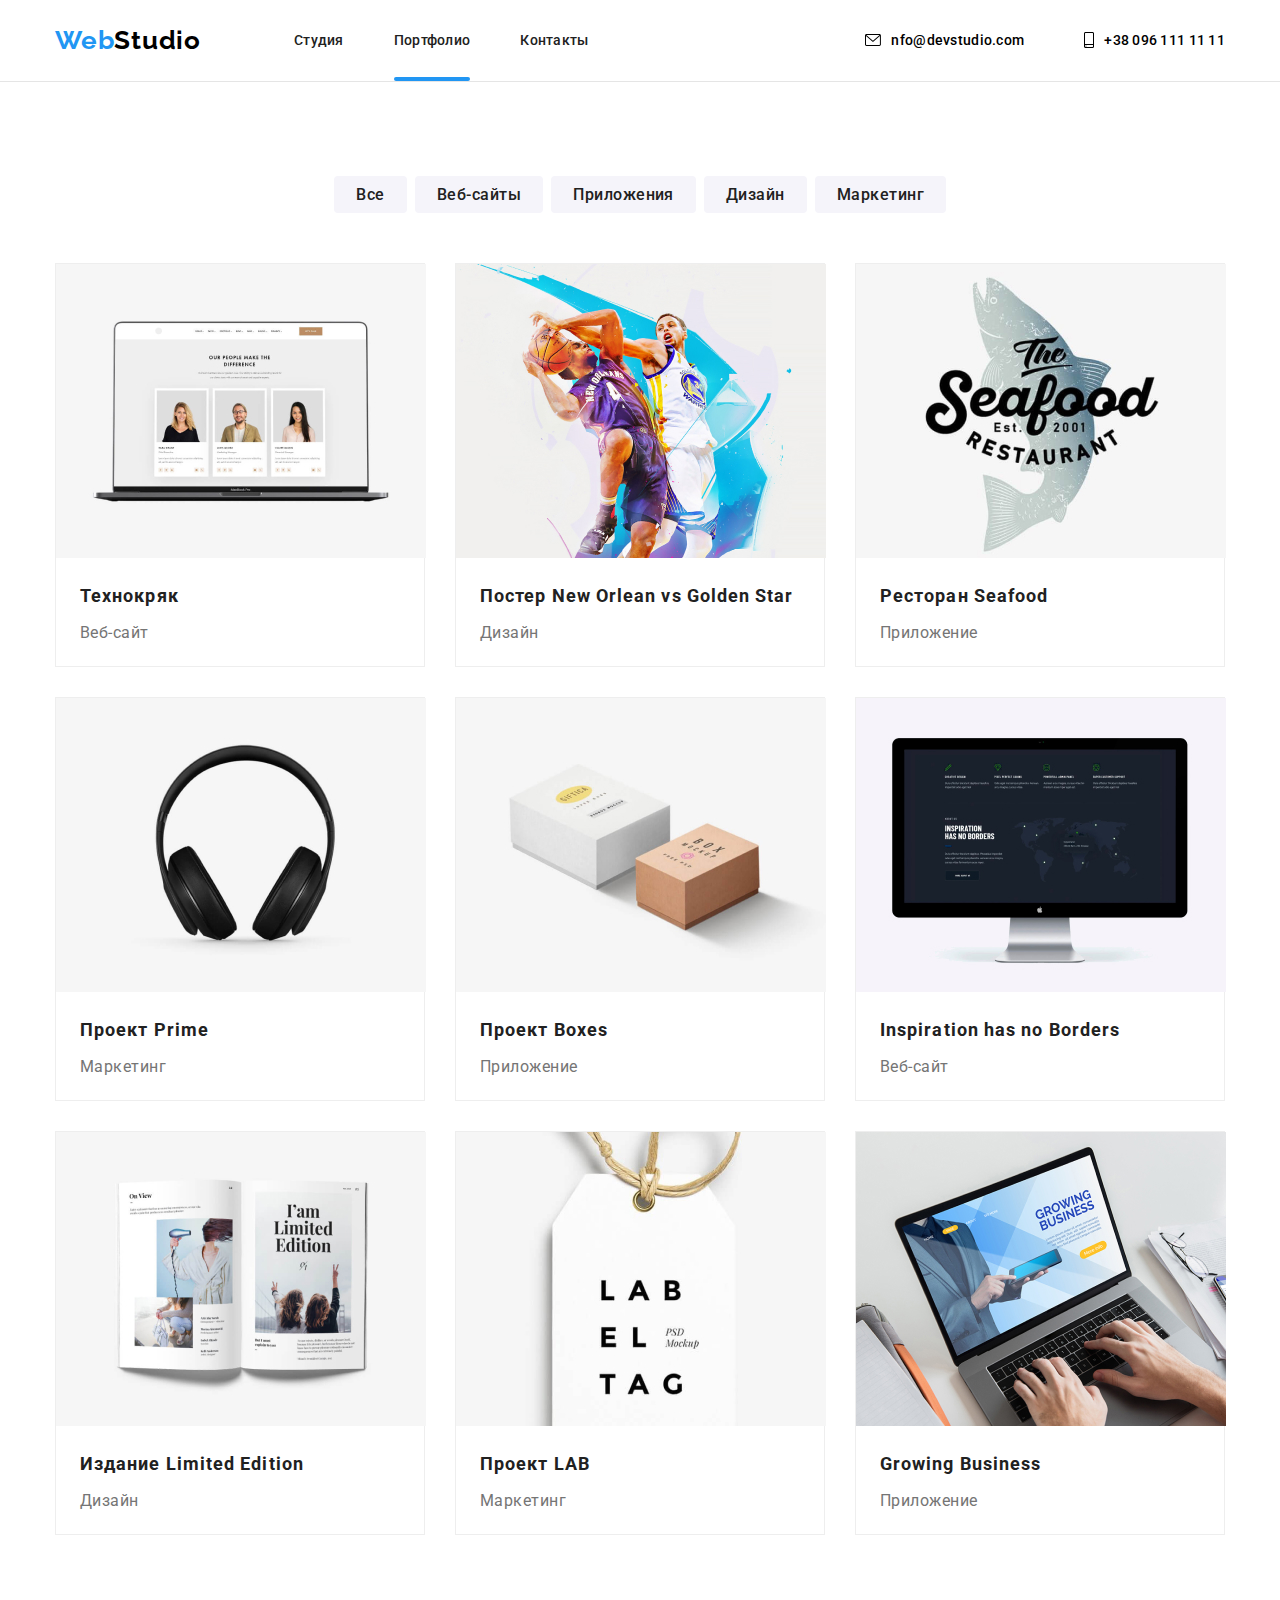
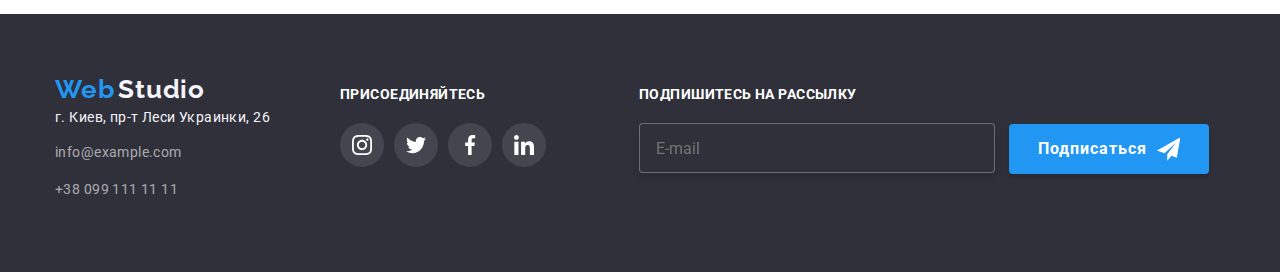
==== portfolio.html @ 9713496c "fixed" ====
<!DOCTYPE html>
<html lang="ru">
<head>
    <meta charset="UTF-8">
    <meta http-equiv="X-UA-Compatible" content="IE=edge">
    <meta name="viewport" content="width=device-width, initial-scale=1.0">
    <title>WebStudio</title>
    <link rel="stylesheet" href="https://cdnjs.cloudflare.com/ajax/libs/modern-normalize/1.1.0/modern-normalize.min.css">
    <link rel="stylesheet" href="./css/main.min.css">
    
    <link rel="preconnect" href="https://fonts.googleapis.com">
    <link rel="preconnect" href="https://fonts.gstatic.com" crossorigin>
    <link href="https://fonts.googleapis.com/css2?family=Raleway:wght@700&family=Roboto:wght@400;500;700;900&display=swap" rel="stylesheet">  
</head>
<body>
    <header class="page-header">
        <div class="conteiner page-header_conteiner">
    
               <a href="index.html" class="logo logo--accent"><span class="web web--accent">Web</span>Studio</a>
    
             <nav class="conteiner-nav"> 
                        <ul class="site-nav list">
                             <li class="site-nav_item">
                                 <a class="site-nav_link "  href="index.html">Студия</a>
                             </li>
                             <li class="site-nav_item">
                                 <a class="site-nav_link current" href="portfolio.html">Портфолио</a>
                             </li>
                             <li class="site-nav_item">
                                 <a class="site-nav_link" href="#">Контакты</a>
                             </li>
                        </ul>
             </nav>
    
            <ul class="list-contacts list">
                <li class="list-contacts__item">
                    <a class="list-contacts__register" href="mailto:nfo@devstudio.com">
                        <svg class="list-contacts__mail">
                            <use href="./img/SVG/icons.svg#envelope"></use>
                        </svg> 
                        nfo@devstudio.com
                    </a>
                </li>
                <li class="list-contacts__item">
                   <a class="list-contacts__register" href="tel:+380961111111">
                        <svg class="list-contacts__tell">
                            <use href="./img/SVG/icons.svg#smartphone"></use>
                        </svg> 
                        +38 096 111 11 11
                    </a>
                </li>
            </ul>
        </div>
    </header>

<main>
    <section class="section-examples">
        <div class="conteiner">
            <ul class="button-conteiner">
                <li class="button-conteiner__item"><button class="button-conteiner__bar" type="button">Все</button></li>
                <li class="button-conteiner__item"><button class="button-conteiner__bar" type="button">Веб-сайты</button></li>
                <li class="button-conteiner__item"><button class="button-conteiner__bar" type="button">Приложения</button></li>
                <li class="button-conteiner__item"><button class="button-conteiner__bar" type="button">Дизайн</button></li>
                <li class="button-conteiner__item"><button class="button-conteiner__bar" type="button">Маркетинг</button></li>
            </ul>
     
            <ul class="examples-conteiner">
                <li class="examples-conteiner__border">
                    <div class="examples-conteiner__img">
                        <img src="./img/Технокряк.jpg" class="examples-conteiner__picture" alt="Веб-сайт">
                            <div class="examples-conteiner__overlay">
                                <div class="examples-conteiner__item">
                                    <p class="examples-conteiner__paragraph"> Ресурс предлагает комплексные предложения с разным уровнем функционала и сервисов. Все это позволит посетителю получить исчерпывающие сведения о компании или частном лице</p>
                                </div>
                            </div>
                    </div>  

                    <div class="examples-table">   
                        <h3 class="examples-table__title">Технокряк</h3>
                        <p class="examples-table__text">Веб-сайт</p>
                    </div>
                </li>
           
                <li class="examples-conteiner__border">
                    <div class="examples-conteiner__img">
                        <img src="./img/Постер.jpg" class="examples-conteiner__picture" alt="Дизайн">
                            <div class="examples-conteiner__overlay">
                                <div class="examples-conteiner__item">
                                    <p class="examples-conteiner__paragraph"> Ресурс предлагает комплексные предложения с разным уровнем функционала и сервисов. Все это позволит посетителю получить исчерпывающие сведения о компании или частном лице</p>   
                                </div>
                            </div>
                    </div>  

                    <div class="examples-table">
                        <h3 class="examples-table__title">Постер New Orlean vs Golden Star</h3>
                        <p class="examples-table__text">Дизайн</p>
                    </div>
                </li>

                <li class="examples-conteiner__border">
                    <div class="examples-conteiner__img">
                        <img src="./img/Ресторан.jpg" class="examples-conteiner__picture" alt="Приложение" >
                            <div class="examples-conteiner__overlay">
                                <div class="examples-conteiner__item">
                                    <p class="examples-conteiner__paragraph"> Ресурс предлагает комплексные предложения с разным уровнем функционала и сервисов. Все это позволит посетителю получить исчерпывающие сведения о компании или частном лице</p>
                                </div>
                            </div>
                    </div>
                    <div class="examples-table">
                        <h3 class="examples-table__title">Ресторан Seafood</h3>
                        <p class="examples-table__text">Приложение</p>
                    </div>
                </li>

                <li class="examples-conteiner__border">
                    <div class="examples-conteiner__img">
                        <img src="./img/prime.jpg" class="examples-conteiner__picture" alt="Маркетинг" >
                            <div class="examples-conteiner__overlay">
                                <div class="examples-conteiner__item">
                                    <p class="examples-conteiner__paragraph"> Ресурс предлагает комплексные предложения с разным уровнем функционала и сервисов. Все это позволит посетителю получить исчерпывающие сведения о компании или частном лице</p>
                                </div>
                            </div>
                    </div>
                    <div class="examples-table">
                        <h3 class="examples-table__title">Проект Prime</h3>
                        <p class="examples-table__text">Маркетинг</p>
                    </div>
                </li>

                <li class="examples-conteiner__border">
                    <div class="examples-conteiner__img">
                        <img src="./img/boxes.jpg" class="examples-conteiner__picture" alt="Приложение" >
                            <div class="examples-conteiner__overlay">
                                <div class="examples-conteiner__item">
                                    <p class="examples-conteiner__paragraph"> Ресурс предлагает комплексные предложения с разным уровнем функционала и сервисов. Все это позволит посетителю получить исчерпывающие сведения о компании или частном лице</p>
                                </div>
                            </div>
                    </div>
                    <div class="examples-table">
                        <h3 class="examples-table__title">Проект Boxes</h3>
                        <p class="examples-table__text">Приложение</p>
                    </div>
                </li>

                <li class="examples-conteiner__border">
                    <div class="examples-conteiner__img">
                        <img src="./img/Borders.jpg" class="examples-conteiner__picture" alt="Веб-сайт">
                            <div class="examples-conteiner__overlay">
                                <div class="examples-conteiner__item">
                                <p class="examples-conteiner__paragraph"> Ресурс предлагает комплексные предложения с разным уровнем функционала и сервисов. Все это позволит посетителю получить исчерпывающие сведения о компании или частном лице</p>
                                </div>
                            </div>
                    </div>
                    <div class="examples-table">
                        <h3 class="examples-table__title">Inspiration has no Borders</h3>
                        <p class="examples-table__text">Веб-сайт</p>
                    </div>
                </li>

                <li class="examples-conteiner__border">
                    <div class="examples-conteiner__img">
                        <img src="./img/Издание.jpg" class="examples-conteiner__picture" alt="Дизайн">
                            <div class="examples-conteiner__overlay">
                                <div class="examples-conteiner__item">
                                    <p class="examples-conteiner__paragraph"> Ресурс предлагает комплексные предложения с разным уровнем функционала и сервисов. Все это позволит посетителю получить исчерпывающие сведения о компании или частном лице</p>
                                </div>
                            </div>
                    </div>
                    <div class="examples-table">
                        <h3 class="examples-table__title">Издание Limited Edition</h3>
                        <p class="examples-table__text">Дизайн</p>
                    </div>
                </li>

                <li class="examples-conteiner__border">
                    <div class="examples-conteiner__img">
                        <img src="./img/Проект.jpg" class="examples-conteiner__picture" alt="Маркетинг">
                            <div class="examples-conteiner__overlay">
                                <div class="examples-conteiner__item">
                                    <p class="examples-conteiner__paragraph"> Ресурс предлагает комплексные предложения с разным уровнем функционала и сервисов. Все это позволит посетителю получить исчерпывающие сведения о компании или частном лице</p>
                                </div>
                            </div>
                    </div>
                    <div class="examples-table">
                        <h3 class="examples-table__title">Проект LAB</h3>
                        <p class="examples-table__text">Маркетинг</p>
                    </div>
                </li>

                <li class="examples-conteiner__border">
                    <div class="examples-conteiner__img">
                        <img src="./img/Business.jpg" class="examples-conteiner__picture" alt="Приложение">
                            <div class="examples-conteiner__overlay">
                                <div class="examples-conteiner__item">
                                    <p class="examples-conteiner__paragraph"> Ресурс предлагает комплексные предложения с разным уровнем функционала и сервисов. Все это позволит посетителю получить исчерпывающие сведения о компании или частном лице</p>
                                </div>
                            </div>
                    </div>
                    <div class="examples-table">
                        <h3 class="examples-table__title">Growing Business</h3>
                        <p class="examples-table__text">Приложение</p>
                   </div>
                </li>
            </ul>
        </div>
    </section>
</main>

<footer class="section-footer">
    <div class="section-footer__box conteiner">
        <div class="section-footer__conteiner">

             <div class="footer-aside">

                 <div class="box-logo footer_logo">
                     <span class="web web--color">Web</span> <span class="logo logo--color">Studio</span>
                 </div>
                 <address class="footer-address"> 
                     <p class="address">г. Киев, пр-т Леси Украинки, 26</p>
                         <ul class="footer-items">
                             <li class="footer-items__item">
                                <a class="footer-items__contact" href="mailto:info@example.com">info@example.com</a>
                             </li>
                             <li class="footer-items__item">
                                 <a class="footer-items__contact" href="tel:+380991111111">+38 099 111 11 11</a>
                             </li>
                         </ul>
                 </address>
             </div>
     
             <div class="footer-networks">
    
            <div class="footer-networks__holder">
                <h3 class="footer-networks__title">присоединяйтесь</h3>
                    <ul class="box">
                        <li>
                            <a href="#"  class="box__button box__button--color">
                                <svg class="box__icon box__icon--color">
                                    <use href="./img/SVG/icons.svg#instagram"></use>
                                </svg>  
                            </a>
                        </li>
                        <li>
                            <a href="#"  class="box__button box__button--color">
                                <svg class="box__icon box__icon--color">
                                    <use href="./img/SVG/icons.svg#twitter"></use>
                                </svg>  
                            </a>
                        </li>
                        <li>
                            <a href="#"  class="box__button box__button--color">
                                <svg class="box__icon box__icon--color">
                                    <use href="./img/SVG/icons.svg#facebook"></use>
                                </svg>  
                            </a>
                        </li>
                        <li>
                            <a href="#"  class="box__button box__button--color">
                                <svg class="box__icon box__icon--color">
                                    <use href="./img/SVG/icons.svg#linkedin"></use>
                                </svg>  
                            </a>
                        </li>
                    </ul>
            </div>
             </div>

       </div>

        <div class="footer-subscribe">
            <h3 class="footer-subscribe__title">Подпишитесь на рассылку</h3>
                <form>
                    <input type="email" name="email" id="email" placeholder="E-mail" class="footer-subscribe__email">
                    <button type="submit" class="footer-subscribe__button">
                        <span class="footer-subscribe__text">Подписаться</span>
                            <svg class="footer-subscribe__icon">
                                <use href="./img/SVG/icons.svg#iconsend"></use>
                          </svg>
                    </button>
                </form>
        </div>

    </div>
</footer>
    
    

</body>
</html>
---- css/main.min.css ----
html{box-sizing:border-box}*,*::before,*::after{box-sizing:inherit}ol,ul,li{margin:0;padding:0}h1,h2,h3,h4,h5,h6{margin:0;padding:0}p{margin:0;padding:0}a{display:inline-block}body{font-family:"Roboto",sans-serif;background-color:#fff}.conteiner{padding-left:15px;padding-right:15px;margin-left:auto;margin-right:auto}@media screen and (min-width: 480px){.conteiner{width:480px}}@media screen and (min-width: 768px){.conteiner{width:768px}}@media screen and (min-width: 1200px){.conteiner{width:1200px}}.web{font-family:"Raleway";font-style:normal;font-weight:700;font-size:26px;line-height:1.2;letter-spacing:.03em;color:#2196f3;text-decoration:none}.logo{font-family:"Raleway";font-style:normal;font-weight:700;font-size:26px;line-height:1.2;letter-spacing:.03em;color:#000;text-decoration:none;transition:color 250ms cubic-bezier(0.4, 0, 0.2, 1)}.examples-conteiner,.button-conteiner,.section-clients__list,.section-team__list,.section-post__item,.footer-items,.list-contacts,.site-nav{list-style:none}.page-header{border-bottom:1px solid #e5e5e5}@media screen and (min-width: 768px){.page-header_conteiner{display:flex;align-items:center}}@media screen and (min-width: 1200px){.page-header_conteiner{display:flex;align-items:center}}.logo--accent:hover,.logo--accent:focus{color:#2196f3}.site-nav{margin-left:93px;display:none}@media screen and (min-width: 768px){.site-nav{display:block;display:flex;align-items:center}}@media screen and (min-width: 1200px){.site-nav{display:block;display:flex;align-items:center}}.site-nav_link{display:block;padding-top:32px;padding-bottom:32px;font-style:normal;font-weight:500;font-size:14px;line-height:1.2;letter-spacing:.02em;color:#212121;text-decoration:none;transition:color 250ms cubic-bezier(0.4, 0, 0.2, 1)}.site-nav_link:hover,.site-nav_link:focus{color:#2196f3}.site-nav_item{position:relative}.site-nav_item+.site-nav_item{margin-left:50px}.current:after{position:absolute;display:block;content:" ";width:100%;height:4px;border-radius:2px;background-color:#2196f3;bottom:0;left:0}.list-contacts{margin-left:auto;display:none}@media screen and (min-width: 768px){.list-contacts{display:flex;flex-flow:column;gap:10px}}@media screen and (min-width: 1200px){.list-contacts{display:flex;flex-direction:revert;align-items:center;margin-left:auto}}@media screen and (min-width: 1200px){.list-contacts__item+.list-contacts__item{margin-left:50px}}.list-contacts__register{display:flex;font-style:normal;font-weight:500;font-size:14px;line-height:1.2;letter-spacing:.02em;color:var(--secondary-text-color);text-decoration:none;align-items:center;transition:color 250ms cubic-bezier(0.4, 0, 0.2, 1)}@media screen and (min-width: 1200px){.list-contacts__register{justify-content:center}}.list-contacts__register:hover,.list-contacts__register:focus{color:#2196f3}.list-contacts__mail{width:16px;height:12px;margin-right:10px;cursor:pointer;transition:fill 250ms cubic-bezier(0.4, 0, 0.2, 1)}.list-contacts__mail:hover,.list-contacts__mail:focus{fill:#2196f3}.list-contacts__item:hover .list-contacts__mail,.list-contacts__item:focus .list-contacts__mail{fill:#2196f3}.list-contacts__tell{width:10px;height:16px;margin-right:10px;cursor:pointer;transition:fill 250ms cubic-bezier(0.4, 0, 0.2, 1)}.list-contacts__tell:hover,.list-contacts__tell:focus{fill:#2196f3}.list-contacts__item:hover .list-contacts__tell,.list-contacts__item:focus .list-contacts__tell{fill:#2196f3}.section-footer{padding-top:60px;padding-bottom:60px;background-color:#2f303a}@media screen and (min-width: 1200px){.section-footer__box{display:flex}}@media screen and (min-width: 480px){.section-footer__conteiner{display:block}}@media screen and (min-width: 768px){.section-footer__conteiner{display:flex;justify-content:space-around}}.footer-aside{display:block}.box{margin-bottom:20px}.web--color{color:#2196f3}.logo--color{color:#f5f4fa}.footer_logo{margin-left:auto;margin-right:auto}@media screen and (max-width: 767px){.footer_logo{text-align:center}}@media screen and (max-width: 767px){.footer-items__item{margin-left:auto;margin-right:auto}}@media screen and (min-width: 1200px){.footer-items__item{text-align:left}}.footer-networks{display:flex;margin-top:12px;justify-content:center}@media screen and (min-width: 1200px){.footer-networks{display:flex;margin-left:70px}}.footer-networks__holder{display:block}.footer-networks__title{font-style:normal;font-weight:700;font-size:14px;line-height:1.2;letter-spacing:.03em;text-transform:uppercase;color:#fff;margin-bottom:20px}@media screen and (max-width: 767px){.footer-networks__title{text-align:center}}@media screen and (min-width: 768px){.footer-networks__title{text-align:center}}@media screen and (min-width: 1200px){.footer-networks__title{text-align:left}}.box{display:flex;width:206px;height:44px;list-style:none;margin-left:auto;margin-right:auto;margin-bottom:30px;justify-content:space-between}.box__button{border:none;width:44px;height:44px;padding:12px;background-color:#fff;border-radius:120px;cursor:pointer;transition:background-color 250ms cubic-bezier(0.4, 0, 0.2, 1)}.box__button:hover,.box__button:focus{background-color:#2196f3}.box__button--color{background-color:rgba(255,255,255,.1)}.box__icon{width:20px;height:20px;cursor:pointer;fill:#afb1b8;transition:fill 250ms cubic-bezier(0.4, 0, 0.2, 1)}.box__icon:hover,.box__icon:focus{fill:#fff}.box__button:hover .box__icon,.box__button:focus .box__icon{fill:#fff}.box__icon--color{fill:#fff}.footer-subscribe{display:block;margin-top:12px;margin-bottom:20px;padding:0;height:150px}@media screen and (min-width: 1200px){.footer-subscribe{display:block;width:570px;height:86px;margin-left:93px}}.footer-subscribe__title{font-style:normal;font-weight:700;font-size:14px;line-height:1.2;letter-spacing:.03em;text-transform:uppercase;margin-bottom:20px;color:#fff}@media screen and (max-width: 767px){.footer-subscribe__title{text-align:center}}@media screen and (min-width: 768px){.footer-subscribe__title{text-align:center}}@media screen and (min-width: 1200px){.footer-subscribe__title{text-align:left}}.footer-subscribe__email{display:block;height:50px;border:1px solid rgba(255,255,255,.3);filter:drop-shadow(0px 4px 4px rgba(0, 0, 0, 0.15));border-radius:4px;background:#2f303a;padding-top:15px;padding-bottom:15px;padding-left:16px;color:rgba(255,255,255,.6)}@media screen and (max-width: 479px){.footer-subscribe__email{margin-left:auto;margin-right:auto;margin-bottom:20px}}@media screen and (min-width: 480px){.footer-subscribe__email{width:450px;margin-bottom:20px}}@media screen and (min-width: 767px){.footer-subscribe__email{margin-left:auto;margin-right:auto;margin-bottom:20px}}@media screen and (min-width: 1200px){.footer-subscribe__email{display:inline-block;width:356px;margin-right:10px}}.footer-subscribe__button{align-items:center;justify-content:center;width:200px;height:50px;padding:10px 29px;background:#2196f3;box-shadow:0px 4px 4px rgba(0,0,0,.15);border-radius:4px;border:none;cursor:pointer;margin:0}@media screen and (max-width: 479px){.footer-subscribe__button{display:flex;margin-left:auto;margin-right:auto}}@media screen and (min-width: 480px){.footer-subscribe__button{display:flex;margin-left:auto;margin-right:auto}}@media screen and (min-width: 768px){.footer-subscribe__button{display:flex;margin-left:auto;margin-right:auto}}@media screen and (min-width: 1200px){.footer-subscribe__button{display:inline-flex}}.footer-subscribe__text{display:block;font-style:normal;font-weight:700;font-size:16px;line-height:1.9;letter-spacing:.06em;color:#fff;margin-right:10px}.footer-subscribe__icon{display:block;width:24px;height:24px;-o-object-fit:cover;object-fit:cover;background-size:cover;margin:0;bottom:0}.address{font-style:normal;font-weight:400;font-size:14px;line-height:1.7;letter-spacing:.03em;color:#f5f4fa;margin-bottom:9px}@media screen and (max-width: 767px){.address{text-align:center}}@media screen and (max-width: 767px){.footer-items{flex-direction:column;display:flex}}.footer-items__contact{font-style:normal;font-weight:400;font-size:14px;line-height:2;letter-spacing:.03em;color:rgba(255,255,255,.6);text-decoration:none;margin-bottom:9px;transition:color 250ms cubic-bezier(0.4, 0, 0.2, 1)}.footer-items__contact:hover,.footer-items__contact:focus{color:#2196f3}.conteiner-fon{margin-left:auto;margin-right:auto;background-image:linear-gradient(to right, rgba(85, 62, 62, 0.5), rgba(49, 40, 49, 0.5), rgba(55, 61, 55, 0.5)),url(../img/Fon.jpg);background-position:center;background-size:cover;background-repeat:no-repeat}.section-hero{text-align:center;padding-top:200px;padding-bottom:200px}.section-hero__caption{margin-left:auto;margin-right:auto;margin-bottom:30px;font-style:normal;font-weight:900;font-size:44px;line-height:1.4;text-align:center;letter-spacing:.06em;text-transform:uppercase;color:#fff}@media screen and (min-width: 480px){.section-hero__caption{width:360px}}@media screen and (min-width: 768px){.section-hero__caption{width:360px}}@media screen and (min-width: 1200px){.section-hero__caption{width:696px}}.section-hero__button{padding:10px 32px;font-style:normal;font-weight:700;font-size:16px;line-height:1.9;align-items:center;text-align:center;letter-spacing:.06em;color:#f5f4fa;background-color:#2196f3;min-width:200px;height:50px;border-radius:4px;cursor:pointer;border:rgba(0,0,0,0)}.section-hero__button:hover,.section-hero__button:focus{color:#000;box-shadow:0px 4px 4px rgba(0,0,0,.15)}.section-post{text-align:center;padding-bottom:94px;padding-top:94px}@media screen and (min-width: 768px){.section-post__list{display:flex;flex-wrap:wrap;margin:-15px}}@media screen and (min-width: 1200px){.section-post__list{display:flex;margin:-15px}}.section-post__item{text-align:left}@media screen and (min-width: 768px){.section-post__item{flex-basis:calc((100% - 60px)/2);margin:15px}}@media screen and (min-width: 1200px){.section-post__item{flex-basis:calc((100% - 120px)/4);margin:15px}}.section-post__conteiner{background-repeat:no-repeat;background-position:center;background-color:#f5f4fa;border-radius:4px;margin-bottom:30px;display:flex;justify-content:center;align-items:center}.section-post__icon{width:70px;height:70px}.section-post__title{margin-bottom:10px;font-style:normal;font-weight:700;font-size:14px;line-height:1.2;letter-spacing:.03em;text-transform:uppercase;color:#212121}.section-post__text{font-style:normal;font-weight:400;font-size:14px;line-height:1.7;letter-spacing:.03em;color:#757575}.section-work{display:none}@media screen and (min-width: 1200px){.section-work{display:flex;padding-bottom:94px}}.section-work__caption{margin-bottom:50px;font-style:normal;font-weight:700;font-size:36px;line-height:1.2;text-align:center;letter-spacing:.03em;color:#212121}.section-work__conteiner{display:flex;gap:30px}.section-work__overlay{position:relative}.section-work__img{display:flex}.section-work__icon{width:100%}.section-work__tip{display:flex;width:100%;height:70px;background:rgba(47,48,58,.8);justify-content:center;align-items:center;position:absolute;bottom:0;left:0}.section-work__text{display:block;font-style:normal;font-weight:700;font-size:14px;line-height:1.2;text-align:center;letter-spacing:.03em;text-transform:uppercase;color:#fff}.section-team{padding-bottom:94px;padding-top:94px;margin-left:auto;margin-right:auto;background-color:#f5f4fa}.section-team__caption{margin-bottom:50px;font-style:normal;font-weight:700;font-size:36px;line-height:1.2;text-align:center;letter-spacing:.03em;color:#212121}@media screen and (min-width: 768px){.section-team__list{display:flex;flex-wrap:wrap;margin:-15px}}@media screen and (min-width: 1200px){.section-team__list{display:flex;flex-wrap:nowrap}}.section-team__subtitle{border:#fff;box-shadow:0px 1px 3px rgba(0,0,0,.12),0px 1px 1px rgba(0,0,0,.14),0px 2px 1px rgba(0,0,0,.2);border-radius:0px 0px 4px 4px;background:#fff}@media screen and (min-width: 768px){.section-team__subtitle{flex-basis:calc((100% - 60px)/2);margin:15px}}@media screen and (min-width: 1200px){.section-team__subtitle{justify-content:space-between}}.section-team__picture{margin-bottom:30px;width:100%}.section-team__name{margin-bottom:10px;font-style:normal;font-weight:500;font-size:16px;line-height:1.2;text-align:center;letter-spacing:.03em;color:#212121}.section-team__job{margin-bottom:30px;font-family:"Roboto";font-style:normal;font-weight:400;font-size:16px;line-height:1.2;text-align:center;letter-spacing:.03em;color:#757575}.section-clients{padding-top:94px;padding-bottom:113px}.section-clients__caption{font-style:normal;font-weight:700;font-size:36px;line-height:1.2;text-align:center;letter-spacing:.03em;color:var(--primary-text-color);margin-bottom:50px}.section-clients__subtitle{display:flex;list-style:none;border:1px solid #afb1b8;border-radius:4px;align-items:center;cursor:pointer;justify-content:center;transition:border-color 250ms cubic-bezier(0.4, 0, 0.2, 1)}.section-clients__subtitle:hover,.section-clients__subtitle:focus{border-color:#2196f3}.section-clients__list{display:flex;flex-wrap:wrap;margin:-15px}@media screen and (min-width: 768px){.section-clients__list{display:flex;flex-wrap:wrap;margin:-15px}}@media screen and (min-width: 1200px){.section-clients__list{display:flex;flex-wrap:wrap;margin:-15px}}.section-clients__item{flex-basis:calc((100% - 60px)/2);margin:15px}@media screen and (min-width: 768px){.section-clients__item{flex-basis:calc((100% - 90px)/3);margin:15px}}@media screen and (min-width: 1200px){.section-clients__item{flex-basis:calc((100% - 180px)/6);margin:15px}}.section-clients__logo{display:block;width:106px;height:60px;fill:#afb1b8;cursor:pointer;transition:fill 250ms cubic-bezier(0.4, 0, 0.2, 1)}.section-clients__subtitle:hover .section-clients__logo,.section-clients__subtitle:focus .section-clients__logo{fill:#2196f3}@media screen and (min-width: 480px){.section-examples{padding-top:40px;padding-bottom:60px}}@media screen and (min-width: 768px){.section-examples{padding-top:60px;padding-bottom:60px}}@media screen and (min-width: 1200px){.section-examples{padding-top:94px;padding-bottom:94px}}@media screen and (min-width: 480px){.button-conteiner{display:flex;margin-bottom:50px;flex-wrap:wrap}}@media screen and (min-width: 768px){.button-conteiner{display:flex;justify-content:center;margin-bottom:50px;flex-wrap:wrap}}@media screen and (min-width: 1200px){.button-conteiner{display:flex;justify-content:center;margin-bottom:50px;flex-wrap:wrap}}@media screen and (min-width: 768px){.button-conteiner__item+.button-conteiner__item{margin-left:8px}}@media screen and (min-width: 1200px){.button-conteiner__item+.button-conteiner__item{margin-left:8px}}.button-conteiner__bar{padding:6px 22px;min-width:73px;font-family:"Roboto";font-style:normal;font-weight:500;font-size:16px;line-height:1.6;text-align:center;letter-spacing:.03em;cursor:pointer;background-color:#f5f4fa;color:#212121;border:rgba(0,0,0,0);border-radius:4px;transition:background-color 250ms cubic-bezier(0.4, 0, 0.2, 1),color 250ms cubic-bezier(0.4, 0, 0.2, 1),box-shadow 250ms cubic-bezier(0.4, 0, 0.2, 1)}.button-conteiner__bar:focus,.button-conteiner__bar:hover{background-color:#2196f3;color:#f5f4fa;box-shadow:0 10px 10px -5px rgba(0,0,0,.3)}@media screen and (max-width: 767px){.button-conteiner__bar{flex-basis:calc((100% - 48px)/3);margin:8px}}@media screen and (min-width: 460px){.examples-conteiner{display:flex;flex-wrap:wrap;margin:-15px}}@media screen and (min-width: 768px){.examples-conteiner{display:flex;flex-wrap:wrap;margin:-15px}}@media screen and (min-width: 1200px){.examples-conteiner{display:flex;flex-wrap:wrap;margin:-15px}}.examples-conteiner__border{height:404px;width:450px;border:1px solid #eee;cursor:pointer;transition:box-shadow 250ms cubic-bezier(0.4, 0, 0.2, 1)}.examples-conteiner__border:nth-child(n+7){margin-bottom:0px}.examples-conteiner__border:hover{box-shadow:0px 1px 1px rgba(0,0,0,.12),0px 4px 4px rgba(0,0,0,.06),1px 4px 6px rgba(0,0,0,.16)}@media screen and (min-width: 460px){.examples-conteiner__border{flex-basis:calc((100% - 30px)/1);margin:15px;height:404px;width:450px}}@media screen and (min-width: 768px){.examples-conteiner__border{flex-basis:calc((100% - 60px)/2);margin:15px;height:440px;width:354px}}@media screen and (min-width: 1200px){.examples-conteiner__border{flex-basis:calc((100% - 90px)/3);margin:15px;width:370px;height:404px}}.examples-conteiner__img{position:relative;overflow:hidden}@media screen and (max-width: 767px){.examples-conteiner__img{height:294px;width:450px}}@media screen and (min-width: 768px){.examples-conteiner__img{height:294px;width:354px}}@media screen and (min-width: 1200px){.examples-conteiner__img{height:294px;width:370px}}.examples-conteiner__picture{display:block;width:100%}.examples-conteiner__overlay{width:100%;height:100%;background-color:rgba(33,150,243,.9);position:absolute;transition:transform 250ms cubic-bezier(0.4, 0, 0.2, 1);transform:translateY(100%)}.examples-conteiner__border:hover .examples-conteiner__overlay{transform:translateY(-100%)}.examples-conteiner__item{display:inline-flex;position:absolute;top:50%;left:50%;transform:translate(-50%, -50%)}.examples-conteiner__paragraph{display:block;font-family:"Roboto";font-style:normal;font-weight:400;font-size:18px;line-height:28px;letter-spacing:.03em;color:#fff;width:322px;height:168px}.examples-table{padding:20px 24px}.examples-table__title{margin-bottom:4px;font-style:normal;font-weight:700;font-size:18px;line-height:2;letter-spacing:.06em;color:#212121}.examples-table__text{font-style:normal;font-weight:400;font-size:16px;line-height:1.9;letter-spacing:.03em;color:#757575}.backdrop{position:fixed;top:0;left:0;width:100%;height:100%;background-color:rgba(0,0,0,.2);opacity:1;transition:opacity 250ms cubic-bezier(0.4, 0, 0.2, 1);overflow-y:scroll}@media screen and (max-width: 767px){.backdrop{padding:30px 30px}}.backdrop.is-hidden{opacity:0;transition:opacity 250ms cubic-bezier(0.4, 0, 0.2, 1);pointer-events:none}@media screen and (max-width: 479px){.modal{display:block;height:609px;background-color:#fff;margin:0;padding:0}}@media screen and (min-width: 480px){.modal{position:absolute;display:block;width:450px;height:609px;background-color:#fff;top:50%;left:50%;transform:translate(-50%, -50%);margin:0;padding:0}}@media screen and (min-width: 768px){.modal{position:absolute;display:block;width:450px;height:609px;background-color:#fff;top:50%;left:50%;transform:translate(-50%, -50%);margin:0;padding:0}}@media screen and (min-width: 1200px){.modal{position:absolute;display:block;width:528px;height:581px;background-color:#fff;top:50%;left:50%;transform:translate(-50%, -50%);margin:0;padding:0}}.modal-box{display:block;margin:0;margin-left:40px;margin-right:40px;margin-bottom:20px}@media screen and (min-width: 768px){.modal-box{width:370px}}@media screen and (min-width: 1200px){.modal-box{width:448px}}.modal-box-list{list-style-type:none;margin-bottom:20px}.modal-box-item{margin-bottom:10px;display:flex;flex-direction:column}.modal-box-item:last-child{margin-bottom:0}.modal-box-united{position:relative}.modal-box-text{font-style:normal;font-weight:400;font-size:12px;line-height:1.2;letter-spacing:.01em;margin-bottom:4px;color:#757575}.comment-box{resize:none;height:120px;cursor:pointer;padding:12px 16px;border:1px solid rgba(33,33,33,.2);border-radius:4px}.comment-box:hover{border-color:#2196f3}.modal-box-button{display:block;width:200px;height:50px;background:#2196f3;box-shadow:0px 4px 4px rgba(0,0,0,.15);border-radius:4px;border:none;margin-left:auto;margin-right:auto;margin-top:30px;cursor:pointer;font-style:normal;font-weight:700;font-size:16px;line-height:1.9;align-items:center;text-align:center;letter-spacing:.06em;color:#fff}.modal-box-border{border:1px solid rgba(33,33,33,.2);border-radius:4px;width:100%;height:40px;cursor:pointer;padding-top:12px;padding-bottom:12px;transition:border 250ms cubic-bezier(0.4, 0, 0.2, 1),border-radius 250ms cubic-bezier(0.4, 0, 0.2, 1)}.modal-box-border:hover{border:1px solid #2196f3;border-radius:4px}.checkbox-markup{position:relative}.checkbox-input{position:absolute;width:1px;height:1px;margin:-1px;border:0;padding:0;white-space:nowrap;-webkit-clip-path:inset(100%);clip-path:inset(100%);clip:rect(0 0 0 0);overflow:hidden}.checkbox-icon{display:inline-block;position:absolute;width:16px;height:15px;border:2px solid #000;border-radius:2px;background-color:#fff;fill:#fff;background-size:contain;padding:0;transform:translateY(30%);transition:background-color 250ms cubic-bezier(0.4, 0, 0.2, 1),fill 250ms cubic-bezier(0.4, 0, 0.2, 1),border 250ms cubic-bezier(0.4, 0, 0.2, 1),background-origin 250ms cubic-bezier(0.4, 0, 0.2, 1)}@media screen and (max-width: 767px){.checkbox-icon{top:-2px}}@media screen and (min-width: 768px){.checkbox-icon{top:-2px}}@media screen and (min-width: 1200px){.checkbox-icon{left:13px;top:0}}.checkbox-input:checked+.checkbox-icon{background-color:#2196f3;fill:#fff;background-origin:border-box;border:#2196f3}.modal-text{font-style:normal;font-weight:700;font-size:20px;line-height:1.2;text-align:center;letter-spacing:.03em;color:#212121;margin-bottom:12px}.checkbox-text{font-style:normal;font-weight:400;line-height:1.7;letter-spacing:.03em;color:#757575;cursor:pointer}@media screen and (max-width: 767px){.checkbox-text{margin-left:24px;font-size:12px}}@media screen and (min-width: 768px){.checkbox-text{margin-left:24px;font-size:12px}}@media screen and (min-width: 1200px){.checkbox-text{margin-left:36px;font-size:14px}}.checkbox-input-text{font-style:normal;font-weight:400;line-height:1.7;letter-spacing:.03em;-webkit-text-decoration-line:underline;text-decoration-line:underline;color:#2196f3}@media screen and (max-width: 767px){.checkbox-input-text{font-size:12px}}@media screen and (min-width: 768px){.checkbox-input-text{font-size:12px}}@media screen and (min-width: 1200px){.checkbox-input-text{font-size:14px}}.modal-box-icons{position:absolute;top:50%;left:12px;transform:translateY(-50%);width:18px;height:18px;background-size:cover;cursor:pointer;fill:#000;transition:fill 250ms cubic-bezier(0.4, 0, 0.2, 1)}.modal-box-border:hover+.modal-box-icons,.modal-box-border:focus+.modal-box-icons{fill:#2196f3}.close{display:flex;padding:0;width:30px;height:30px;justify-content:center;align-items:center;border-radius:45px;background-color:#fff;margin-top:8px;border:1px solid rgba(0,0,0,.1)}@media screen and (max-width: 479px){.close{margin-left:auto}}@media screen and (min-width: 480px){.close{margin-left:412px}}@media screen and (min-width: 768px){.close{margin-left:412px}}@media screen and (min-width: 1200px){.close{margin-left:490px}}.close-img{display:block;background-size:cover;-o-object-fit:cover;object-fit:cover;fill:#000;cursor:pointer;width:30px;height:30px}.close-img:hover{fill:#2196f3}.box{display:flex;width:206px;height:44px;list-style:none;margin-left:auto;margin-right:auto;margin-bottom:30px;justify-content:space-between}.box_button{border:none;width:44px;height:44px;padding:12px;background-color:#fff;border-radius:120px;cursor:pointer;transition:background-color 250ms cubic-bezier(0.4, 0, 0.2, 1)}.box_button:hover,.box_button:focus{background-color:#2196f3}.box_icon{width:20px;height:20px;cursor:pointer;fill:#afb1b8;transition:fill 250ms cubic-bezier(0.4, 0, 0.2, 1)}.box_icon:hover,.box_icon:focus{fill:#fff}.box_button:hover .box_icon,.box_button:focus .box_icon{fill:#fff}/*# sourceMappingURL=main.min.css.map */
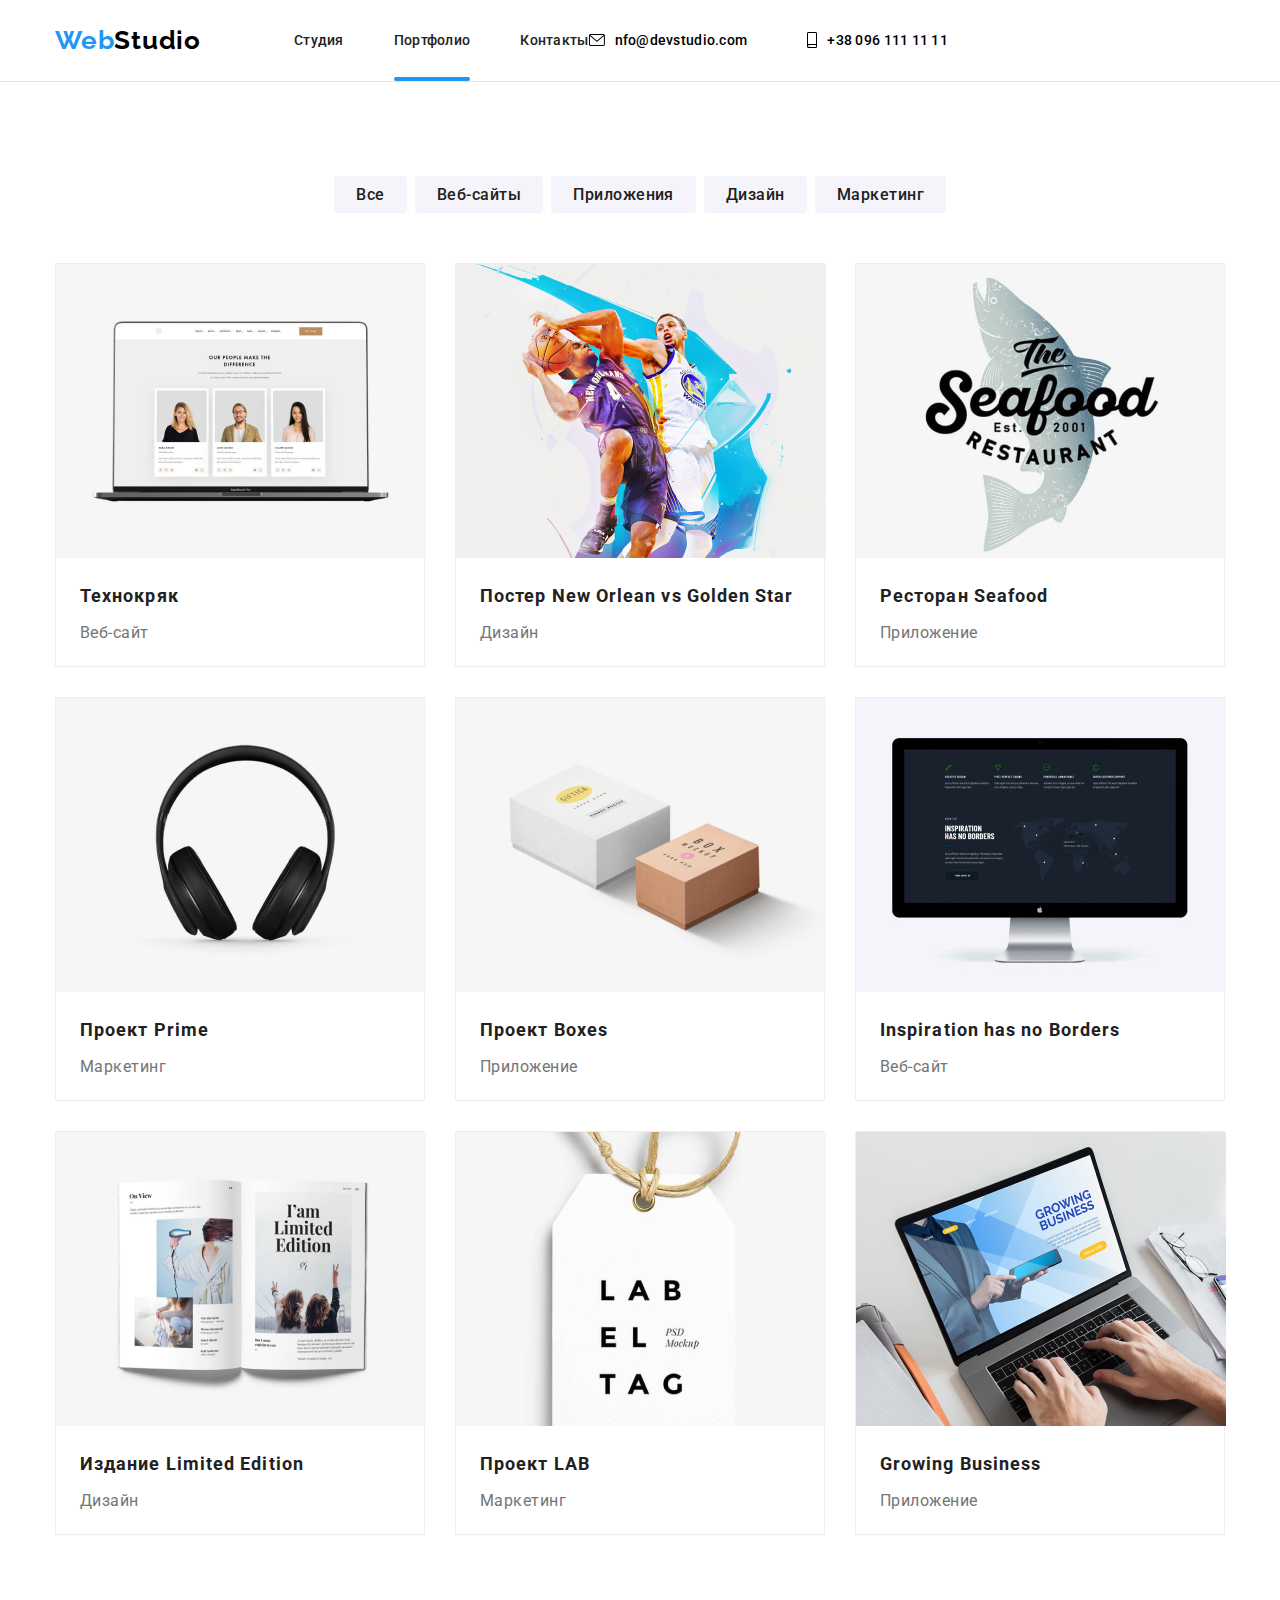
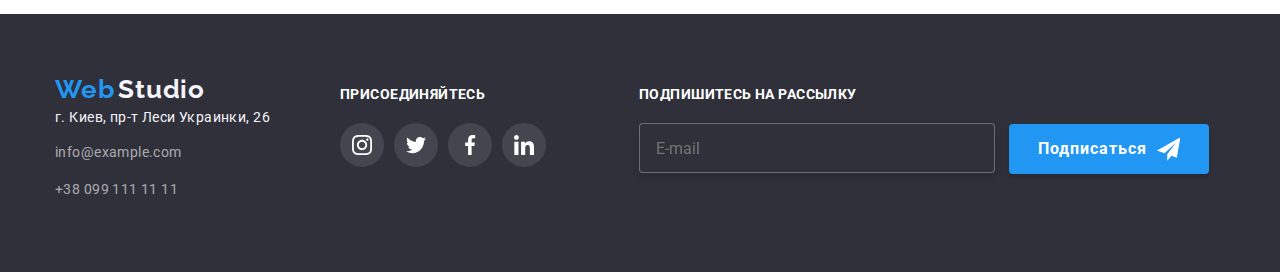
==== commit 43cb6a92: "fixed" ====
--- a/portfolio.html
+++ b/portfolio.html
@@ -16,9 +16,28 @@
     <header class="page-header">
         <div class="conteiner page-header_conteiner">
     
-               <a href="index.html" class="logo logo--accent"><span class="web web--accent">Web</span>Studio</a>
-    
-             <nav class="conteiner-nav"> 
+            <a href="index.html" class="logo logo--accent"><span class="web web--accent">Web</span>Studio</a>
+    
+            <div class="menu-conteiner">     
+    
+               <button type="button"
+                class="menu-button is-open"
+                aria-expanded="false"
+                    data-menu-button>
+                    <svg 
+                         width="40px" 
+                         height="40px"
+                         aria-label="переключатель мобильного меню"
+                    >
+                              <use class="icon-close" href="./img/SVG/icons.svg#close-menu"></use>
+                              <use class="icon-menu" href="./img/SVG/icons.svg#menu"></use>
+                    </svg>
+                </button>
+            </div>
+    
+                <div class="mobile-menu is-open" data-menu>
+    
+                    <nav class="conteiner-nav"> 
                         <ul class="site-nav list">
                              <li class="site-nav_item">
                                  <a class="site-nav_link "  href="index.html">Студия</a>
@@ -30,9 +49,9 @@
                                  <a class="site-nav_link" href="#">Контакты</a>
                              </li>
                         </ul>
-             </nav>
-    
-            <ul class="list-contacts list">
+                    </nav>
+    
+                    <ul class="list-contacts list">
                 <li class="list-contacts__item">
                     <a class="list-contacts__register" href="mailto:nfo@devstudio.com">
                         <svg class="list-contacts__mail">
@@ -42,16 +61,27 @@
                     </a>
                 </li>
                 <li class="list-contacts__item">
-                   <a class="list-contacts__register" href="tel:+380961111111">
+                   <a class="list-contacts__phone" href="tel:+380961111111">
                         <svg class="list-contacts__tell">
                             <use href="./img/SVG/icons.svg#smartphone"></use>
                         </svg> 
                         +38 096 111 11 11
                     </a>
                 </li>
-            </ul>
-        </div>
+                    </ul>
+    
+                </div>
+           
+    
+                
+    
+                       
+                
+    
+    </div>
     </header>
+    
+    
 
 <main>
     <section class="section-examples">
@@ -282,8 +312,7 @@
 
     </div>
 </footer>
-    
-    
-
+
+<script src="./js/menu.js"></script> 
 </body>
 </html>--- a/css/main.min.css
+++ b/css/main.min.css
@@ -1 +1 @@
-html{box-sizing:border-box}*,*::before,*::after{box-sizing:inherit}ol,ul,li{margin:0;padding:0}h1,h2,h3,h4,h5,h6{margin:0;padding:0}p{margin:0;padding:0}a{display:inline-block}body{font-family:"Roboto",sans-serif;background-color:#fff}.conteiner{padding-left:15px;padding-right:15px;margin-left:auto;margin-right:auto}@media screen and (min-width: 480px){.conteiner{width:480px}}@media screen and (min-width: 768px){.conteiner{width:768px}}@media screen and (min-width: 1200px){.conteiner{width:1200px}}.web{font-family:"Raleway";font-style:normal;font-weight:700;font-size:26px;line-height:1.2;letter-spacing:.03em;color:#2196f3;text-decoration:none}.logo{font-family:"Raleway";font-style:normal;font-weight:700;font-size:26px;line-height:1.2;letter-spacing:.03em;color:#000;text-decoration:none;transition:color 250ms cubic-bezier(0.4, 0, 0.2, 1)}.examples-conteiner,.button-conteiner,.section-clients__list,.section-team__list,.section-post__item,.footer-items,.list-contacts,.site-nav{list-style:none}.page-header{border-bottom:1px solid #e5e5e5}@media screen and (min-width: 768px){.page-header_conteiner{display:flex;align-items:center}}@media screen and (min-width: 1200px){.page-header_conteiner{display:flex;align-items:center}}.logo--accent:hover,.logo--accent:focus{color:#2196f3}.site-nav{margin-left:93px;display:none}@media screen and (min-width: 768px){.site-nav{display:block;display:flex;align-items:center}}@media screen and (min-width: 1200px){.site-nav{display:block;display:flex;align-items:center}}.site-nav_link{display:block;padding-top:32px;padding-bottom:32px;font-style:normal;font-weight:500;font-size:14px;line-height:1.2;letter-spacing:.02em;color:#212121;text-decoration:none;transition:color 250ms cubic-bezier(0.4, 0, 0.2, 1)}.site-nav_link:hover,.site-nav_link:focus{color:#2196f3}.site-nav_item{position:relative}.site-nav_item+.site-nav_item{margin-left:50px}.current:after{position:absolute;display:block;content:" ";width:100%;height:4px;border-radius:2px;background-color:#2196f3;bottom:0;left:0}.list-contacts{margin-left:auto;display:none}@media screen and (min-width: 768px){.list-contacts{display:flex;flex-flow:column;gap:10px}}@media screen and (min-width: 1200px){.list-contacts{display:flex;flex-direction:revert;align-items:center;margin-left:auto}}@media screen and (min-width: 1200px){.list-contacts__item+.list-contacts__item{margin-left:50px}}.list-contacts__register{display:flex;font-style:normal;font-weight:500;font-size:14px;line-height:1.2;letter-spacing:.02em;color:var(--secondary-text-color);text-decoration:none;align-items:center;transition:color 250ms cubic-bezier(0.4, 0, 0.2, 1)}@media screen and (min-width: 1200px){.list-contacts__register{justify-content:center}}.list-contacts__register:hover,.list-contacts__register:focus{color:#2196f3}.list-contacts__mail{width:16px;height:12px;margin-right:10px;cursor:pointer;transition:fill 250ms cubic-bezier(0.4, 0, 0.2, 1)}.list-contacts__mail:hover,.list-contacts__mail:focus{fill:#2196f3}.list-contacts__item:hover .list-contacts__mail,.list-contacts__item:focus .list-contacts__mail{fill:#2196f3}.list-contacts__tell{width:10px;height:16px;margin-right:10px;cursor:pointer;transition:fill 250ms cubic-bezier(0.4, 0, 0.2, 1)}.list-contacts__tell:hover,.list-contacts__tell:focus{fill:#2196f3}.list-contacts__item:hover .list-contacts__tell,.list-contacts__item:focus .list-contacts__tell{fill:#2196f3}.section-footer{padding-top:60px;padding-bottom:60px;background-color:#2f303a}@media screen and (min-width: 1200px){.section-footer__box{display:flex}}@media screen and (min-width: 480px){.section-footer__conteiner{display:block}}@media screen and (min-width: 768px){.section-footer__conteiner{display:flex;justify-content:space-around}}.footer-aside{display:block}.box{margin-bottom:20px}.web--color{color:#2196f3}.logo--color{color:#f5f4fa}.footer_logo{margin-left:auto;margin-right:auto}@media screen and (max-width: 767px){.footer_logo{text-align:center}}@media screen and (max-width: 767px){.footer-items__item{margin-left:auto;margin-right:auto}}@media screen and (min-width: 1200px){.footer-items__item{text-align:left}}.footer-networks{display:flex;margin-top:12px;justify-content:center}@media screen and (min-width: 1200px){.footer-networks{display:flex;margin-left:70px}}.footer-networks__holder{display:block}.footer-networks__title{font-style:normal;font-weight:700;font-size:14px;line-height:1.2;letter-spacing:.03em;text-transform:uppercase;color:#fff;margin-bottom:20px}@media screen and (max-width: 767px){.footer-networks__title{text-align:center}}@media screen and (min-width: 768px){.footer-networks__title{text-align:center}}@media screen and (min-width: 1200px){.footer-networks__title{text-align:left}}.box{display:flex;width:206px;height:44px;list-style:none;margin-left:auto;margin-right:auto;margin-bottom:30px;justify-content:space-between}.box__button{border:none;width:44px;height:44px;padding:12px;background-color:#fff;border-radius:120px;cursor:pointer;transition:background-color 250ms cubic-bezier(0.4, 0, 0.2, 1)}.box__button:hover,.box__button:focus{background-color:#2196f3}.box__button--color{background-color:rgba(255,255,255,.1)}.box__icon{width:20px;height:20px;cursor:pointer;fill:#afb1b8;transition:fill 250ms cubic-bezier(0.4, 0, 0.2, 1)}.box__icon:hover,.box__icon:focus{fill:#fff}.box__button:hover .box__icon,.box__button:focus .box__icon{fill:#fff}.box__icon--color{fill:#fff}.footer-subscribe{display:block;margin-top:12px;margin-bottom:20px;padding:0;height:150px}@media screen and (min-width: 1200px){.footer-subscribe{display:block;width:570px;height:86px;margin-left:93px}}.footer-subscribe__title{font-style:normal;font-weight:700;font-size:14px;line-height:1.2;letter-spacing:.03em;text-transform:uppercase;margin-bottom:20px;color:#fff}@media screen and (max-width: 767px){.footer-subscribe__title{text-align:center}}@media screen and (min-width: 768px){.footer-subscribe__title{text-align:center}}@media screen and (min-width: 1200px){.footer-subscribe__title{text-align:left}}.footer-subscribe__email{display:block;height:50px;border:1px solid rgba(255,255,255,.3);filter:drop-shadow(0px 4px 4px rgba(0, 0, 0, 0.15));border-radius:4px;background:#2f303a;padding-top:15px;padding-bottom:15px;padding-left:16px;color:rgba(255,255,255,.6)}@media screen and (max-width: 479px){.footer-subscribe__email{margin-left:auto;margin-right:auto;margin-bottom:20px}}@media screen and (min-width: 480px){.footer-subscribe__email{width:450px;margin-bottom:20px}}@media screen and (min-width: 767px){.footer-subscribe__email{margin-left:auto;margin-right:auto;margin-bottom:20px}}@media screen and (min-width: 1200px){.footer-subscribe__email{display:inline-block;width:356px;margin-right:10px}}.footer-subscribe__button{align-items:center;justify-content:center;width:200px;height:50px;padding:10px 29px;background:#2196f3;box-shadow:0px 4px 4px rgba(0,0,0,.15);border-radius:4px;border:none;cursor:pointer;margin:0}@media screen and (max-width: 479px){.footer-subscribe__button{display:flex;margin-left:auto;margin-right:auto}}@media screen and (min-width: 480px){.footer-subscribe__button{display:flex;margin-left:auto;margin-right:auto}}@media screen and (min-width: 768px){.footer-subscribe__button{display:flex;margin-left:auto;margin-right:auto}}@media screen and (min-width: 1200px){.footer-subscribe__button{display:inline-flex}}.footer-subscribe__text{display:block;font-style:normal;font-weight:700;font-size:16px;line-height:1.9;letter-spacing:.06em;color:#fff;margin-right:10px}.footer-subscribe__icon{display:block;width:24px;height:24px;-o-object-fit:cover;object-fit:cover;background-size:cover;margin:0;bottom:0}.address{font-style:normal;font-weight:400;font-size:14px;line-height:1.7;letter-spacing:.03em;color:#f5f4fa;margin-bottom:9px}@media screen and (max-width: 767px){.address{text-align:center}}@media screen and (max-width: 767px){.footer-items{flex-direction:column;display:flex}}.footer-items__contact{font-style:normal;font-weight:400;font-size:14px;line-height:2;letter-spacing:.03em;color:rgba(255,255,255,.6);text-decoration:none;margin-bottom:9px;transition:color 250ms cubic-bezier(0.4, 0, 0.2, 1)}.footer-items__contact:hover,.footer-items__contact:focus{color:#2196f3}.conteiner-fon{margin-left:auto;margin-right:auto;background-image:linear-gradient(to right, rgba(85, 62, 62, 0.5), rgba(49, 40, 49, 0.5), rgba(55, 61, 55, 0.5)),url(../img/Fon.jpg);background-position:center;background-size:cover;background-repeat:no-repeat}.section-hero{text-align:center;padding-top:200px;padding-bottom:200px}.section-hero__caption{margin-left:auto;margin-right:auto;margin-bottom:30px;font-style:normal;font-weight:900;font-size:44px;line-height:1.4;text-align:center;letter-spacing:.06em;text-transform:uppercase;color:#fff}@media screen and (min-width: 480px){.section-hero__caption{width:360px}}@media screen and (min-width: 768px){.section-hero__caption{width:360px}}@media screen and (min-width: 1200px){.section-hero__caption{width:696px}}.section-hero__button{padding:10px 32px;font-style:normal;font-weight:700;font-size:16px;line-height:1.9;align-items:center;text-align:center;letter-spacing:.06em;color:#f5f4fa;background-color:#2196f3;min-width:200px;height:50px;border-radius:4px;cursor:pointer;border:rgba(0,0,0,0)}.section-hero__button:hover,.section-hero__button:focus{color:#000;box-shadow:0px 4px 4px rgba(0,0,0,.15)}.section-post{text-align:center;padding-bottom:94px;padding-top:94px}@media screen and (min-width: 768px){.section-post__list{display:flex;flex-wrap:wrap;margin:-15px}}@media screen and (min-width: 1200px){.section-post__list{display:flex;margin:-15px}}.section-post__item{text-align:left}@media screen and (min-width: 768px){.section-post__item{flex-basis:calc((100% - 60px)/2);margin:15px}}@media screen and (min-width: 1200px){.section-post__item{flex-basis:calc((100% - 120px)/4);margin:15px}}.section-post__conteiner{background-repeat:no-repeat;background-position:center;background-color:#f5f4fa;border-radius:4px;margin-bottom:30px;display:flex;justify-content:center;align-items:center}.section-post__icon{width:70px;height:70px}.section-post__title{margin-bottom:10px;font-style:normal;font-weight:700;font-size:14px;line-height:1.2;letter-spacing:.03em;text-transform:uppercase;color:#212121}.section-post__text{font-style:normal;font-weight:400;font-size:14px;line-height:1.7;letter-spacing:.03em;color:#757575}.section-work{display:none}@media screen and (min-width: 1200px){.section-work{display:flex;padding-bottom:94px}}.section-work__caption{margin-bottom:50px;font-style:normal;font-weight:700;font-size:36px;line-height:1.2;text-align:center;letter-spacing:.03em;color:#212121}.section-work__conteiner{display:flex;gap:30px}.section-work__overlay{position:relative}.section-work__img{display:flex}.section-work__icon{width:100%}.section-work__tip{display:flex;width:100%;height:70px;background:rgba(47,48,58,.8);justify-content:center;align-items:center;position:absolute;bottom:0;left:0}.section-work__text{display:block;font-style:normal;font-weight:700;font-size:14px;line-height:1.2;text-align:center;letter-spacing:.03em;text-transform:uppercase;color:#fff}.section-team{padding-bottom:94px;padding-top:94px;margin-left:auto;margin-right:auto;background-color:#f5f4fa}.section-team__caption{margin-bottom:50px;font-style:normal;font-weight:700;font-size:36px;line-height:1.2;text-align:center;letter-spacing:.03em;color:#212121}@media screen and (min-width: 768px){.section-team__list{display:flex;flex-wrap:wrap;margin:-15px}}@media screen and (min-width: 1200px){.section-team__list{display:flex;flex-wrap:nowrap}}.section-team__subtitle{border:#fff;box-shadow:0px 1px 3px rgba(0,0,0,.12),0px 1px 1px rgba(0,0,0,.14),0px 2px 1px rgba(0,0,0,.2);border-radius:0px 0px 4px 4px;background:#fff}@media screen and (min-width: 768px){.section-team__subtitle{flex-basis:calc((100% - 60px)/2);margin:15px}}@media screen and (min-width: 1200px){.section-team__subtitle{justify-content:space-between}}.section-team__picture{margin-bottom:30px;width:100%}.section-team__name{margin-bottom:10px;font-style:normal;font-weight:500;font-size:16px;line-height:1.2;text-align:center;letter-spacing:.03em;color:#212121}.section-team__job{margin-bottom:30px;font-family:"Roboto";font-style:normal;font-weight:400;font-size:16px;line-height:1.2;text-align:center;letter-spacing:.03em;color:#757575}.section-clients{padding-top:94px;padding-bottom:113px}.section-clients__caption{font-style:normal;font-weight:700;font-size:36px;line-height:1.2;text-align:center;letter-spacing:.03em;color:var(--primary-text-color);margin-bottom:50px}.section-clients__subtitle{display:flex;list-style:none;border:1px solid #afb1b8;border-radius:4px;align-items:center;cursor:pointer;justify-content:center;transition:border-color 250ms cubic-bezier(0.4, 0, 0.2, 1)}.section-clients__subtitle:hover,.section-clients__subtitle:focus{border-color:#2196f3}.section-clients__list{display:flex;flex-wrap:wrap;margin:-15px}@media screen and (min-width: 768px){.section-clients__list{display:flex;flex-wrap:wrap;margin:-15px}}@media screen and (min-width: 1200px){.section-clients__list{display:flex;flex-wrap:wrap;margin:-15px}}.section-clients__item{flex-basis:calc((100% - 60px)/2);margin:15px}@media screen and (min-width: 768px){.section-clients__item{flex-basis:calc((100% - 90px)/3);margin:15px}}@media screen and (min-width: 1200px){.section-clients__item{flex-basis:calc((100% - 180px)/6);margin:15px}}.section-clients__logo{display:block;width:106px;height:60px;fill:#afb1b8;cursor:pointer;transition:fill 250ms cubic-bezier(0.4, 0, 0.2, 1)}.section-clients__subtitle:hover .section-clients__logo,.section-clients__subtitle:focus .section-clients__logo{fill:#2196f3}@media screen and (min-width: 480px){.section-examples{padding-top:40px;padding-bottom:60px}}@media screen and (min-width: 768px){.section-examples{padding-top:60px;padding-bottom:60px}}@media screen and (min-width: 1200px){.section-examples{padding-top:94px;padding-bottom:94px}}@media screen and (min-width: 480px){.button-conteiner{display:flex;margin-bottom:50px;flex-wrap:wrap}}@media screen and (min-width: 768px){.button-conteiner{display:flex;justify-content:center;margin-bottom:50px;flex-wrap:wrap}}@media screen and (min-width: 1200px){.button-conteiner{display:flex;justify-content:center;margin-bottom:50px;flex-wrap:wrap}}@media screen and (min-width: 768px){.button-conteiner__item+.button-conteiner__item{margin-left:8px}}@media screen and (min-width: 1200px){.button-conteiner__item+.button-conteiner__item{margin-left:8px}}.button-conteiner__bar{padding:6px 22px;min-width:73px;font-family:"Roboto";font-style:normal;font-weight:500;font-size:16px;line-height:1.6;text-align:center;letter-spacing:.03em;cursor:pointer;background-color:#f5f4fa;color:#212121;border:rgba(0,0,0,0);border-radius:4px;transition:background-color 250ms cubic-bezier(0.4, 0, 0.2, 1),color 250ms cubic-bezier(0.4, 0, 0.2, 1),box-shadow 250ms cubic-bezier(0.4, 0, 0.2, 1)}.button-conteiner__bar:focus,.button-conteiner__bar:hover{background-color:#2196f3;color:#f5f4fa;box-shadow:0 10px 10px -5px rgba(0,0,0,.3)}@media screen and (max-width: 767px){.button-conteiner__bar{flex-basis:calc((100% - 48px)/3);margin:8px}}@media screen and (min-width: 460px){.examples-conteiner{display:flex;flex-wrap:wrap;margin:-15px}}@media screen and (min-width: 768px){.examples-conteiner{display:flex;flex-wrap:wrap;margin:-15px}}@media screen and (min-width: 1200px){.examples-conteiner{display:flex;flex-wrap:wrap;margin:-15px}}.examples-conteiner__border{height:404px;width:450px;border:1px solid #eee;cursor:pointer;transition:box-shadow 250ms cubic-bezier(0.4, 0, 0.2, 1)}.examples-conteiner__border:nth-child(n+7){margin-bottom:0px}.examples-conteiner__border:hover{box-shadow:0px 1px 1px rgba(0,0,0,.12),0px 4px 4px rgba(0,0,0,.06),1px 4px 6px rgba(0,0,0,.16)}@media screen and (min-width: 460px){.examples-conteiner__border{flex-basis:calc((100% - 30px)/1);margin:15px;height:404px;width:450px}}@media screen and (min-width: 768px){.examples-conteiner__border{flex-basis:calc((100% - 60px)/2);margin:15px;height:440px;width:354px}}@media screen and (min-width: 1200px){.examples-conteiner__border{flex-basis:calc((100% - 90px)/3);margin:15px;width:370px;height:404px}}.examples-conteiner__img{position:relative;overflow:hidden}@media screen and (max-width: 767px){.examples-conteiner__img{height:294px;width:450px}}@media screen and (min-width: 768px){.examples-conteiner__img{height:294px;width:354px}}@media screen and (min-width: 1200px){.examples-conteiner__img{height:294px;width:370px}}.examples-conteiner__picture{display:block;width:100%}.examples-conteiner__overlay{width:100%;height:100%;background-color:rgba(33,150,243,.9);position:absolute;transition:transform 250ms cubic-bezier(0.4, 0, 0.2, 1);transform:translateY(100%)}.examples-conteiner__border:hover .examples-conteiner__overlay{transform:translateY(-100%)}.examples-conteiner__item{display:inline-flex;position:absolute;top:50%;left:50%;transform:translate(-50%, -50%)}.examples-conteiner__paragraph{display:block;font-family:"Roboto";font-style:normal;font-weight:400;font-size:18px;line-height:28px;letter-spacing:.03em;color:#fff;width:322px;height:168px}.examples-table{padding:20px 24px}.examples-table__title{margin-bottom:4px;font-style:normal;font-weight:700;font-size:18px;line-height:2;letter-spacing:.06em;color:#212121}.examples-table__text{font-style:normal;font-weight:400;font-size:16px;line-height:1.9;letter-spacing:.03em;color:#757575}.backdrop{position:fixed;top:0;left:0;width:100%;height:100%;background-color:rgba(0,0,0,.2);opacity:1;transition:opacity 250ms cubic-bezier(0.4, 0, 0.2, 1);overflow-y:scroll}@media screen and (max-width: 767px){.backdrop{padding:30px 30px}}.backdrop.is-hidden{opacity:0;transition:opacity 250ms cubic-bezier(0.4, 0, 0.2, 1);pointer-events:none}@media screen and (max-width: 479px){.modal{display:block;height:609px;background-color:#fff;margin:0;padding:0}}@media screen and (min-width: 480px){.modal{position:absolute;display:block;width:450px;height:609px;background-color:#fff;top:50%;left:50%;transform:translate(-50%, -50%);margin:0;padding:0}}@media screen and (min-width: 768px){.modal{position:absolute;display:block;width:450px;height:609px;background-color:#fff;top:50%;left:50%;transform:translate(-50%, -50%);margin:0;padding:0}}@media screen and (min-width: 1200px){.modal{position:absolute;display:block;width:528px;height:581px;background-color:#fff;top:50%;left:50%;transform:translate(-50%, -50%);margin:0;padding:0}}.modal-box{display:block;margin:0;margin-left:40px;margin-right:40px;margin-bottom:20px}@media screen and (min-width: 768px){.modal-box{width:370px}}@media screen and (min-width: 1200px){.modal-box{width:448px}}.modal-box-list{list-style-type:none;margin-bottom:20px}.modal-box-item{margin-bottom:10px;display:flex;flex-direction:column}.modal-box-item:last-child{margin-bottom:0}.modal-box-united{position:relative}.modal-box-text{font-style:normal;font-weight:400;font-size:12px;line-height:1.2;letter-spacing:.01em;margin-bottom:4px;color:#757575}.comment-box{resize:none;height:120px;cursor:pointer;padding:12px 16px;border:1px solid rgba(33,33,33,.2);border-radius:4px}.comment-box:hover{border-color:#2196f3}.modal-box-button{display:block;width:200px;height:50px;background:#2196f3;box-shadow:0px 4px 4px rgba(0,0,0,.15);border-radius:4px;border:none;margin-left:auto;margin-right:auto;margin-top:30px;cursor:pointer;font-style:normal;font-weight:700;font-size:16px;line-height:1.9;align-items:center;text-align:center;letter-spacing:.06em;color:#fff}.modal-box-border{border:1px solid rgba(33,33,33,.2);border-radius:4px;width:100%;height:40px;cursor:pointer;padding-top:12px;padding-bottom:12px;transition:border 250ms cubic-bezier(0.4, 0, 0.2, 1),border-radius 250ms cubic-bezier(0.4, 0, 0.2, 1)}.modal-box-border:hover{border:1px solid #2196f3;border-radius:4px}.checkbox-markup{position:relative}.checkbox-input{position:absolute;width:1px;height:1px;margin:-1px;border:0;padding:0;white-space:nowrap;-webkit-clip-path:inset(100%);clip-path:inset(100%);clip:rect(0 0 0 0);overflow:hidden}.checkbox-icon{display:inline-block;position:absolute;width:16px;height:15px;border:2px solid #000;border-radius:2px;background-color:#fff;fill:#fff;background-size:contain;padding:0;transform:translateY(30%);transition:background-color 250ms cubic-bezier(0.4, 0, 0.2, 1),fill 250ms cubic-bezier(0.4, 0, 0.2, 1),border 250ms cubic-bezier(0.4, 0, 0.2, 1),background-origin 250ms cubic-bezier(0.4, 0, 0.2, 1)}@media screen and (max-width: 767px){.checkbox-icon{top:-2px}}@media screen and (min-width: 768px){.checkbox-icon{top:-2px}}@media screen and (min-width: 1200px){.checkbox-icon{left:13px;top:0}}.checkbox-input:checked+.checkbox-icon{background-color:#2196f3;fill:#fff;background-origin:border-box;border:#2196f3}.modal-text{font-style:normal;font-weight:700;font-size:20px;line-height:1.2;text-align:center;letter-spacing:.03em;color:#212121;margin-bottom:12px}.checkbox-text{font-style:normal;font-weight:400;line-height:1.7;letter-spacing:.03em;color:#757575;cursor:pointer}@media screen and (max-width: 767px){.checkbox-text{margin-left:24px;font-size:12px}}@media screen and (min-width: 768px){.checkbox-text{margin-left:24px;font-size:12px}}@media screen and (min-width: 1200px){.checkbox-text{margin-left:36px;font-size:14px}}.checkbox-input-text{font-style:normal;font-weight:400;line-height:1.7;letter-spacing:.03em;-webkit-text-decoration-line:underline;text-decoration-line:underline;color:#2196f3}@media screen and (max-width: 767px){.checkbox-input-text{font-size:12px}}@media screen and (min-width: 768px){.checkbox-input-text{font-size:12px}}@media screen and (min-width: 1200px){.checkbox-input-text{font-size:14px}}.modal-box-icons{position:absolute;top:50%;left:12px;transform:translateY(-50%);width:18px;height:18px;background-size:cover;cursor:pointer;fill:#000;transition:fill 250ms cubic-bezier(0.4, 0, 0.2, 1)}.modal-box-border:hover+.modal-box-icons,.modal-box-border:focus+.modal-box-icons{fill:#2196f3}.close{display:flex;padding:0;width:30px;height:30px;justify-content:center;align-items:center;border-radius:45px;background-color:#fff;margin-top:8px;border:1px solid rgba(0,0,0,.1)}@media screen and (max-width: 479px){.close{margin-left:auto}}@media screen and (min-width: 480px){.close{margin-left:412px}}@media screen and (min-width: 768px){.close{margin-left:412px}}@media screen and (min-width: 1200px){.close{margin-left:490px}}.close-img{display:block;background-size:cover;-o-object-fit:cover;object-fit:cover;fill:#000;cursor:pointer;width:30px;height:30px}.close-img:hover{fill:#2196f3}.box{display:flex;width:206px;height:44px;list-style:none;margin-left:auto;margin-right:auto;margin-bottom:30px;justify-content:space-between}.box_button{border:none;width:44px;height:44px;padding:12px;background-color:#fff;border-radius:120px;cursor:pointer;transition:background-color 250ms cubic-bezier(0.4, 0, 0.2, 1)}.box_button:hover,.box_button:focus{background-color:#2196f3}.box_icon{width:20px;height:20px;cursor:pointer;fill:#afb1b8;transition:fill 250ms cubic-bezier(0.4, 0, 0.2, 1)}.box_icon:hover,.box_icon:focus{fill:#fff}.box_button:hover .box_icon,.box_button:focus .box_icon{fill:#fff}/*# sourceMappingURL=main.min.css.map */+html{box-sizing:border-box}*,*::before,*::after{box-sizing:inherit}ol,ul,li{margin:0;padding:0}h1,h2,h3,h4,h5,h6{margin:0;padding:0}p{margin:0;padding:0}a{display:inline-block}body{font-family:"Roboto",sans-serif;background-color:#fff}.conteiner{padding-left:15px;padding-right:15px;margin-left:auto;margin-right:auto}@media screen and (min-width: 480px){.conteiner{width:480px}}@media screen and (min-width: 768px){.conteiner{width:768px}}@media screen and (min-width: 1200px){.conteiner{width:1200px}}.web{font-family:"Raleway";font-style:normal;font-weight:700;font-size:26px;line-height:1.2;letter-spacing:.03em;color:#2196f3;text-decoration:none}.logo{font-family:"Raleway";font-style:normal;font-weight:700;font-size:26px;line-height:1.2;letter-spacing:.03em;color:#000;text-decoration:none;transition:color 250ms cubic-bezier(0.4, 0, 0.2, 1)}.examples-conteiner,.button-conteiner,.section-clients__list,.section-team__list,.section-post__item,.footer-items,.list-contacts,.site-nav{list-style:none}.page-header{border-bottom:1px solid #e5e5e5;position:relative}@media screen and (max-width: 767px){.page-header_conteiner{display:flex;align-items:center;justify-content:space-between}}@media screen and (min-width: 768px){.page-header_conteiner{display:flex;align-items:center}}@media screen and (min-width: 1200px){.page-header_conteiner{display:flex;align-items:center}}.logo--accent:hover,.logo--accent:focus{color:#2196f3}@media screen and (max-width: 767px){.site-nav{display:block;align-items:center;margin-bottom:302px}}@media screen and (min-width: 768px){.site-nav{display:block;display:flex;align-items:center;margin-left:93px}}@media screen and (min-width: 1200px){.site-nav{display:block;display:flex;align-items:center;margin-left:93px}}.site-nav_link{display:block;padding-top:32px;padding-bottom:32px;font-style:normal;font-weight:500;font-size:14px;line-height:1.2;letter-spacing:.02em;color:#212121;text-decoration:none;transition:color 250ms cubic-bezier(0.4, 0, 0.2, 1)}.site-nav_link:hover,.site-nav_link:focus{color:#2196f3}@media screen and (max-width: 767px){.site-nav_link{font-size:40px;padding-top:0px}}.site-nav_item{position:relative}@media screen and (min-width: 768px){.site-nav_item+.site-nav_item{margin-left:50px}}.current:after{position:absolute;display:block;content:" ";width:100%;height:4px;border-radius:2px;background-color:#2196f3;bottom:0;left:0}@media screen and (max-width: 767px){.current:after{display:none}}@media screen and (max-width: 767px){.list-contacts{display:flex;flex-direction:column-reverse;margin-left:auto}}@media screen and (min-width: 768px){.list-contacts{display:flex;flex-flow:column;gap:10px;margin-left:auto}}@media screen and (min-width: 1200px){.list-contacts{display:flex;flex-direction:revert;align-items:center;margin-left:auto}}@media screen and (min-width: 1200px){.list-contacts__item+.list-contacts__item{margin-left:50px}}.list-contacts__register{display:flex;font-style:normal;font-weight:500;font-size:14px;line-height:1.2;letter-spacing:.02em;color:var(--secondary-text-color);text-decoration:none;align-items:center;transition:color 250ms cubic-bezier(0.4, 0, 0.2, 1)}@media screen and (min-width: 1200px){.list-contacts__register{justify-content:center}}.list-contacts__register:hover,.list-contacts__register:focus{color:#2196f3}@media screen and (max-width: 767px){.list-contacts__register{font-size:24px}}.list-contacts__phone{display:flex;font-style:normal;font-weight:500;font-size:14px;line-height:1.2;letter-spacing:.02em;color:var(--secondary-text-color);text-decoration:none;align-items:center;transition:color 250ms cubic-bezier(0.4, 0, 0.2, 1)}@media screen and (min-width: 1200px){.list-contacts__phone{justify-content:center}}.list-contacts__phone:hover,.list-contacts__phone:focus{color:#2196f3}@media screen and (max-width: 767px){.list-contacts__phone{font-size:34px;margin-bottom:32px}}.list-contacts__mail{width:16px;height:12px;margin-right:10px;cursor:pointer;transition:fill 250ms cubic-bezier(0.4, 0, 0.2, 1)}.list-contacts__mail:hover,.list-contacts__mail:focus{fill:#2196f3}.list-contacts__item:hover .list-contacts__mail,.list-contacts__item:focus .list-contacts__mail{fill:#2196f3}@media screen and (max-width: 767px){.list-contacts__mail{display:none}}.list-contacts__tell{width:10px;height:16px;margin-right:10px;cursor:pointer;transition:fill 250ms cubic-bezier(0.4, 0, 0.2, 1)}.list-contacts__tell:hover,.list-contacts__tell:focus{fill:#2196f3}.list-contacts__item:hover .list-contacts__tell,.list-contacts__item:focus .list-contacts__tell{fill:#2196f3}@media screen and (max-width: 767px){.list-contacts__tell{display:none}}.section-footer{padding-top:60px;padding-bottom:60px;background-color:#2f303a}@media screen and (min-width: 1200px){.section-footer__box{display:flex}}@media screen and (min-width: 480px){.section-footer__conteiner{display:block}}@media screen and (min-width: 768px){.section-footer__conteiner{display:flex;justify-content:space-around}}.footer-aside{display:block}.box{margin-bottom:20px}.web--color{color:#2196f3}.logo--color{color:#f5f4fa}.footer_logo{margin-left:auto;margin-right:auto}@media screen and (max-width: 767px){.footer_logo{text-align:center}}@media screen and (max-width: 767px){.footer-items__item{margin-left:auto;margin-right:auto}}@media screen and (min-width: 1200px){.footer-items__item{text-align:left}}.footer-networks{display:flex;margin-top:12px;justify-content:center}@media screen and (min-width: 1200px){.footer-networks{display:flex;margin-left:70px}}.footer-networks__holder{display:block}.footer-networks__title{font-style:normal;font-weight:700;font-size:14px;line-height:1.2;letter-spacing:.03em;text-transform:uppercase;color:#fff;margin-bottom:20px}@media screen and (max-width: 767px){.footer-networks__title{text-align:center}}@media screen and (min-width: 768px){.footer-networks__title{text-align:center}}@media screen and (min-width: 1200px){.footer-networks__title{text-align:left}}.box{display:flex;width:206px;height:44px;list-style:none;margin-left:auto;margin-right:auto;margin-bottom:30px;justify-content:space-between}.box__button{border:none;width:44px;height:44px;padding:12px;background-color:#fff;border-radius:120px;cursor:pointer;transition:background-color 250ms cubic-bezier(0.4, 0, 0.2, 1)}.box__button:hover,.box__button:focus{background-color:#2196f3}.box__button--color{background-color:rgba(255,255,255,.1)}.box__icon{width:20px;height:20px;cursor:pointer;fill:#afb1b8;transition:fill 250ms cubic-bezier(0.4, 0, 0.2, 1)}.box__icon:hover,.box__icon:focus{fill:#fff}.box__button:hover .box__icon,.box__button:focus .box__icon{fill:#fff}.box__icon--color{fill:#fff}.footer-subscribe{display:block;margin-top:12px;margin-bottom:20px;padding:0;height:150px}@media screen and (min-width: 1200px){.footer-subscribe{display:block;width:570px;height:86px;margin-left:93px}}.footer-subscribe__title{font-style:normal;font-weight:700;font-size:14px;line-height:1.2;letter-spacing:.03em;text-transform:uppercase;margin-bottom:20px;color:#fff}@media screen and (max-width: 767px){.footer-subscribe__title{text-align:center}}@media screen and (min-width: 768px){.footer-subscribe__title{text-align:center}}@media screen and (min-width: 1200px){.footer-subscribe__title{text-align:left}}.footer-subscribe__email{display:block;height:50px;border:1px solid rgba(255,255,255,.3);filter:drop-shadow(0px 4px 4px rgba(0, 0, 0, 0.15));border-radius:4px;background:#2f303a;padding-top:15px;padding-bottom:15px;padding-left:16px;color:rgba(255,255,255,.6)}@media screen and (max-width: 479px){.footer-subscribe__email{margin-left:auto;margin-right:auto;margin-bottom:20px;width:100%}}@media screen and (min-width: 480px){.footer-subscribe__email{width:450px;margin-bottom:20px}}@media screen and (min-width: 767px){.footer-subscribe__email{margin-left:auto;margin-right:auto;margin-bottom:20px}}@media screen and (min-width: 1200px){.footer-subscribe__email{display:inline-block;width:356px;margin-right:10px}}.footer-subscribe__button{align-items:center;justify-content:center;width:200px;height:50px;padding:10px 29px;background:#2196f3;box-shadow:0px 4px 4px rgba(0,0,0,.15);border-radius:4px;border:none;cursor:pointer;margin:0}@media screen and (max-width: 479px){.footer-subscribe__button{display:flex;margin-left:auto;margin-right:auto}}@media screen and (min-width: 480px){.footer-subscribe__button{display:flex;margin-left:auto;margin-right:auto}}@media screen and (min-width: 768px){.footer-subscribe__button{display:flex;margin-left:auto;margin-right:auto}}@media screen and (min-width: 1200px){.footer-subscribe__button{display:inline-flex}}.footer-subscribe__text{display:block;font-style:normal;font-weight:700;font-size:16px;line-height:1.9;letter-spacing:.06em;color:#fff;margin-right:10px}.footer-subscribe__icon{display:block;width:24px;height:24px;-o-object-fit:cover;object-fit:cover;background-size:cover;margin:0;bottom:0}.address{font-style:normal;font-weight:400;font-size:14px;line-height:1.7;letter-spacing:.03em;color:#f5f4fa;margin-bottom:9px}@media screen and (max-width: 767px){.address{text-align:center}}@media screen and (max-width: 767px){.footer-items{flex-direction:column;display:flex}}.footer-items__contact{font-style:normal;font-weight:400;font-size:14px;line-height:2;letter-spacing:.03em;color:rgba(255,255,255,.6);text-decoration:none;margin-bottom:9px;transition:color 250ms cubic-bezier(0.4, 0, 0.2, 1)}.footer-items__contact:hover,.footer-items__contact:focus{color:#2196f3}.conteiner-fon{max-width:1600px;margin-left:auto;margin-right:auto;background-image:linear-gradient(to right, rgba(85, 62, 62, 0.5), rgba(49, 40, 49, 0.5), rgba(55, 61, 55, 0.5)),url(../img/Fon.jpg);background-position:center;background-size:cover;background-repeat:no-repeat}@media screen and (max-width: 767px){.conteiner-fon{background-size:480px 400px}}@media screen and (min-width: 768px){.conteiner-fon{background-size:768px 400px}}@media screen and (min-width: 1200px){.conteiner-fon{background-size:1600px 600px}}.section-hero{text-align:center}@media screen and (max-width: 387px){.section-hero{padding-top:112px;padding-bottom:112px}}@media screen and (min-width: 388px){.section-hero{padding-top:118px;padding-bottom:118px}}@media screen and (min-width: 1200px){.section-hero{padding-top:200px;padding-bottom:200px}}.section-hero__caption{margin-left:auto;margin-right:auto;margin-bottom:30px;font-style:normal;font-weight:900;font-size:44px;line-height:1.4;text-align:center;letter-spacing:.06em;text-transform:uppercase;color:#fff}@media screen and (max-width: 767px){.section-hero__caption{width:auto;font-size:26px}}@media screen and (min-width: 768px){.section-hero__caption{width:360px;font-size:26px}}@media screen and (min-width: 1200px){.section-hero__caption{width:696px;font-size:44px}}.section-hero__button{padding:10px 32px;font-style:normal;font-weight:700;font-size:16px;line-height:1.9;align-items:center;text-align:center;letter-spacing:.06em;color:#f5f4fa;background-color:#2196f3;min-width:200px;height:50px;border-radius:4px;cursor:pointer;border:rgba(0,0,0,0)}.section-hero__button:hover,.section-hero__button:focus{color:#000;box-shadow:0px 4px 4px rgba(0,0,0,.15)}.section-post{text-align:center;padding-bottom:94px;padding-top:94px}@media screen and (min-width: 768px){.section-post__list{display:flex;flex-wrap:wrap;margin:-15px}}@media screen and (min-width: 1200px){.section-post__list{display:flex;margin:-15px}}.section-post__item{text-align:left}@media screen and (min-width: 768px){.section-post__item{flex-basis:calc((100% - 60px)/2);margin:15px}}@media screen and (min-width: 1200px){.section-post__item{flex-basis:calc((100% - 120px)/4);margin:15px}}.section-post__conteiner{background-repeat:no-repeat;background-position:center;background-color:#f5f4fa;border-radius:4px;margin-bottom:30px;display:flex;justify-content:center;align-items:center}.section-post__icon{width:70px;height:70px}.section-post__title{margin-bottom:10px;font-style:normal;font-weight:700;font-size:14px;line-height:1.2;letter-spacing:.03em;text-transform:uppercase;color:#212121}@media screen and (max-width: 479px){.section-post__title{text-align:center}}.section-post__text{font-style:normal;font-weight:400;font-size:14px;line-height:1.7;letter-spacing:.03em;color:#757575}.section-work{display:none}@media screen and (min-width: 1200px){.section-work{display:flex;padding-bottom:94px}}.section-work__caption{margin-bottom:50px;font-style:normal;font-weight:700;font-size:36px;line-height:1.2;text-align:center;letter-spacing:.03em;color:#212121}.section-work__conteiner{display:flex;gap:30px}.section-work__overlay{position:relative}.section-work__img{display:flex}.section-work__icon{width:100%}.section-work__tip{display:flex;width:100%;height:70px;background:rgba(47,48,58,.8);justify-content:center;align-items:center;position:absolute;bottom:0;left:0}.section-work__text{display:block;font-style:normal;font-weight:700;font-size:14px;line-height:1.2;text-align:center;letter-spacing:.03em;text-transform:uppercase;color:#fff}.section-team{padding-bottom:94px;padding-top:94px;margin-left:auto;margin-right:auto;background-color:#f5f4fa}.section-team__caption{margin-bottom:50px;font-style:normal;font-weight:700;font-size:36px;line-height:1.2;text-align:center;letter-spacing:.03em;color:#212121}@media screen and (min-width: 768px){.section-team__list{display:flex;flex-wrap:wrap;margin:-15px}}@media screen and (min-width: 1200px){.section-team__list{display:flex;flex-wrap:nowrap}}.section-team__subtitle{border:#fff;box-shadow:0px 1px 3px rgba(0,0,0,.12),0px 1px 1px rgba(0,0,0,.14),0px 2px 1px rgba(0,0,0,.2);border-radius:0px 0px 4px 4px;background:#fff}@media screen and (min-width: 768px){.section-team__subtitle{flex-basis:calc((100% - 60px)/2);margin:15px}}@media screen and (min-width: 1200px){.section-team__subtitle{justify-content:space-between}}.section-team__picture{margin-bottom:30px;width:100%}.section-team__name{margin-bottom:10px;font-style:normal;font-weight:500;font-size:16px;line-height:1.2;text-align:center;letter-spacing:.03em;color:#212121}.section-team__job{margin-bottom:30px;font-family:"Roboto";font-style:normal;font-weight:400;font-size:16px;line-height:1.2;text-align:center;letter-spacing:.03em;color:#757575}.section-clients{padding-top:94px;padding-bottom:113px}.section-clients__caption{font-style:normal;font-weight:700;font-size:36px;line-height:1.2;text-align:center;letter-spacing:.03em;color:var(--primary-text-color);margin-bottom:50px}.section-clients__subtitle{display:flex;list-style:none;border:1px solid #afb1b8;border-radius:4px;align-items:center;cursor:pointer;justify-content:center;transition:border-color 250ms cubic-bezier(0.4, 0, 0.2, 1)}.section-clients__subtitle:hover,.section-clients__subtitle:focus{border-color:#2196f3}.section-clients__list{display:flex;flex-wrap:wrap;margin:-15px}@media screen and (min-width: 768px){.section-clients__list{display:flex;flex-wrap:wrap;margin:-15px}}@media screen and (min-width: 1200px){.section-clients__list{display:flex;flex-wrap:wrap;margin:-15px}}.section-clients__item{flex-basis:calc((100% - 60px)/2);margin:15px}@media screen and (min-width: 768px){.section-clients__item{flex-basis:calc((100% - 90px)/3);margin:15px}}@media screen and (min-width: 1200px){.section-clients__item{flex-basis:calc((100% - 180px)/6);margin:15px}}.section-clients__logo{display:block;width:106px;height:60px;fill:#afb1b8;cursor:pointer;transition:fill 250ms cubic-bezier(0.4, 0, 0.2, 1)}.section-clients__subtitle:hover .section-clients__logo,.section-clients__subtitle:focus .section-clients__logo{fill:#2196f3}@media screen and (min-width: 480px){.section-examples{padding-top:40px;padding-bottom:60px}}@media screen and (min-width: 768px){.section-examples{padding-top:60px;padding-bottom:60px}}@media screen and (min-width: 1200px){.section-examples{padding-top:94px;padding-bottom:94px}}@media screen and (min-width: 480px){.button-conteiner{display:flex;margin-bottom:50px;flex-wrap:wrap}}@media screen and (min-width: 768px){.button-conteiner{display:flex;justify-content:center;margin-bottom:50px;flex-wrap:wrap}}@media screen and (min-width: 1200px){.button-conteiner{display:flex;justify-content:center;margin-bottom:50px;flex-wrap:wrap}}@media screen and (min-width: 768px){.button-conteiner__item+.button-conteiner__item{margin-left:8px}}@media screen and (min-width: 1200px){.button-conteiner__item+.button-conteiner__item{margin-left:8px}}.button-conteiner__bar{padding:6px 22px;min-width:73px;font-family:"Roboto";font-style:normal;font-weight:500;font-size:16px;line-height:1.6;text-align:center;letter-spacing:.03em;cursor:pointer;background-color:#f5f4fa;color:#212121;border:rgba(0,0,0,0);border-radius:4px;transition:background-color 250ms cubic-bezier(0.4, 0, 0.2, 1),color 250ms cubic-bezier(0.4, 0, 0.2, 1),box-shadow 250ms cubic-bezier(0.4, 0, 0.2, 1)}.button-conteiner__bar:focus,.button-conteiner__bar:hover{background-color:#2196f3;color:#f5f4fa;box-shadow:0 10px 10px -5px rgba(0,0,0,.3)}@media screen and (max-width: 767px){.button-conteiner__bar{flex-basis:calc((100% - 48px)/3);margin:8px}}@media screen and (min-width: 460px){.examples-conteiner{display:flex;flex-wrap:wrap;margin:-15px}}@media screen and (min-width: 768px){.examples-conteiner{display:flex;flex-wrap:wrap;margin:-15px}}@media screen and (min-width: 1200px){.examples-conteiner{display:flex;flex-wrap:wrap;margin:-15px}}.examples-conteiner__border{height:404px;width:450px;border:1px solid #eee;cursor:pointer;transition:box-shadow 250ms cubic-bezier(0.4, 0, 0.2, 1)}.examples-conteiner__border:nth-child(n+7){margin-bottom:0px}.examples-conteiner__border:hover{box-shadow:0px 1px 1px rgba(0,0,0,.12),0px 4px 4px rgba(0,0,0,.06),1px 4px 6px rgba(0,0,0,.16)}@media screen and (min-width: 460px){.examples-conteiner__border{flex-basis:calc((100% - 30px)/1);margin:15px;height:404px;width:450px}}@media screen and (min-width: 768px){.examples-conteiner__border{flex-basis:calc((100% - 60px)/2);margin:15px;height:440px;width:354px}}@media screen and (min-width: 1200px){.examples-conteiner__border{flex-basis:calc((100% - 90px)/3);margin:15px;width:370px;height:404px}}.examples-conteiner__img{position:relative;overflow:hidden}@media screen and (max-width: 767px){.examples-conteiner__img{height:294px;width:450px}}@media screen and (min-width: 768px){.examples-conteiner__img{height:294px;width:354px}}@media screen and (min-width: 1200px){.examples-conteiner__img{height:294px;width:370px}}.examples-conteiner__picture{display:block;width:100%}.examples-conteiner__overlay{width:100%;height:100%;background-color:rgba(33,150,243,.9);position:absolute;transition:transform 250ms cubic-bezier(0.4, 0, 0.2, 1);transform:translateY(100%)}.examples-conteiner__border:hover .examples-conteiner__overlay{transform:translateY(-100%)}.examples-conteiner__item{display:inline-flex;position:absolute;top:50%;left:50%;transform:translate(-50%, -50%)}.examples-conteiner__paragraph{display:block;font-family:"Roboto";font-style:normal;font-weight:400;font-size:18px;line-height:28px;letter-spacing:.03em;color:#fff;width:322px;height:168px}.examples-table{padding:20px 24px}.examples-table__title{margin-bottom:4px;font-style:normal;font-weight:700;font-size:18px;line-height:2;letter-spacing:.06em;color:#212121}.examples-table__text{font-style:normal;font-weight:400;font-size:16px;line-height:1.9;letter-spacing:.03em;color:#757575}.backdrop{position:fixed;top:0;left:0;width:100%;height:100%;background-color:rgba(0,0,0,.2);opacity:1;transition:opacity 250ms cubic-bezier(0.4, 0, 0.2, 1);overflow-y:scroll}@media screen and (max-width: 767px){.backdrop{padding:93px 15px}}.backdrop.is-hidden{opacity:0;transition:opacity 250ms cubic-bezier(0.4, 0, 0.2, 1);pointer-events:none}@media screen and (max-width: 479px){.modal{display:block;height:609px;background-color:#fff;margin:0;padding:0;padding-top:1px}}@media screen and (min-width: 480px){.modal{position:absolute;display:block;width:450px;height:609px;background-color:#fff;top:50%;left:50%;transform:translate(-50%, -50%);margin:0;padding:0}}@media screen and (min-width: 768px){.modal{position:absolute;display:block;width:450px;height:609px;background-color:#fff;top:50%;left:50%;transform:translate(-50%, -50%);margin:0;padding:0}}@media screen and (min-width: 1200px){.modal{position:absolute;display:block;width:528px;height:581px;background-color:#fff;top:50%;left:50%;transform:translate(-50%, -50%);margin:0;padding:0}}.modal-box{display:block;margin:0;margin-left:40px;margin-right:40px;margin-bottom:20px}@media screen and (min-width: 768px){.modal-box{width:370px}}@media screen and (min-width: 1200px){.modal-box{width:448px}}.modal-box-list{list-style-type:none;margin-bottom:20px}.modal-box-item{margin-bottom:10px;display:flex;flex-direction:column}.modal-box-item:last-child{margin-bottom:0}.modal-box-united{position:relative}.modal-box-text{font-style:normal;font-weight:400;font-size:12px;line-height:1.2;letter-spacing:.01em;margin-bottom:4px;color:#757575}.comment-box{resize:none;height:120px;cursor:pointer;padding:12px 16px;border:1px solid rgba(33,33,33,.2);border-radius:4px}.comment-box:hover{border-color:#2196f3}.modal-box-button{display:block;width:200px;height:50px;background:#2196f3;box-shadow:0px 4px 4px rgba(0,0,0,.15);border-radius:4px;border:none;margin-left:auto;margin-right:auto;margin-top:30px;cursor:pointer;font-style:normal;font-weight:700;font-size:16px;line-height:1.9;align-items:center;text-align:center;letter-spacing:.06em;color:#fff}.modal-box-border{border:1px solid rgba(33,33,33,.2);border-radius:4px;width:100%;height:40px;cursor:pointer;padding-top:12px;padding-bottom:12px;transition:border 250ms cubic-bezier(0.4, 0, 0.2, 1),border-radius 250ms cubic-bezier(0.4, 0, 0.2, 1)}.modal-box-border:hover{border:1px solid #2196f3;border-radius:4px}.checkbox-markup{position:relative}.checkbox-input{position:absolute;width:1px;height:1px;margin:-1px;border:0;padding:0;white-space:nowrap;-webkit-clip-path:inset(100%);clip-path:inset(100%);clip:rect(0 0 0 0);overflow:hidden}.checkbox-icon{display:inline-block;position:absolute;width:16px;height:15px;border:2px solid #000;border-radius:2px;background-color:#fff;fill:#fff;background-size:contain;padding:0;transform:translateY(30%);transition:background-color 250ms cubic-bezier(0.4, 0, 0.2, 1),fill 250ms cubic-bezier(0.4, 0, 0.2, 1),border 250ms cubic-bezier(0.4, 0, 0.2, 1),background-origin 250ms cubic-bezier(0.4, 0, 0.2, 1)}@media screen and (max-width: 767px){.checkbox-icon{top:-2px}}@media screen and (min-width: 768px){.checkbox-icon{top:-2px}}@media screen and (min-width: 1200px){.checkbox-icon{left:13px;top:0}}.checkbox-input:checked+.checkbox-icon{background-color:#2196f3;fill:#fff;background-origin:border-box;border:#2196f3}.modal-text{font-style:normal;font-weight:700;font-size:20px;line-height:1.2;text-align:center;letter-spacing:.03em;color:#212121;margin-bottom:12px}.checkbox-text{font-style:normal;font-weight:400;line-height:1.7;letter-spacing:.03em;color:#757575;cursor:pointer}@media screen and (max-width: 767px){.checkbox-text{margin-left:24px;font-size:12px}}@media screen and (min-width: 768px){.checkbox-text{margin-left:24px;font-size:12px}}@media screen and (min-width: 1200px){.checkbox-text{margin-left:36px;font-size:14px}}.checkbox-input-text{font-style:normal;font-weight:400;line-height:1.7;letter-spacing:.03em;-webkit-text-decoration-line:underline;text-decoration-line:underline;color:#2196f3}@media screen and (max-width: 767px){.checkbox-input-text{font-size:12px}}@media screen and (min-width: 768px){.checkbox-input-text{font-size:12px}}@media screen and (min-width: 1200px){.checkbox-input-text{font-size:14px}}.modal-box-icons{position:absolute;top:50%;left:12px;transform:translateY(-50%);width:18px;height:18px;background-size:cover;cursor:pointer;fill:#000;transition:fill 250ms cubic-bezier(0.4, 0, 0.2, 1)}.modal-box-border:hover+.modal-box-icons,.modal-box-border:focus+.modal-box-icons{fill:#2196f3}.close{display:flex;padding:0;width:30px;height:30px;justify-content:center;align-items:center;border-radius:45px;background-color:#fff;margin-top:8px;border:1px solid rgba(0,0,0,.1)}@media screen and (max-width: 479px){.close{margin-left:89%}}@media screen and (min-width: 480px){.close{margin-left:412px}}@media screen and (min-width: 768px){.close{margin-left:412px}}@media screen and (min-width: 1200px){.close{margin-left:490px}}.close-img{display:block;background-size:cover;-o-object-fit:cover;object-fit:cover;fill:#000;cursor:pointer;width:30px;height:30px}.close-img:hover{fill:#2196f3}.box{display:flex;width:206px;height:44px;list-style:none;margin-left:auto;margin-right:auto;margin-bottom:30px;justify-content:space-between}.box_button{border:none;width:44px;height:44px;padding:12px;background-color:#fff;border-radius:120px;cursor:pointer;transition:background-color 250ms cubic-bezier(0.4, 0, 0.2, 1)}.box_button:hover,.box_button:focus{background-color:#2196f3}.box_icon{width:20px;height:20px;cursor:pointer;fill:#afb1b8;transition:fill 250ms cubic-bezier(0.4, 0, 0.2, 1)}.box_icon:hover,.box_icon:focus{fill:#fff}.box_button:hover .box_icon,.box_button:focus .box_icon{fill:#fff}@media screen and (max-width: 767px){.menu-conteiner{margin-left:auto}}@media screen and (min-width: 768px){.menu-conteiner{display:none}}.menu-button{display:inline-flex;margin:0;padding:0;border:none;background-color:rgba(0,0,0,0)}.menu-button .icon-close{display:none}.menu-button.is-open .icon-close{display:block}.menu-button.is-open .icon-menu{display:none}@media screen and (max-width: 767px){.mobile-menu{display:none;padding:0px 40px;background:#fff;box-shadow:0px 4px 8px rgba(0,0,0,.04),0px 2px 4px rgba(0,0,0,.08),0px 1px 3px rgba(0,0,0,.16);position:absolute;z-index:99;top:100%;left:0;width:100%;height:796px}.mobile-menu.is-open{display:block}}@media screen and (min-width: 768px){.mobile-menu{display:flex;align-items:center}}@media screen and (min-width: 1200px){.mobile-menu{display:flex;align-items:center}}/*# sourceMappingURL=main.min.css.map */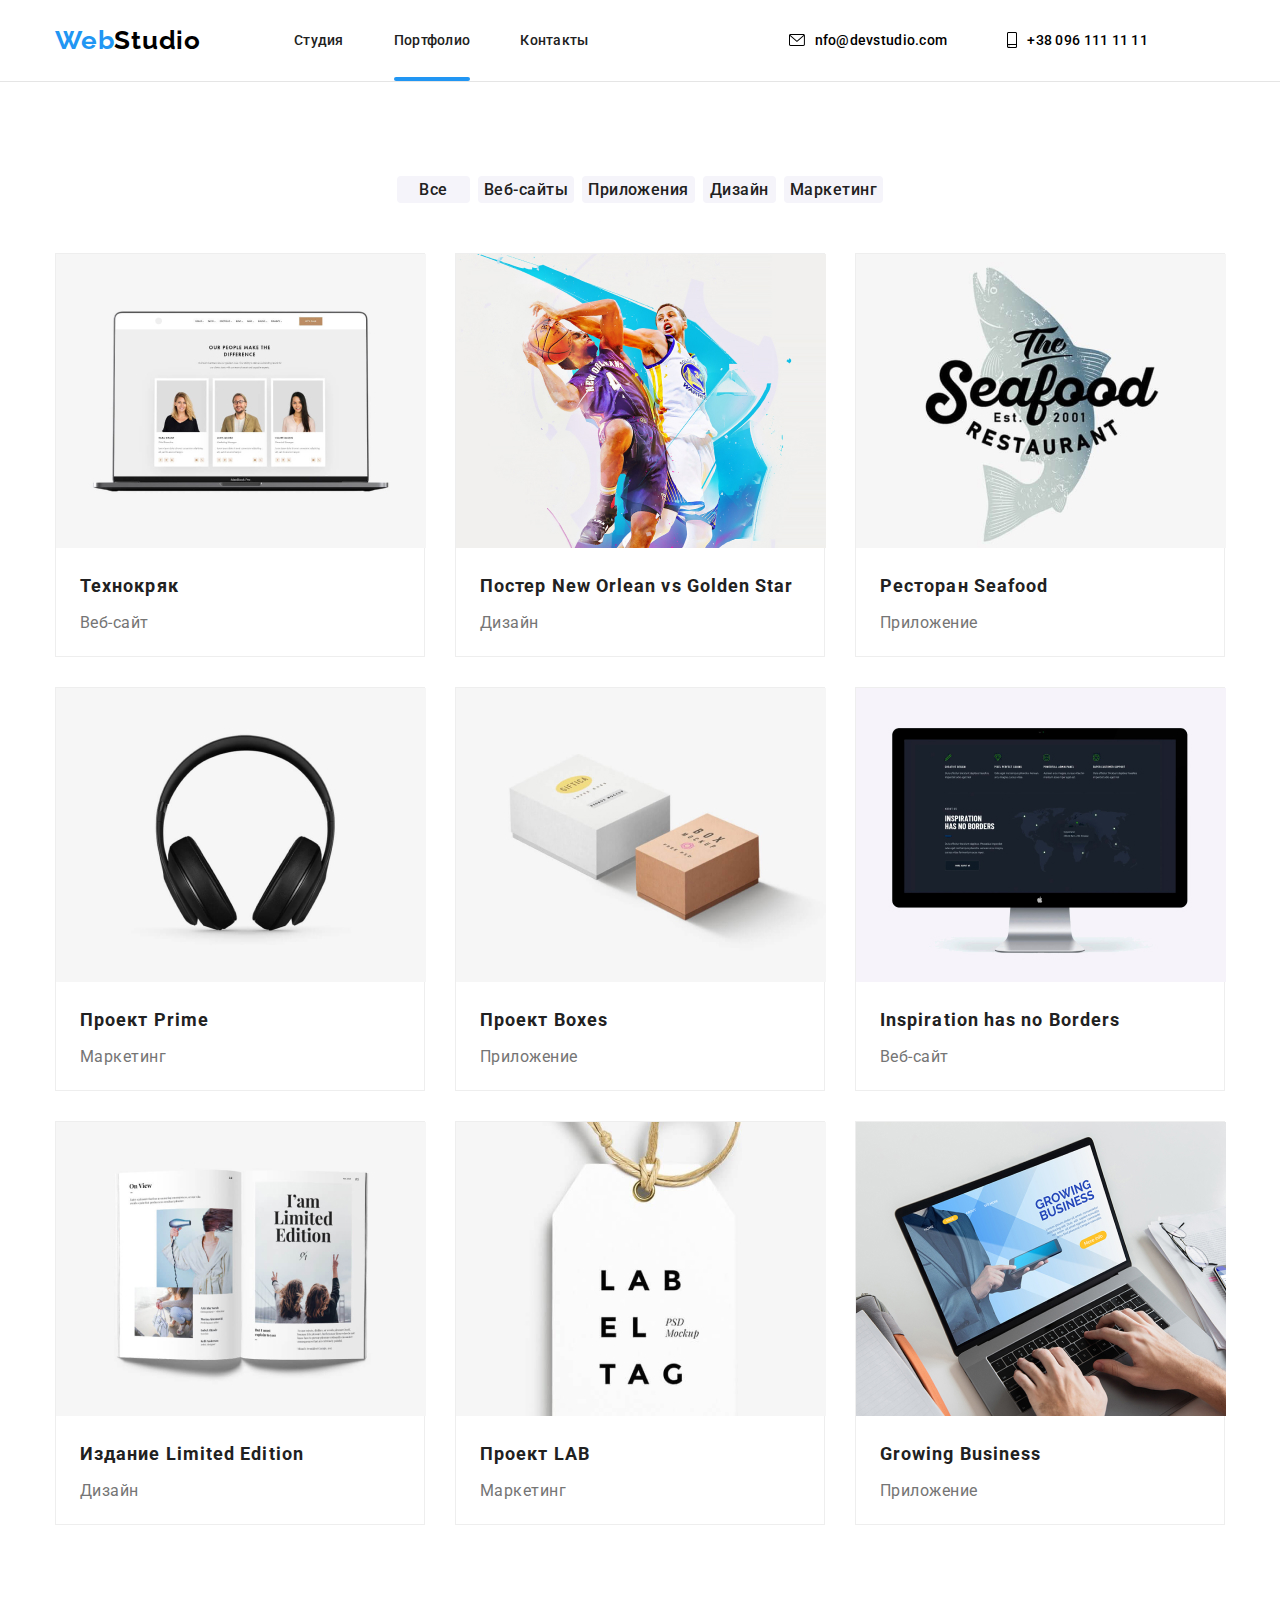
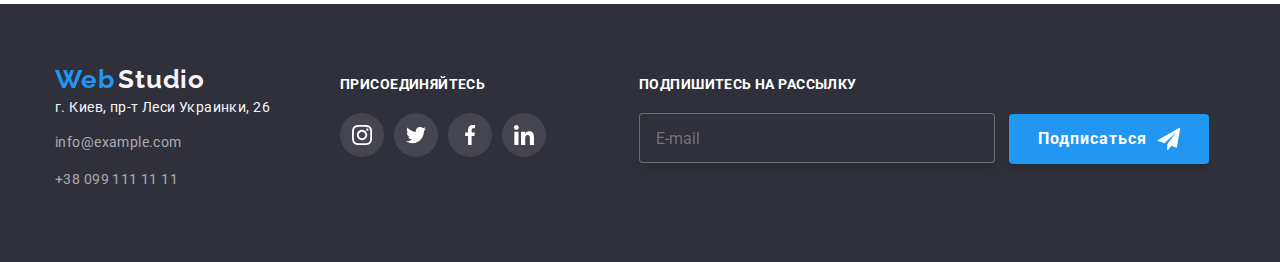
==== commit d4a7d5c7: "fixed" ====
--- a/portfolio.html
+++ b/portfolio.html
@@ -97,7 +97,11 @@
             <ul class="examples-conteiner">
                 <li class="examples-conteiner__border">
                     <div class="examples-conteiner__img">
-                        <img src="./img/Технокряк.jpg" class="examples-conteiner__picture" alt="Веб-сайт">
+                        <img 
+                         srcset="./img/Технокряк@2x.jpg 2x"
+                         src="./img/Технокряк.jpg"
+                         class="examples-conteiner__picture"
+                         alt="Веб-сайт">
                             <div class="examples-conteiner__overlay">
                                 <div class="examples-conteiner__item">
                                     <p class="examples-conteiner__paragraph"> Ресурс предлагает комплексные предложения с разным уровнем функционала и сервисов. Все это позволит посетителю получить исчерпывающие сведения о компании или частном лице</p>
@@ -113,7 +117,11 @@
            
                 <li class="examples-conteiner__border">
                     <div class="examples-conteiner__img">
-                        <img src="./img/Постер.jpg" class="examples-conteiner__picture" alt="Дизайн">
+                        <img 
+                         srcset="./img/Постер@2x.jpg 2x"
+                         src="./img/Постер.jpg"
+                         class="examples-conteiner__picture"
+                         alt="Дизайн">
                             <div class="examples-conteiner__overlay">
                                 <div class="examples-conteiner__item">
                                     <p class="examples-conteiner__paragraph"> Ресурс предлагает комплексные предложения с разным уровнем функционала и сервисов. Все это позволит посетителю получить исчерпывающие сведения о компании или частном лице</p>   
@@ -129,7 +137,11 @@
 
                 <li class="examples-conteiner__border">
                     <div class="examples-conteiner__img">
-                        <img src="./img/Ресторан.jpg" class="examples-conteiner__picture" alt="Приложение" >
+                        <img 
+                            srcset="./img/Ресторан@2x.jpg 2x"
+                            src="./img/Ресторан.jpg"
+                            class="examples-conteiner__picture"
+                            alt="Приложение" >
                             <div class="examples-conteiner__overlay">
                                 <div class="examples-conteiner__item">
                                     <p class="examples-conteiner__paragraph"> Ресурс предлагает комплексные предложения с разным уровнем функционала и сервисов. Все это позволит посетителю получить исчерпывающие сведения о компании или частном лице</p>
@@ -144,7 +156,11 @@
 
                 <li class="examples-conteiner__border">
                     <div class="examples-conteiner__img">
-                        <img src="./img/prime.jpg" class="examples-conteiner__picture" alt="Маркетинг" >
+                        <img
+                            srcset="./img/prime@2x.jpg 2x"
+                            src="./img/prime.jpg"
+                            class="examples-conteiner__picture"
+                            alt="Маркетинг" >
                             <div class="examples-conteiner__overlay">
                                 <div class="examples-conteiner__item">
                                     <p class="examples-conteiner__paragraph"> Ресурс предлагает комплексные предложения с разным уровнем функционала и сервисов. Все это позволит посетителю получить исчерпывающие сведения о компании или частном лице</p>
@@ -159,7 +175,11 @@
 
                 <li class="examples-conteiner__border">
                     <div class="examples-conteiner__img">
-                        <img src="./img/boxes.jpg" class="examples-conteiner__picture" alt="Приложение" >
+                        <img
+                             srcset="./img/boxes@2x.jpg 2x"
+                             src="./img/boxes.jpg"
+                             class="examples-conteiner__picture"
+                             alt="Приложение" >
                             <div class="examples-conteiner__overlay">
                                 <div class="examples-conteiner__item">
                                     <p class="examples-conteiner__paragraph"> Ресурс предлагает комплексные предложения с разным уровнем функционала и сервисов. Все это позволит посетителю получить исчерпывающие сведения о компании или частном лице</p>
@@ -174,7 +194,11 @@
 
                 <li class="examples-conteiner__border">
                     <div class="examples-conteiner__img">
-                        <img src="./img/Borders.jpg" class="examples-conteiner__picture" alt="Веб-сайт">
+                        <img 
+                            srcset="./img/Borders@2x.jpg 2x"
+                            src="./img/Borders.jpg"
+                            class="examples-conteiner__picture"
+                            alt="Веб-сайт">
                             <div class="examples-conteiner__overlay">
                                 <div class="examples-conteiner__item">
                                 <p class="examples-conteiner__paragraph"> Ресурс предлагает комплексные предложения с разным уровнем функционала и сервисов. Все это позволит посетителю получить исчерпывающие сведения о компании или частном лице</p>
@@ -189,7 +213,11 @@
 
                 <li class="examples-conteiner__border">
                     <div class="examples-conteiner__img">
-                        <img src="./img/Издание.jpg" class="examples-conteiner__picture" alt="Дизайн">
+                        <img 
+                            srcset="./img/Издание@2x.jpg 2x"
+                            src="./img/Издание.jpg"
+                            class="examples-conteiner__picture"
+                            alt="Дизайн">
                             <div class="examples-conteiner__overlay">
                                 <div class="examples-conteiner__item">
                                     <p class="examples-conteiner__paragraph"> Ресурс предлагает комплексные предложения с разным уровнем функционала и сервисов. Все это позволит посетителю получить исчерпывающие сведения о компании или частном лице</p>
@@ -204,7 +232,11 @@
 
                 <li class="examples-conteiner__border">
                     <div class="examples-conteiner__img">
-                        <img src="./img/Проект.jpg" class="examples-conteiner__picture" alt="Маркетинг">
+                        <img
+                        srcset="./img/Проект@2x.jpg 2x"
+                        src="./img/Проект.jpg"
+                        class="examples-conteiner__picture" 
+                        alt="Маркетинг">
                             <div class="examples-conteiner__overlay">
                                 <div class="examples-conteiner__item">
                                     <p class="examples-conteiner__paragraph"> Ресурс предлагает комплексные предложения с разным уровнем функционала и сервисов. Все это позволит посетителю получить исчерпывающие сведения о компании или частном лице</p>
@@ -219,7 +251,11 @@
 
                 <li class="examples-conteiner__border">
                     <div class="examples-conteiner__img">
-                        <img src="./img/Business.jpg" class="examples-conteiner__picture" alt="Приложение">
+                        <img 
+                          srcset="./img/Business@2x.jpg 2x"
+                          src="./img/Business.jpg"
+                          class="examples-conteiner__picture" 
+                          alt="Приложение">
                             <div class="examples-conteiner__overlay">
                                 <div class="examples-conteiner__item">
                                     <p class="examples-conteiner__paragraph"> Ресурс предлагает комплексные предложения с разным уровнем функционала и сервисов. Все это позволит посетителю получить исчерпывающие сведения о компании или частном лице</p>
--- a/css/main.min.css
+++ b/css/main.min.css
@@ -1 +1 @@
-html{box-sizing:border-box}*,*::before,*::after{box-sizing:inherit}ol,ul,li{margin:0;padding:0}h1,h2,h3,h4,h5,h6{margin:0;padding:0}p{margin:0;padding:0}a{display:inline-block}body{font-family:"Roboto",sans-serif;background-color:#fff}.conteiner{padding-left:15px;padding-right:15px;margin-left:auto;margin-right:auto}@media screen and (min-width: 480px){.conteiner{width:480px}}@media screen and (min-width: 768px){.conteiner{width:768px}}@media screen and (min-width: 1200px){.conteiner{width:1200px}}.web{font-family:"Raleway";font-style:normal;font-weight:700;font-size:26px;line-height:1.2;letter-spacing:.03em;color:#2196f3;text-decoration:none}.logo{font-family:"Raleway";font-style:normal;font-weight:700;font-size:26px;line-height:1.2;letter-spacing:.03em;color:#000;text-decoration:none;transition:color 250ms cubic-bezier(0.4, 0, 0.2, 1)}.examples-conteiner,.button-conteiner,.section-clients__list,.section-team__list,.section-post__item,.footer-items,.list-contacts,.site-nav{list-style:none}.page-header{border-bottom:1px solid #e5e5e5;position:relative}@media screen and (max-width: 767px){.page-header_conteiner{display:flex;align-items:center;justify-content:space-between}}@media screen and (min-width: 768px){.page-header_conteiner{display:flex;align-items:center}}@media screen and (min-width: 1200px){.page-header_conteiner{display:flex;align-items:center}}.logo--accent:hover,.logo--accent:focus{color:#2196f3}@media screen and (max-width: 767px){.site-nav{display:block;align-items:center;margin-bottom:302px}}@media screen and (min-width: 768px){.site-nav{display:block;display:flex;align-items:center;margin-left:93px}}@media screen and (min-width: 1200px){.site-nav{display:block;display:flex;align-items:center;margin-left:93px}}.site-nav_link{display:block;padding-top:32px;padding-bottom:32px;font-style:normal;font-weight:500;font-size:14px;line-height:1.2;letter-spacing:.02em;color:#212121;text-decoration:none;transition:color 250ms cubic-bezier(0.4, 0, 0.2, 1)}.site-nav_link:hover,.site-nav_link:focus{color:#2196f3}@media screen and (max-width: 767px){.site-nav_link{font-size:40px;padding-top:0px}}.site-nav_item{position:relative}@media screen and (min-width: 768px){.site-nav_item+.site-nav_item{margin-left:50px}}.current:after{position:absolute;display:block;content:" ";width:100%;height:4px;border-radius:2px;background-color:#2196f3;bottom:0;left:0}@media screen and (max-width: 767px){.current:after{display:none}}@media screen and (max-width: 767px){.list-contacts{display:flex;flex-direction:column-reverse;margin-left:auto}}@media screen and (min-width: 768px){.list-contacts{display:flex;flex-flow:column;gap:10px;margin-left:auto}}@media screen and (min-width: 1200px){.list-contacts{display:flex;flex-direction:revert;align-items:center;margin-left:auto}}@media screen and (min-width: 1200px){.list-contacts__item+.list-contacts__item{margin-left:50px}}.list-contacts__register{display:flex;font-style:normal;font-weight:500;font-size:14px;line-height:1.2;letter-spacing:.02em;color:var(--secondary-text-color);text-decoration:none;align-items:center;transition:color 250ms cubic-bezier(0.4, 0, 0.2, 1)}@media screen and (min-width: 1200px){.list-contacts__register{justify-content:center}}.list-contacts__register:hover,.list-contacts__register:focus{color:#2196f3}@media screen and (max-width: 767px){.list-contacts__register{font-size:24px}}.list-contacts__phone{display:flex;font-style:normal;font-weight:500;font-size:14px;line-height:1.2;letter-spacing:.02em;color:var(--secondary-text-color);text-decoration:none;align-items:center;transition:color 250ms cubic-bezier(0.4, 0, 0.2, 1)}@media screen and (min-width: 1200px){.list-contacts__phone{justify-content:center}}.list-contacts__phone:hover,.list-contacts__phone:focus{color:#2196f3}@media screen and (max-width: 767px){.list-contacts__phone{font-size:34px;margin-bottom:32px}}.list-contacts__mail{width:16px;height:12px;margin-right:10px;cursor:pointer;transition:fill 250ms cubic-bezier(0.4, 0, 0.2, 1)}.list-contacts__mail:hover,.list-contacts__mail:focus{fill:#2196f3}.list-contacts__item:hover .list-contacts__mail,.list-contacts__item:focus .list-contacts__mail{fill:#2196f3}@media screen and (max-width: 767px){.list-contacts__mail{display:none}}.list-contacts__tell{width:10px;height:16px;margin-right:10px;cursor:pointer;transition:fill 250ms cubic-bezier(0.4, 0, 0.2, 1)}.list-contacts__tell:hover,.list-contacts__tell:focus{fill:#2196f3}.list-contacts__item:hover .list-contacts__tell,.list-contacts__item:focus .list-contacts__tell{fill:#2196f3}@media screen and (max-width: 767px){.list-contacts__tell{display:none}}.section-footer{padding-top:60px;padding-bottom:60px;background-color:#2f303a}@media screen and (min-width: 1200px){.section-footer__box{display:flex}}@media screen and (min-width: 480px){.section-footer__conteiner{display:block}}@media screen and (min-width: 768px){.section-footer__conteiner{display:flex;justify-content:space-around}}.footer-aside{display:block}.box{margin-bottom:20px}.web--color{color:#2196f3}.logo--color{color:#f5f4fa}.footer_logo{margin-left:auto;margin-right:auto}@media screen and (max-width: 767px){.footer_logo{text-align:center}}@media screen and (max-width: 767px){.footer-items__item{margin-left:auto;margin-right:auto}}@media screen and (min-width: 1200px){.footer-items__item{text-align:left}}.footer-networks{display:flex;margin-top:12px;justify-content:center}@media screen and (min-width: 1200px){.footer-networks{display:flex;margin-left:70px}}.footer-networks__holder{display:block}.footer-networks__title{font-style:normal;font-weight:700;font-size:14px;line-height:1.2;letter-spacing:.03em;text-transform:uppercase;color:#fff;margin-bottom:20px}@media screen and (max-width: 767px){.footer-networks__title{text-align:center}}@media screen and (min-width: 768px){.footer-networks__title{text-align:center}}@media screen and (min-width: 1200px){.footer-networks__title{text-align:left}}.box{display:flex;width:206px;height:44px;list-style:none;margin-left:auto;margin-right:auto;margin-bottom:30px;justify-content:space-between}.box__button{border:none;width:44px;height:44px;padding:12px;background-color:#fff;border-radius:120px;cursor:pointer;transition:background-color 250ms cubic-bezier(0.4, 0, 0.2, 1)}.box__button:hover,.box__button:focus{background-color:#2196f3}.box__button--color{background-color:rgba(255,255,255,.1)}.box__icon{width:20px;height:20px;cursor:pointer;fill:#afb1b8;transition:fill 250ms cubic-bezier(0.4, 0, 0.2, 1)}.box__icon:hover,.box__icon:focus{fill:#fff}.box__button:hover .box__icon,.box__button:focus .box__icon{fill:#fff}.box__icon--color{fill:#fff}.footer-subscribe{display:block;margin-top:12px;margin-bottom:20px;padding:0;height:150px}@media screen and (min-width: 1200px){.footer-subscribe{display:block;width:570px;height:86px;margin-left:93px}}.footer-subscribe__title{font-style:normal;font-weight:700;font-size:14px;line-height:1.2;letter-spacing:.03em;text-transform:uppercase;margin-bottom:20px;color:#fff}@media screen and (max-width: 767px){.footer-subscribe__title{text-align:center}}@media screen and (min-width: 768px){.footer-subscribe__title{text-align:center}}@media screen and (min-width: 1200px){.footer-subscribe__title{text-align:left}}.footer-subscribe__email{display:block;height:50px;border:1px solid rgba(255,255,255,.3);filter:drop-shadow(0px 4px 4px rgba(0, 0, 0, 0.15));border-radius:4px;background:#2f303a;padding-top:15px;padding-bottom:15px;padding-left:16px;color:rgba(255,255,255,.6)}@media screen and (max-width: 479px){.footer-subscribe__email{margin-left:auto;margin-right:auto;margin-bottom:20px;width:100%}}@media screen and (min-width: 480px){.footer-subscribe__email{width:450px;margin-bottom:20px}}@media screen and (min-width: 767px){.footer-subscribe__email{margin-left:auto;margin-right:auto;margin-bottom:20px}}@media screen and (min-width: 1200px){.footer-subscribe__email{display:inline-block;width:356px;margin-right:10px}}.footer-subscribe__button{align-items:center;justify-content:center;width:200px;height:50px;padding:10px 29px;background:#2196f3;box-shadow:0px 4px 4px rgba(0,0,0,.15);border-radius:4px;border:none;cursor:pointer;margin:0}@media screen and (max-width: 479px){.footer-subscribe__button{display:flex;margin-left:auto;margin-right:auto}}@media screen and (min-width: 480px){.footer-subscribe__button{display:flex;margin-left:auto;margin-right:auto}}@media screen and (min-width: 768px){.footer-subscribe__button{display:flex;margin-left:auto;margin-right:auto}}@media screen and (min-width: 1200px){.footer-subscribe__button{display:inline-flex}}.footer-subscribe__text{display:block;font-style:normal;font-weight:700;font-size:16px;line-height:1.9;letter-spacing:.06em;color:#fff;margin-right:10px}.footer-subscribe__icon{display:block;width:24px;height:24px;-o-object-fit:cover;object-fit:cover;background-size:cover;margin:0;bottom:0}.address{font-style:normal;font-weight:400;font-size:14px;line-height:1.7;letter-spacing:.03em;color:#f5f4fa;margin-bottom:9px}@media screen and (max-width: 767px){.address{text-align:center}}@media screen and (max-width: 767px){.footer-items{flex-direction:column;display:flex}}.footer-items__contact{font-style:normal;font-weight:400;font-size:14px;line-height:2;letter-spacing:.03em;color:rgba(255,255,255,.6);text-decoration:none;margin-bottom:9px;transition:color 250ms cubic-bezier(0.4, 0, 0.2, 1)}.footer-items__contact:hover,.footer-items__contact:focus{color:#2196f3}.conteiner-fon{max-width:1600px;margin-left:auto;margin-right:auto;background-image:linear-gradient(to right, rgba(85, 62, 62, 0.5), rgba(49, 40, 49, 0.5), rgba(55, 61, 55, 0.5)),url(../img/Fon.jpg);background-position:center;background-size:cover;background-repeat:no-repeat}@media screen and (max-width: 767px){.conteiner-fon{background-size:480px 400px}}@media screen and (min-width: 768px){.conteiner-fon{background-size:768px 400px}}@media screen and (min-width: 1200px){.conteiner-fon{background-size:1600px 600px}}.section-hero{text-align:center}@media screen and (max-width: 387px){.section-hero{padding-top:112px;padding-bottom:112px}}@media screen and (min-width: 388px){.section-hero{padding-top:118px;padding-bottom:118px}}@media screen and (min-width: 1200px){.section-hero{padding-top:200px;padding-bottom:200px}}.section-hero__caption{margin-left:auto;margin-right:auto;margin-bottom:30px;font-style:normal;font-weight:900;font-size:44px;line-height:1.4;text-align:center;letter-spacing:.06em;text-transform:uppercase;color:#fff}@media screen and (max-width: 767px){.section-hero__caption{width:auto;font-size:26px}}@media screen and (min-width: 768px){.section-hero__caption{width:360px;font-size:26px}}@media screen and (min-width: 1200px){.section-hero__caption{width:696px;font-size:44px}}.section-hero__button{padding:10px 32px;font-style:normal;font-weight:700;font-size:16px;line-height:1.9;align-items:center;text-align:center;letter-spacing:.06em;color:#f5f4fa;background-color:#2196f3;min-width:200px;height:50px;border-radius:4px;cursor:pointer;border:rgba(0,0,0,0)}.section-hero__button:hover,.section-hero__button:focus{color:#000;box-shadow:0px 4px 4px rgba(0,0,0,.15)}.section-post{text-align:center;padding-bottom:94px;padding-top:94px}@media screen and (min-width: 768px){.section-post__list{display:flex;flex-wrap:wrap;margin:-15px}}@media screen and (min-width: 1200px){.section-post__list{display:flex;margin:-15px}}.section-post__item{text-align:left}@media screen and (min-width: 768px){.section-post__item{flex-basis:calc((100% - 60px)/2);margin:15px}}@media screen and (min-width: 1200px){.section-post__item{flex-basis:calc((100% - 120px)/4);margin:15px}}.section-post__conteiner{background-repeat:no-repeat;background-position:center;background-color:#f5f4fa;border-radius:4px;margin-bottom:30px;display:flex;justify-content:center;align-items:center}.section-post__icon{width:70px;height:70px}.section-post__title{margin-bottom:10px;font-style:normal;font-weight:700;font-size:14px;line-height:1.2;letter-spacing:.03em;text-transform:uppercase;color:#212121}@media screen and (max-width: 479px){.section-post__title{text-align:center}}.section-post__text{font-style:normal;font-weight:400;font-size:14px;line-height:1.7;letter-spacing:.03em;color:#757575}.section-work{display:none}@media screen and (min-width: 1200px){.section-work{display:flex;padding-bottom:94px}}.section-work__caption{margin-bottom:50px;font-style:normal;font-weight:700;font-size:36px;line-height:1.2;text-align:center;letter-spacing:.03em;color:#212121}.section-work__conteiner{display:flex;gap:30px}.section-work__overlay{position:relative}.section-work__img{display:flex}.section-work__icon{width:100%}.section-work__tip{display:flex;width:100%;height:70px;background:rgba(47,48,58,.8);justify-content:center;align-items:center;position:absolute;bottom:0;left:0}.section-work__text{display:block;font-style:normal;font-weight:700;font-size:14px;line-height:1.2;text-align:center;letter-spacing:.03em;text-transform:uppercase;color:#fff}.section-team{padding-bottom:94px;padding-top:94px;margin-left:auto;margin-right:auto;background-color:#f5f4fa}.section-team__caption{margin-bottom:50px;font-style:normal;font-weight:700;font-size:36px;line-height:1.2;text-align:center;letter-spacing:.03em;color:#212121}@media screen and (min-width: 768px){.section-team__list{display:flex;flex-wrap:wrap;margin:-15px}}@media screen and (min-width: 1200px){.section-team__list{display:flex;flex-wrap:nowrap}}.section-team__subtitle{border:#fff;box-shadow:0px 1px 3px rgba(0,0,0,.12),0px 1px 1px rgba(0,0,0,.14),0px 2px 1px rgba(0,0,0,.2);border-radius:0px 0px 4px 4px;background:#fff}@media screen and (min-width: 768px){.section-team__subtitle{flex-basis:calc((100% - 60px)/2);margin:15px}}@media screen and (min-width: 1200px){.section-team__subtitle{justify-content:space-between}}.section-team__picture{margin-bottom:30px;width:100%}.section-team__name{margin-bottom:10px;font-style:normal;font-weight:500;font-size:16px;line-height:1.2;text-align:center;letter-spacing:.03em;color:#212121}.section-team__job{margin-bottom:30px;font-family:"Roboto";font-style:normal;font-weight:400;font-size:16px;line-height:1.2;text-align:center;letter-spacing:.03em;color:#757575}.section-clients{padding-top:94px;padding-bottom:113px}.section-clients__caption{font-style:normal;font-weight:700;font-size:36px;line-height:1.2;text-align:center;letter-spacing:.03em;color:var(--primary-text-color);margin-bottom:50px}.section-clients__subtitle{display:flex;list-style:none;border:1px solid #afb1b8;border-radius:4px;align-items:center;cursor:pointer;justify-content:center;transition:border-color 250ms cubic-bezier(0.4, 0, 0.2, 1)}.section-clients__subtitle:hover,.section-clients__subtitle:focus{border-color:#2196f3}.section-clients__list{display:flex;flex-wrap:wrap;margin:-15px}@media screen and (min-width: 768px){.section-clients__list{display:flex;flex-wrap:wrap;margin:-15px}}@media screen and (min-width: 1200px){.section-clients__list{display:flex;flex-wrap:wrap;margin:-15px}}.section-clients__item{flex-basis:calc((100% - 60px)/2);margin:15px}@media screen and (min-width: 768px){.section-clients__item{flex-basis:calc((100% - 90px)/3);margin:15px}}@media screen and (min-width: 1200px){.section-clients__item{flex-basis:calc((100% - 180px)/6);margin:15px}}.section-clients__logo{display:block;width:106px;height:60px;fill:#afb1b8;cursor:pointer;transition:fill 250ms cubic-bezier(0.4, 0, 0.2, 1)}.section-clients__subtitle:hover .section-clients__logo,.section-clients__subtitle:focus .section-clients__logo{fill:#2196f3}@media screen and (min-width: 480px){.section-examples{padding-top:40px;padding-bottom:60px}}@media screen and (min-width: 768px){.section-examples{padding-top:60px;padding-bottom:60px}}@media screen and (min-width: 1200px){.section-examples{padding-top:94px;padding-bottom:94px}}@media screen and (min-width: 480px){.button-conteiner{display:flex;margin-bottom:50px;flex-wrap:wrap}}@media screen and (min-width: 768px){.button-conteiner{display:flex;justify-content:center;margin-bottom:50px;flex-wrap:wrap}}@media screen and (min-width: 1200px){.button-conteiner{display:flex;justify-content:center;margin-bottom:50px;flex-wrap:wrap}}@media screen and (min-width: 768px){.button-conteiner__item+.button-conteiner__item{margin-left:8px}}@media screen and (min-width: 1200px){.button-conteiner__item+.button-conteiner__item{margin-left:8px}}.button-conteiner__bar{padding:6px 22px;min-width:73px;font-family:"Roboto";font-style:normal;font-weight:500;font-size:16px;line-height:1.6;text-align:center;letter-spacing:.03em;cursor:pointer;background-color:#f5f4fa;color:#212121;border:rgba(0,0,0,0);border-radius:4px;transition:background-color 250ms cubic-bezier(0.4, 0, 0.2, 1),color 250ms cubic-bezier(0.4, 0, 0.2, 1),box-shadow 250ms cubic-bezier(0.4, 0, 0.2, 1)}.button-conteiner__bar:focus,.button-conteiner__bar:hover{background-color:#2196f3;color:#f5f4fa;box-shadow:0 10px 10px -5px rgba(0,0,0,.3)}@media screen and (max-width: 767px){.button-conteiner__bar{flex-basis:calc((100% - 48px)/3);margin:8px}}@media screen and (min-width: 460px){.examples-conteiner{display:flex;flex-wrap:wrap;margin:-15px}}@media screen and (min-width: 768px){.examples-conteiner{display:flex;flex-wrap:wrap;margin:-15px}}@media screen and (min-width: 1200px){.examples-conteiner{display:flex;flex-wrap:wrap;margin:-15px}}.examples-conteiner__border{height:404px;width:450px;border:1px solid #eee;cursor:pointer;transition:box-shadow 250ms cubic-bezier(0.4, 0, 0.2, 1)}.examples-conteiner__border:nth-child(n+7){margin-bottom:0px}.examples-conteiner__border:hover{box-shadow:0px 1px 1px rgba(0,0,0,.12),0px 4px 4px rgba(0,0,0,.06),1px 4px 6px rgba(0,0,0,.16)}@media screen and (min-width: 460px){.examples-conteiner__border{flex-basis:calc((100% - 30px)/1);margin:15px;height:404px;width:450px}}@media screen and (min-width: 768px){.examples-conteiner__border{flex-basis:calc((100% - 60px)/2);margin:15px;height:440px;width:354px}}@media screen and (min-width: 1200px){.examples-conteiner__border{flex-basis:calc((100% - 90px)/3);margin:15px;width:370px;height:404px}}.examples-conteiner__img{position:relative;overflow:hidden}@media screen and (max-width: 767px){.examples-conteiner__img{height:294px;width:450px}}@media screen and (min-width: 768px){.examples-conteiner__img{height:294px;width:354px}}@media screen and (min-width: 1200px){.examples-conteiner__img{height:294px;width:370px}}.examples-conteiner__picture{display:block;width:100%}.examples-conteiner__overlay{width:100%;height:100%;background-color:rgba(33,150,243,.9);position:absolute;transition:transform 250ms cubic-bezier(0.4, 0, 0.2, 1);transform:translateY(100%)}.examples-conteiner__border:hover .examples-conteiner__overlay{transform:translateY(-100%)}.examples-conteiner__item{display:inline-flex;position:absolute;top:50%;left:50%;transform:translate(-50%, -50%)}.examples-conteiner__paragraph{display:block;font-family:"Roboto";font-style:normal;font-weight:400;font-size:18px;line-height:28px;letter-spacing:.03em;color:#fff;width:322px;height:168px}.examples-table{padding:20px 24px}.examples-table__title{margin-bottom:4px;font-style:normal;font-weight:700;font-size:18px;line-height:2;letter-spacing:.06em;color:#212121}.examples-table__text{font-style:normal;font-weight:400;font-size:16px;line-height:1.9;letter-spacing:.03em;color:#757575}.backdrop{position:fixed;top:0;left:0;width:100%;height:100%;background-color:rgba(0,0,0,.2);opacity:1;transition:opacity 250ms cubic-bezier(0.4, 0, 0.2, 1);overflow-y:scroll}@media screen and (max-width: 767px){.backdrop{padding:93px 15px}}.backdrop.is-hidden{opacity:0;transition:opacity 250ms cubic-bezier(0.4, 0, 0.2, 1);pointer-events:none}@media screen and (max-width: 479px){.modal{display:block;height:609px;background-color:#fff;margin:0;padding:0;padding-top:1px}}@media screen and (min-width: 480px){.modal{position:absolute;display:block;width:450px;height:609px;background-color:#fff;top:50%;left:50%;transform:translate(-50%, -50%);margin:0;padding:0}}@media screen and (min-width: 768px){.modal{position:absolute;display:block;width:450px;height:609px;background-color:#fff;top:50%;left:50%;transform:translate(-50%, -50%);margin:0;padding:0}}@media screen and (min-width: 1200px){.modal{position:absolute;display:block;width:528px;height:581px;background-color:#fff;top:50%;left:50%;transform:translate(-50%, -50%);margin:0;padding:0}}.modal-box{display:block;margin:0;margin-left:40px;margin-right:40px;margin-bottom:20px}@media screen and (min-width: 768px){.modal-box{width:370px}}@media screen and (min-width: 1200px){.modal-box{width:448px}}.modal-box-list{list-style-type:none;margin-bottom:20px}.modal-box-item{margin-bottom:10px;display:flex;flex-direction:column}.modal-box-item:last-child{margin-bottom:0}.modal-box-united{position:relative}.modal-box-text{font-style:normal;font-weight:400;font-size:12px;line-height:1.2;letter-spacing:.01em;margin-bottom:4px;color:#757575}.comment-box{resize:none;height:120px;cursor:pointer;padding:12px 16px;border:1px solid rgba(33,33,33,.2);border-radius:4px}.comment-box:hover{border-color:#2196f3}.modal-box-button{display:block;width:200px;height:50px;background:#2196f3;box-shadow:0px 4px 4px rgba(0,0,0,.15);border-radius:4px;border:none;margin-left:auto;margin-right:auto;margin-top:30px;cursor:pointer;font-style:normal;font-weight:700;font-size:16px;line-height:1.9;align-items:center;text-align:center;letter-spacing:.06em;color:#fff}.modal-box-border{border:1px solid rgba(33,33,33,.2);border-radius:4px;width:100%;height:40px;cursor:pointer;padding-top:12px;padding-bottom:12px;transition:border 250ms cubic-bezier(0.4, 0, 0.2, 1),border-radius 250ms cubic-bezier(0.4, 0, 0.2, 1)}.modal-box-border:hover{border:1px solid #2196f3;border-radius:4px}.checkbox-markup{position:relative}.checkbox-input{position:absolute;width:1px;height:1px;margin:-1px;border:0;padding:0;white-space:nowrap;-webkit-clip-path:inset(100%);clip-path:inset(100%);clip:rect(0 0 0 0);overflow:hidden}.checkbox-icon{display:inline-block;position:absolute;width:16px;height:15px;border:2px solid #000;border-radius:2px;background-color:#fff;fill:#fff;background-size:contain;padding:0;transform:translateY(30%);transition:background-color 250ms cubic-bezier(0.4, 0, 0.2, 1),fill 250ms cubic-bezier(0.4, 0, 0.2, 1),border 250ms cubic-bezier(0.4, 0, 0.2, 1),background-origin 250ms cubic-bezier(0.4, 0, 0.2, 1)}@media screen and (max-width: 767px){.checkbox-icon{top:-2px}}@media screen and (min-width: 768px){.checkbox-icon{top:-2px}}@media screen and (min-width: 1200px){.checkbox-icon{left:13px;top:0}}.checkbox-input:checked+.checkbox-icon{background-color:#2196f3;fill:#fff;background-origin:border-box;border:#2196f3}.modal-text{font-style:normal;font-weight:700;font-size:20px;line-height:1.2;text-align:center;letter-spacing:.03em;color:#212121;margin-bottom:12px}.checkbox-text{font-style:normal;font-weight:400;line-height:1.7;letter-spacing:.03em;color:#757575;cursor:pointer}@media screen and (max-width: 767px){.checkbox-text{margin-left:24px;font-size:12px}}@media screen and (min-width: 768px){.checkbox-text{margin-left:24px;font-size:12px}}@media screen and (min-width: 1200px){.checkbox-text{margin-left:36px;font-size:14px}}.checkbox-input-text{font-style:normal;font-weight:400;line-height:1.7;letter-spacing:.03em;-webkit-text-decoration-line:underline;text-decoration-line:underline;color:#2196f3}@media screen and (max-width: 767px){.checkbox-input-text{font-size:12px}}@media screen and (min-width: 768px){.checkbox-input-text{font-size:12px}}@media screen and (min-width: 1200px){.checkbox-input-text{font-size:14px}}.modal-box-icons{position:absolute;top:50%;left:12px;transform:translateY(-50%);width:18px;height:18px;background-size:cover;cursor:pointer;fill:#000;transition:fill 250ms cubic-bezier(0.4, 0, 0.2, 1)}.modal-box-border:hover+.modal-box-icons,.modal-box-border:focus+.modal-box-icons{fill:#2196f3}.close{display:flex;padding:0;width:30px;height:30px;justify-content:center;align-items:center;border-radius:45px;background-color:#fff;margin-top:8px;border:1px solid rgba(0,0,0,.1)}@media screen and (max-width: 479px){.close{margin-left:89%}}@media screen and (min-width: 480px){.close{margin-left:412px}}@media screen and (min-width: 768px){.close{margin-left:412px}}@media screen and (min-width: 1200px){.close{margin-left:490px}}.close-img{display:block;background-size:cover;-o-object-fit:cover;object-fit:cover;fill:#000;cursor:pointer;width:30px;height:30px}.close-img:hover{fill:#2196f3}.box{display:flex;width:206px;height:44px;list-style:none;margin-left:auto;margin-right:auto;margin-bottom:30px;justify-content:space-between}.box_button{border:none;width:44px;height:44px;padding:12px;background-color:#fff;border-radius:120px;cursor:pointer;transition:background-color 250ms cubic-bezier(0.4, 0, 0.2, 1)}.box_button:hover,.box_button:focus{background-color:#2196f3}.box_icon{width:20px;height:20px;cursor:pointer;fill:#afb1b8;transition:fill 250ms cubic-bezier(0.4, 0, 0.2, 1)}.box_icon:hover,.box_icon:focus{fill:#fff}.box_button:hover .box_icon,.box_button:focus .box_icon{fill:#fff}@media screen and (max-width: 767px){.menu-conteiner{margin-left:auto}}@media screen and (min-width: 768px){.menu-conteiner{display:none}}.menu-button{display:inline-flex;margin:0;padding:0;border:none;background-color:rgba(0,0,0,0)}.menu-button .icon-close{display:none}.menu-button.is-open .icon-close{display:block}.menu-button.is-open .icon-menu{display:none}@media screen and (max-width: 767px){.mobile-menu{display:none;padding:0px 40px;background:#fff;box-shadow:0px 4px 8px rgba(0,0,0,.04),0px 2px 4px rgba(0,0,0,.08),0px 1px 3px rgba(0,0,0,.16);position:absolute;z-index:99;top:100%;left:0;width:100%;height:796px}.mobile-menu.is-open{display:block}}@media screen and (min-width: 768px){.mobile-menu{display:flex;align-items:center}}@media screen and (min-width: 1200px){.mobile-menu{display:flex;align-items:center}}/*# sourceMappingURL=main.min.css.map */+html{box-sizing:border-box}*,*::before,*::after{box-sizing:inherit}ol,ul,li{margin:0;padding:0}h1,h2,h3,h4,h5,h6{margin:0;padding:0}p{margin:0;padding:0}a{display:inline-block}body{font-family:"Roboto",sans-serif;background-color:#fff}.conteiner{padding-left:15px;padding-right:15px;margin-left:auto;margin-right:auto}@media screen and (min-width: 480px){.conteiner{width:480px}}@media screen and (min-width: 768px){.conteiner{width:768px}}@media screen and (min-width: 1200px){.conteiner{width:1200px}}.web{font-family:"Raleway";font-style:normal;font-weight:700;font-size:26px;line-height:1.2;letter-spacing:.03em;color:#2196f3;text-decoration:none}.logo{font-family:"Raleway";font-style:normal;font-weight:700;font-size:26px;line-height:1.2;letter-spacing:.03em;color:#000;text-decoration:none;transition:color 250ms cubic-bezier(0.4, 0, 0.2, 1)}.examples-conteiner,.button-conteiner,.section-clients__list,.section-team__list,.section-post__item,.footer-items,.list-contacts,.site-nav{list-style:none}.page-header{border-bottom:1px solid #e5e5e5;position:relative}@media screen and (max-width: 767px){.page-header_conteiner{display:flex;align-items:center;justify-content:space-between}}@media screen and (min-width: 768px){.page-header_conteiner{display:flex;align-items:center}}@media screen and (min-width: 1200px){.page-header_conteiner{display:flex;align-items:center}}.logo--accent:hover,.logo--accent:focus{color:#2196f3}@media screen and (max-width: 767px){.site-nav{display:block;align-items:center;margin-bottom:302px}}@media screen and (min-width: 768px){.site-nav{display:block;display:flex;align-items:center;margin-left:93px}}@media screen and (min-width: 1200px){.site-nav{display:block;display:flex;align-items:center;margin-left:93px}}.site-nav_link{display:block;padding-top:32px;padding-bottom:32px;font-style:normal;font-weight:500;font-size:14px;line-height:1.2;letter-spacing:.02em;color:#212121;text-decoration:none;transition:color 250ms cubic-bezier(0.4, 0, 0.2, 1)}.site-nav_link:hover,.site-nav_link:focus{color:#2196f3}@media screen and (max-width: 767px){.site-nav_link{font-size:40px;padding-top:0px}}.site-nav_item{position:relative}@media screen and (min-width: 768px){.site-nav_item+.site-nav_item{margin-left:50px}}.current:after{position:absolute;display:block;content:" ";width:100%;height:4px;border-radius:2px;background-color:#2196f3;bottom:0;left:0}@media screen and (max-width: 767px){.current:after{display:none}}@media screen and (max-width: 767px){.list-contacts{display:flex;flex-direction:column-reverse;margin-left:auto}}@media screen and (min-width: 768px){.list-contacts{display:flex;flex-flow:column;gap:10px;margin-left:84px}}@media screen and (min-width: 1200px){.list-contacts{display:flex;flex-direction:revert;align-items:center;margin-left:200px}}@media screen and (min-width: 1200px){.list-contacts__item+.list-contacts__item{margin-left:50px}}.list-contacts__register{display:flex;font-style:normal;font-weight:500;font-size:14px;line-height:1.2;letter-spacing:.02em;color:var(--secondary-text-color);text-decoration:none;align-items:center;transition:color 250ms cubic-bezier(0.4, 0, 0.2, 1)}@media screen and (min-width: 1200px){.list-contacts__register{justify-content:center}}.list-contacts__register:hover,.list-contacts__register:focus{color:#2196f3}@media screen and (max-width: 767px){.list-contacts__register{font-size:24px;margin-bottom:64px}}.list-contacts__phone{display:flex;font-style:normal;font-weight:500;font-size:14px;line-height:1.2;letter-spacing:.02em;color:var(--secondary-text-color);text-decoration:none;align-items:center;transition:color 250ms cubic-bezier(0.4, 0, 0.2, 1)}@media screen and (min-width: 1200px){.list-contacts__phone{justify-content:center}}.list-contacts__phone:hover,.list-contacts__phone:focus{color:#2196f3}@media screen and (max-width: 767px){.list-contacts__phone{font-size:34px;margin-bottom:32px}}.list-contacts__mail{width:16px;height:12px;margin-right:10px;cursor:pointer;transition:fill 250ms cubic-bezier(0.4, 0, 0.2, 1)}.list-contacts__mail:hover,.list-contacts__mail:focus{fill:#2196f3}.list-contacts__item:hover .list-contacts__mail,.list-contacts__item:focus .list-contacts__mail{fill:#2196f3}@media screen and (max-width: 767px){.list-contacts__mail{display:none}}.list-contacts__tell{width:10px;height:16px;margin-right:10px;cursor:pointer;transition:fill 250ms cubic-bezier(0.4, 0, 0.2, 1)}.list-contacts__tell:hover,.list-contacts__tell:focus{fill:#2196f3}.list-contacts__item:hover .list-contacts__tell,.list-contacts__item:focus .list-contacts__tell{fill:#2196f3}@media screen and (max-width: 767px){.list-contacts__tell{display:none}}.section-footer{padding-top:60px;padding-bottom:60px;background-color:#2f303a}@media screen and (min-width: 1200px){.section-footer__box{display:flex}}@media screen and (min-width: 480px){.section-footer__conteiner{display:block}}@media screen and (min-width: 768px){.section-footer__conteiner{display:flex;justify-content:space-around}}.footer-aside{display:block}.box{margin-bottom:20px}.web--color{color:#2196f3}.logo--color{color:#f5f4fa}.footer_logo{margin-left:auto;margin-right:auto}@media screen and (max-width: 767px){.footer_logo{text-align:center}}@media screen and (max-width: 767px){.footer-items__item{margin-left:auto;margin-right:auto}}@media screen and (min-width: 1200px){.footer-items__item{text-align:left}}.footer-networks{display:flex;margin-top:12px;justify-content:center}@media screen and (min-width: 1200px){.footer-networks{display:flex;margin-left:70px}}.footer-networks__holder{display:block}.footer-networks__title{font-style:normal;font-weight:700;font-size:14px;line-height:1.2;letter-spacing:.03em;text-transform:uppercase;color:#fff;margin-bottom:20px}@media screen and (max-width: 767px){.footer-networks__title{text-align:center}}@media screen and (min-width: 768px){.footer-networks__title{text-align:center}}@media screen and (min-width: 1200px){.footer-networks__title{text-align:left}}.box{display:flex;width:206px;height:44px;list-style:none;margin-left:auto;margin-right:auto;margin-bottom:30px;justify-content:space-between}.box__button{border:none;width:44px;height:44px;padding:12px;background-color:#fff;border-radius:120px;cursor:pointer;transition:background-color 250ms cubic-bezier(0.4, 0, 0.2, 1)}.box__button:hover,.box__button:focus{background-color:#2196f3}.box__button--color{background-color:rgba(255,255,255,.1)}.box__icon{width:20px;height:20px;cursor:pointer;fill:#afb1b8;transition:fill 250ms cubic-bezier(0.4, 0, 0.2, 1)}.box__icon:hover,.box__icon:focus{fill:#fff}.box__button:hover .box__icon,.box__button:focus .box__icon{fill:#fff}.box__icon--color{fill:#fff}.footer-subscribe{display:block;margin-top:12px;margin-bottom:20px;padding:0;height:150px}@media screen and (min-width: 1200px){.footer-subscribe{display:block;width:570px;height:86px;margin-left:93px}}.footer-subscribe__title{font-style:normal;font-weight:700;font-size:14px;line-height:1.2;letter-spacing:.03em;text-transform:uppercase;margin-bottom:20px;color:#fff}@media screen and (max-width: 767px){.footer-subscribe__title{text-align:center}}@media screen and (min-width: 768px){.footer-subscribe__title{text-align:center}}@media screen and (min-width: 1200px){.footer-subscribe__title{text-align:left}}.footer-subscribe__email{display:block;height:50px;border:1px solid rgba(255,255,255,.3);filter:drop-shadow(0px 4px 4px rgba(0, 0, 0, 0.15));border-radius:4px;background:#2f303a;padding-top:15px;padding-bottom:15px;padding-left:16px;color:rgba(255,255,255,.6)}@media screen and (max-width: 479px){.footer-subscribe__email{margin-left:auto;margin-right:auto;margin-bottom:20px;width:100%}}@media screen and (min-width: 480px){.footer-subscribe__email{width:450px;margin-bottom:20px}}@media screen and (min-width: 767px){.footer-subscribe__email{margin-left:auto;margin-right:auto;margin-bottom:20px}}@media screen and (min-width: 1200px){.footer-subscribe__email{display:inline-block;width:356px;margin-right:10px}}.footer-subscribe__button{align-items:center;justify-content:center;width:200px;height:50px;padding:10px 29px;background:#2196f3;box-shadow:0px 4px 4px rgba(0,0,0,.15);border-radius:4px;border:none;cursor:pointer;margin:0}@media screen and (max-width: 479px){.footer-subscribe__button{display:flex;margin-left:auto;margin-right:auto}}@media screen and (min-width: 480px){.footer-subscribe__button{display:flex;margin-left:auto;margin-right:auto}}@media screen and (min-width: 768px){.footer-subscribe__button{display:flex;margin-left:auto;margin-right:auto}}@media screen and (min-width: 1200px){.footer-subscribe__button{display:inline-flex}}.footer-subscribe__text{display:block;font-style:normal;font-weight:700;font-size:16px;line-height:1.9;letter-spacing:.06em;color:#fff;margin-right:10px}.footer-subscribe__icon{display:block;width:24px;height:24px;-o-object-fit:cover;object-fit:cover;background-size:cover;margin:0;bottom:0}.address{font-style:normal;font-weight:400;font-size:14px;line-height:1.7;letter-spacing:.03em;color:#f5f4fa;margin-bottom:9px}@media screen and (max-width: 767px){.address{text-align:center}}@media screen and (max-width: 767px){.footer-items{flex-direction:column;display:flex}}.footer-items__contact{font-style:normal;font-weight:400;font-size:14px;line-height:2;letter-spacing:.03em;color:rgba(255,255,255,.6);text-decoration:none;margin-bottom:9px;transition:color 250ms cubic-bezier(0.4, 0, 0.2, 1)}.footer-items__contact:hover,.footer-items__contact:focus{color:#2196f3}.conteiner-fon{max-width:1600px;margin-left:auto;margin-right:auto;background-image:linear-gradient(to right, rgba(85, 62, 62, 0.5), rgba(49, 40, 49, 0.5), rgba(55, 61, 55, 0.5)),url(../img/Fon.jpg);background-position:center;background-size:cover;background-repeat:no-repeat}@media(min-device-pixel-ratio),(-webkit-min-device-pixel-ratio: 2),(min-resolution: 2dppx),(min-resolution: 192dpi){.conteiner-fon{background-image:linear-gradient(to right, rgba(85, 62, 62, 0.5), rgba(49, 40, 49, 0.5), rgba(55, 61, 55, 0.5)),url(../img/Fon@2x.jpg)}}@media screen and (max-width: 767px){.conteiner-fon{background-size:480px 400px}}@media screen and (min-width: 768px){.conteiner-fon{background-size:768px 400px}}@media screen and (min-width: 1200px){.conteiner-fon{background-size:1600px 600px}}.section-hero{text-align:center}@media screen and (max-width: 387px){.section-hero{padding-top:112px;padding-bottom:112px}}@media screen and (min-width: 388px){.section-hero{padding-top:118px;padding-bottom:118px}}@media screen and (min-width: 1200px){.section-hero{padding-top:200px;padding-bottom:200px}}.section-hero__caption{margin-left:auto;margin-right:auto;margin-bottom:30px;font-style:normal;font-weight:900;font-size:44px;line-height:1.4;text-align:center;letter-spacing:.06em;text-transform:uppercase;color:#fff}@media screen and (max-width: 767px){.section-hero__caption{width:auto;font-size:26px}}@media screen and (min-width: 768px){.section-hero__caption{width:360px;font-size:26px}}@media screen and (min-width: 1200px){.section-hero__caption{width:696px;font-size:44px}}.section-hero__button{padding:10px 32px;font-style:normal;font-weight:700;font-size:16px;line-height:1.9;align-items:center;text-align:center;letter-spacing:.06em;color:#f5f4fa;background-color:#2196f3;min-width:200px;height:50px;border-radius:4px;cursor:pointer;border:rgba(0,0,0,0)}.section-hero__button:hover,.section-hero__button:focus{color:#000;box-shadow:0px 4px 4px rgba(0,0,0,.15)}.section-post{text-align:center;padding-bottom:94px;padding-top:94px}@media screen and (min-width: 768px){.section-post__list{display:flex;flex-wrap:wrap;margin:-15px}}@media screen and (min-width: 1200px){.section-post__list{display:flex;margin:-15px}}.section-post__item{text-align:left}@media screen and (min-width: 768px){.section-post__item{flex-basis:calc((100% - 60px)/2);margin:15px}}@media screen and (min-width: 1200px){.section-post__item{flex-basis:calc((100% - 120px)/4);margin:15px}}.section-post__conteiner{background-repeat:no-repeat;background-position:center;background-color:#f5f4fa;border-radius:4px;margin-bottom:30px;display:flex;justify-content:center;align-items:center}.section-post__icon{width:70px;height:70px}.section-post__title{margin-bottom:10px;font-style:normal;font-weight:700;font-size:14px;line-height:1.2;letter-spacing:.03em;text-transform:uppercase;color:#212121}@media screen and (max-width: 479px){.section-post__title{text-align:center}}.section-post__text{font-style:normal;font-weight:400;font-size:14px;line-height:1.7;letter-spacing:.03em;color:#757575}.section-work{display:none}@media screen and (min-width: 1200px){.section-work{display:flex;padding-bottom:94px}}.section-work__caption{margin-bottom:50px;font-style:normal;font-weight:700;font-size:36px;line-height:1.2;text-align:center;letter-spacing:.03em;color:#212121}.section-work__conteiner{display:flex;gap:30px}.section-work__overlay{position:relative}.section-work__img{display:flex}.section-work__icon{width:100%}.section-work__tip{display:flex;width:100%;height:70px;background:rgba(47,48,58,.8);justify-content:center;align-items:center;position:absolute;bottom:0;left:0}.section-work__text{display:block;font-style:normal;font-weight:700;font-size:14px;line-height:1.2;text-align:center;letter-spacing:.03em;text-transform:uppercase;color:#fff}.section-team{padding-bottom:94px;padding-top:94px;margin-left:auto;margin-right:auto;background-color:#f5f4fa}.section-team__caption{margin-bottom:50px;font-style:normal;font-weight:700;font-size:36px;line-height:1.2;text-align:center;letter-spacing:.03em;color:#212121}@media screen and (min-width: 768px){.section-team__list{display:flex;flex-wrap:wrap;margin:-15px}}@media screen and (min-width: 1200px){.section-team__list{display:flex;flex-wrap:nowrap}}.section-team__subtitle{border:#fff;box-shadow:0px 1px 3px rgba(0,0,0,.12),0px 1px 1px rgba(0,0,0,.14),0px 2px 1px rgba(0,0,0,.2);border-radius:0px 0px 4px 4px;background:#fff}@media screen and (min-width: 768px){.section-team__subtitle{flex-basis:calc((100% - 60px)/2);margin:15px}}@media screen and (min-width: 1200px){.section-team__subtitle{justify-content:space-between}}.section-team__picture{margin-bottom:30px;width:100%}.section-team__name{margin-bottom:10px;font-style:normal;font-weight:500;font-size:16px;line-height:1.2;text-align:center;letter-spacing:.03em;color:#212121}.section-team__job{margin-bottom:30px;font-family:"Roboto";font-style:normal;font-weight:400;font-size:16px;line-height:1.2;text-align:center;letter-spacing:.03em;color:#757575}.section-clients{padding-top:94px;padding-bottom:113px}.section-clients__caption{font-style:normal;font-weight:700;font-size:36px;line-height:1.2;text-align:center;letter-spacing:.03em;color:var(--primary-text-color);margin-bottom:50px}.section-clients__subtitle{display:flex;list-style:none;border:1px solid #afb1b8;border-radius:4px;align-items:center;cursor:pointer;justify-content:center;transition:border-color 250ms cubic-bezier(0.4, 0, 0.2, 1)}.section-clients__subtitle:hover,.section-clients__subtitle:focus{border-color:#2196f3}.section-clients__list{display:flex;flex-wrap:wrap;margin:-15px}@media screen and (min-width: 768px){.section-clients__list{display:flex;flex-wrap:wrap;margin:-15px}}@media screen and (min-width: 1200px){.section-clients__list{display:flex;flex-wrap:wrap;margin:-15px}}.section-clients__item{flex-basis:calc((100% - 60px)/2);margin:15px}@media screen and (min-width: 768px){.section-clients__item{flex-basis:calc((100% - 90px)/3);margin:15px}}@media screen and (min-width: 1200px){.section-clients__item{flex-basis:calc((100% - 180px)/6);margin:15px}}.section-clients__logo{display:block;width:106px;height:60px;fill:#afb1b8;cursor:pointer;transition:fill 250ms cubic-bezier(0.4, 0, 0.2, 1)}.section-clients__subtitle:hover .section-clients__logo,.section-clients__subtitle:focus .section-clients__logo{fill:#2196f3}@media screen and (min-width: 480px){.section-examples{padding-top:40px;padding-bottom:60px}}@media screen and (min-width: 768px){.section-examples{padding-top:60px;padding-bottom:60px}}@media screen and (min-width: 1200px){.section-examples{padding-top:94px;padding-bottom:94px}}@media screen and (max-width: 767px){.button-conteiner{display:flex;margin-bottom:50px;flex-wrap:wrap}}@media screen and (min-width: 768px){.button-conteiner{display:flex;justify-content:center;margin-bottom:50px;flex-wrap:wrap}}@media screen and (min-width: 1200px){.button-conteiner{display:flex;justify-content:center;margin-bottom:50px;flex-wrap:wrap}}@media screen and (min-width: 768px){.button-conteiner__item+.button-conteiner__item{margin-left:8px}}@media screen and (min-width: 1200px){.button-conteiner__item+.button-conteiner__item{margin-left:8px}}.button-conteiner__bar{min-width:73px;font-family:"Roboto";font-style:normal;font-weight:500;font-size:16px;line-height:1.6;text-align:center;letter-spacing:.03em;cursor:pointer;background-color:#f5f4fa;color:#212121;border:rgba(0,0,0,0);border-radius:4px;transition:background-color 250ms cubic-bezier(0.4, 0, 0.2, 1),color 250ms cubic-bezier(0.4, 0, 0.2, 1),box-shadow 250ms cubic-bezier(0.4, 0, 0.2, 1)}.button-conteiner__bar:focus,.button-conteiner__bar:hover{background-color:#2196f3;color:#f5f4fa;box-shadow:0 10px 10px -5px rgba(0,0,0,.3)}@media screen and (max-width: 767px){.button-conteiner__bar{flex-basis:calc((100% - 48px)/3);margin:8px;padding:6px 22px}}@media screen and (min-width: 460px){.examples-conteiner{display:flex;flex-wrap:wrap;margin:-15px}}@media screen and (min-width: 768px){.examples-conteiner{display:flex;flex-wrap:wrap;margin:-15px}}@media screen and (min-width: 1200px){.examples-conteiner{display:flex;flex-wrap:wrap;margin:-15px}}.examples-conteiner__border{height:404px;width:450px;border:1px solid #eee;cursor:pointer;transition:box-shadow 250ms cubic-bezier(0.4, 0, 0.2, 1)}.examples-conteiner__border:nth-child(n+7){margin-bottom:0px}.examples-conteiner__border:hover{box-shadow:0px 1px 1px rgba(0,0,0,.12),0px 4px 4px rgba(0,0,0,.06),1px 4px 6px rgba(0,0,0,.16)}@media screen and (min-width: 460px){.examples-conteiner__border{flex-basis:calc((100% - 30px)/1);margin:15px;height:404px;width:450px}}@media screen and (min-width: 768px){.examples-conteiner__border{flex-basis:calc((100% - 60px)/2);margin:15px;height:440px;width:354px}}@media screen and (min-width: 1200px){.examples-conteiner__border{flex-basis:calc((100% - 90px)/3);margin:15px;width:370px;height:404px}}.examples-conteiner__img{position:relative;overflow:hidden}@media screen and (max-width: 767px){.examples-conteiner__img{height:294px;width:450px}}@media screen and (min-width: 768px){.examples-conteiner__img{height:294px;width:354px}}@media screen and (min-width: 1200px){.examples-conteiner__img{height:294px;width:370px}}.examples-conteiner__picture{display:block;width:100%}.examples-conteiner__overlay{width:100%;height:100%;background-color:rgba(33,150,243,.9);position:absolute;transition:transform 250ms cubic-bezier(0.4, 0, 0.2, 1);transform:translateY(100%)}.examples-conteiner__border:hover .examples-conteiner__overlay{transform:translateY(-100%)}.examples-conteiner__item{display:inline-flex;position:absolute;top:50%;left:50%;transform:translate(-50%, -50%)}.examples-conteiner__paragraph{display:block;font-family:"Roboto";font-style:normal;font-weight:400;font-size:18px;line-height:28px;letter-spacing:.03em;color:#fff;width:322px;height:168px}.examples-table{padding:20px 24px}.examples-table__title{margin-bottom:4px;font-style:normal;font-weight:700;font-size:18px;line-height:2;letter-spacing:.06em;color:#212121}.examples-table__text{font-style:normal;font-weight:400;font-size:16px;line-height:1.9;letter-spacing:.03em;color:#757575}.backdrop{position:fixed;top:0;left:0;width:100%;height:100%;background-color:rgba(0,0,0,.2);opacity:1;transition:opacity 250ms cubic-bezier(0.4, 0, 0.2, 1);overflow-y:scroll}@media screen and (max-width: 767px){.backdrop{padding:93px 15px}}.backdrop.is-hidden{opacity:0;transition:opacity 250ms cubic-bezier(0.4, 0, 0.2, 1);pointer-events:none}@media screen and (max-width: 479px){.modal{display:block;height:609px;background-color:#fff;margin:0;padding:0;padding-top:1px}}@media screen and (min-width: 480px){.modal{position:absolute;display:block;width:450px;height:609px;background-color:#fff;top:50%;left:50%;transform:translate(-50%, -50%);margin:0;padding:0}}@media screen and (min-width: 768px){.modal{position:absolute;display:block;width:450px;height:609px;background-color:#fff;top:50%;left:50%;transform:translate(-50%, -50%);margin:0;padding:0}}@media screen and (min-width: 1200px){.modal{position:absolute;display:block;width:528px;height:581px;background-color:#fff;top:50%;left:50%;transform:translate(-50%, -50%);margin:0;padding:0}}.modal-box{display:block;margin:0;margin-left:40px;margin-right:40px;margin-bottom:20px}@media screen and (min-width: 768px){.modal-box{width:370px}}@media screen and (min-width: 1200px){.modal-box{width:448px}}.modal-box-list{list-style-type:none;margin-bottom:20px}.modal-box-item{margin-bottom:10px;display:flex;flex-direction:column}.modal-box-item:last-child{margin-bottom:0}.modal-box-united{position:relative}.modal-box-text{font-style:normal;font-weight:400;font-size:12px;line-height:1.2;letter-spacing:.01em;margin-bottom:4px;color:#757575}.comment-box{resize:none;height:120px;cursor:pointer;padding:12px 16px;border:1px solid rgba(33,33,33,.2);border-radius:4px}.comment-box:hover{border-color:#2196f3}.modal-box-button{display:block;width:200px;height:50px;background:#2196f3;box-shadow:0px 4px 4px rgba(0,0,0,.15);border-radius:4px;border:none;margin-left:auto;margin-right:auto;margin-top:30px;cursor:pointer;font-style:normal;font-weight:700;font-size:16px;line-height:1.9;align-items:center;text-align:center;letter-spacing:.06em;color:#fff}.modal-box-border{border:1px solid rgba(33,33,33,.2);border-radius:4px;width:100%;height:40px;cursor:pointer;padding-top:12px;padding-bottom:12px;transition:border 250ms cubic-bezier(0.4, 0, 0.2, 1),border-radius 250ms cubic-bezier(0.4, 0, 0.2, 1)}.modal-box-border:hover{border:1px solid #2196f3;border-radius:4px}.checkbox-markup{position:relative}.checkbox-input{position:absolute;width:1px;height:1px;margin:-1px;border:0;padding:0;white-space:nowrap;-webkit-clip-path:inset(100%);clip-path:inset(100%);clip:rect(0 0 0 0);overflow:hidden}.checkbox-icon{display:inline-block;position:absolute;width:16px;height:15px;border:2px solid #000;border-radius:2px;background-color:#fff;fill:#fff;background-size:contain;padding:0;transform:translateY(30%);transition:background-color 250ms cubic-bezier(0.4, 0, 0.2, 1),fill 250ms cubic-bezier(0.4, 0, 0.2, 1),border 250ms cubic-bezier(0.4, 0, 0.2, 1),background-origin 250ms cubic-bezier(0.4, 0, 0.2, 1)}@media screen and (max-width: 767px){.checkbox-icon{top:-2px}}@media screen and (min-width: 768px){.checkbox-icon{top:-2px}}@media screen and (min-width: 1200px){.checkbox-icon{left:13px;top:0}}.checkbox-input:checked+.checkbox-icon{background-color:#2196f3;fill:#fff;background-origin:border-box;border:#2196f3}.modal-text{font-style:normal;font-weight:700;font-size:20px;line-height:1.2;text-align:center;letter-spacing:.03em;color:#212121;margin-bottom:12px}.checkbox-text{font-style:normal;font-weight:400;line-height:1.7;letter-spacing:.03em;color:#757575;cursor:pointer}@media screen and (max-width: 767px){.checkbox-text{margin-left:24px;font-size:12px}}@media screen and (min-width: 768px){.checkbox-text{margin-left:24px;font-size:12px}}@media screen and (min-width: 1200px){.checkbox-text{margin-left:36px;font-size:14px}}.checkbox-input-text{font-style:normal;font-weight:400;line-height:1.7;letter-spacing:.03em;-webkit-text-decoration-line:underline;text-decoration-line:underline;color:#2196f3}@media screen and (max-width: 767px){.checkbox-input-text{font-size:12px}}@media screen and (min-width: 768px){.checkbox-input-text{font-size:12px}}@media screen and (min-width: 1200px){.checkbox-input-text{font-size:14px}}.modal-box-icons{position:absolute;top:50%;left:12px;transform:translateY(-50%);width:18px;height:18px;background-size:cover;cursor:pointer;fill:#000;transition:fill 250ms cubic-bezier(0.4, 0, 0.2, 1)}.modal-box-border:hover+.modal-box-icons,.modal-box-border:focus+.modal-box-icons{fill:#2196f3}.close{display:flex;padding:0;width:30px;height:30px;justify-content:center;align-items:center;border-radius:45px;background-color:#fff;margin-top:8px;border:1px solid rgba(0,0,0,.1)}@media screen and (max-width: 479px){.close{margin-left:89%}}@media screen and (min-width: 480px){.close{margin-left:412px}}@media screen and (min-width: 768px){.close{margin-left:412px}}@media screen and (min-width: 1200px){.close{margin-left:490px}}.close-img{display:block;background-size:cover;-o-object-fit:cover;object-fit:cover;fill:#000;cursor:pointer;width:30px;height:30px}.close-img:hover{fill:#2196f3}.box{display:flex;width:206px;height:44px;list-style:none;margin-left:auto;margin-right:auto;margin-bottom:30px;justify-content:space-between}.box_button{border:none;width:44px;height:44px;padding:12px;background-color:#fff;border-radius:120px;cursor:pointer;transition:background-color 250ms cubic-bezier(0.4, 0, 0.2, 1)}.box_button:hover,.box_button:focus{background-color:#2196f3}.box_icon{width:20px;height:20px;cursor:pointer;fill:#afb1b8;transition:fill 250ms cubic-bezier(0.4, 0, 0.2, 1)}.box_icon:hover,.box_icon:focus{fill:#fff}.box_button:hover .box_icon,.box_button:focus .box_icon{fill:#fff}@media screen and (max-width: 767px){.menu-conteiner{margin-left:auto}}@media screen and (min-width: 768px){.menu-conteiner{display:none}}.menu-button{display:inline-flex;margin:0;padding:0;border:none;background-color:rgba(0,0,0,0)}.menu-button .icon-close{display:none}.menu-button.is-open .icon-close{display:block}.menu-button.is-open .icon-menu{display:none}@media screen and (max-width: 767px){.mobile-menu{display:none;padding:0px 40px;background:#fff;box-shadow:0px 4px 8px rgba(0,0,0,.04),0px 2px 4px rgba(0,0,0,.08),0px 1px 3px rgba(0,0,0,.16);position:absolute;z-index:99;top:100%;left:0;width:100%;height:796px}.mobile-menu.is-open{display:block}}@media screen and (min-width: 768px){.mobile-menu{display:flex;align-items:center}}@media screen and (min-width: 1200px){.mobile-menu{display:flex;align-items:center}}@media screen and (max-width: 767px){.social-network{display:inline-flex;align-items:center;flex-wrap:wrap;width:auto;list-style:none}}@media screen and (min-width: 768px){.social-network{display:none}}.social-network__item{border-right:1px solid #000;padding-right:10px;padding-left:10px}.social-network__item:last-child{border-right:none;padding-right:0}.social-network__item:first-child{padding-left:0}.social-network__text{display:block;font-style:normal;font-weight:500;font-size:16px;line-height:1.2;letter-spacing:.02em;text-decoration:none;color:#000}/*# sourceMappingURL=main.min.css.map */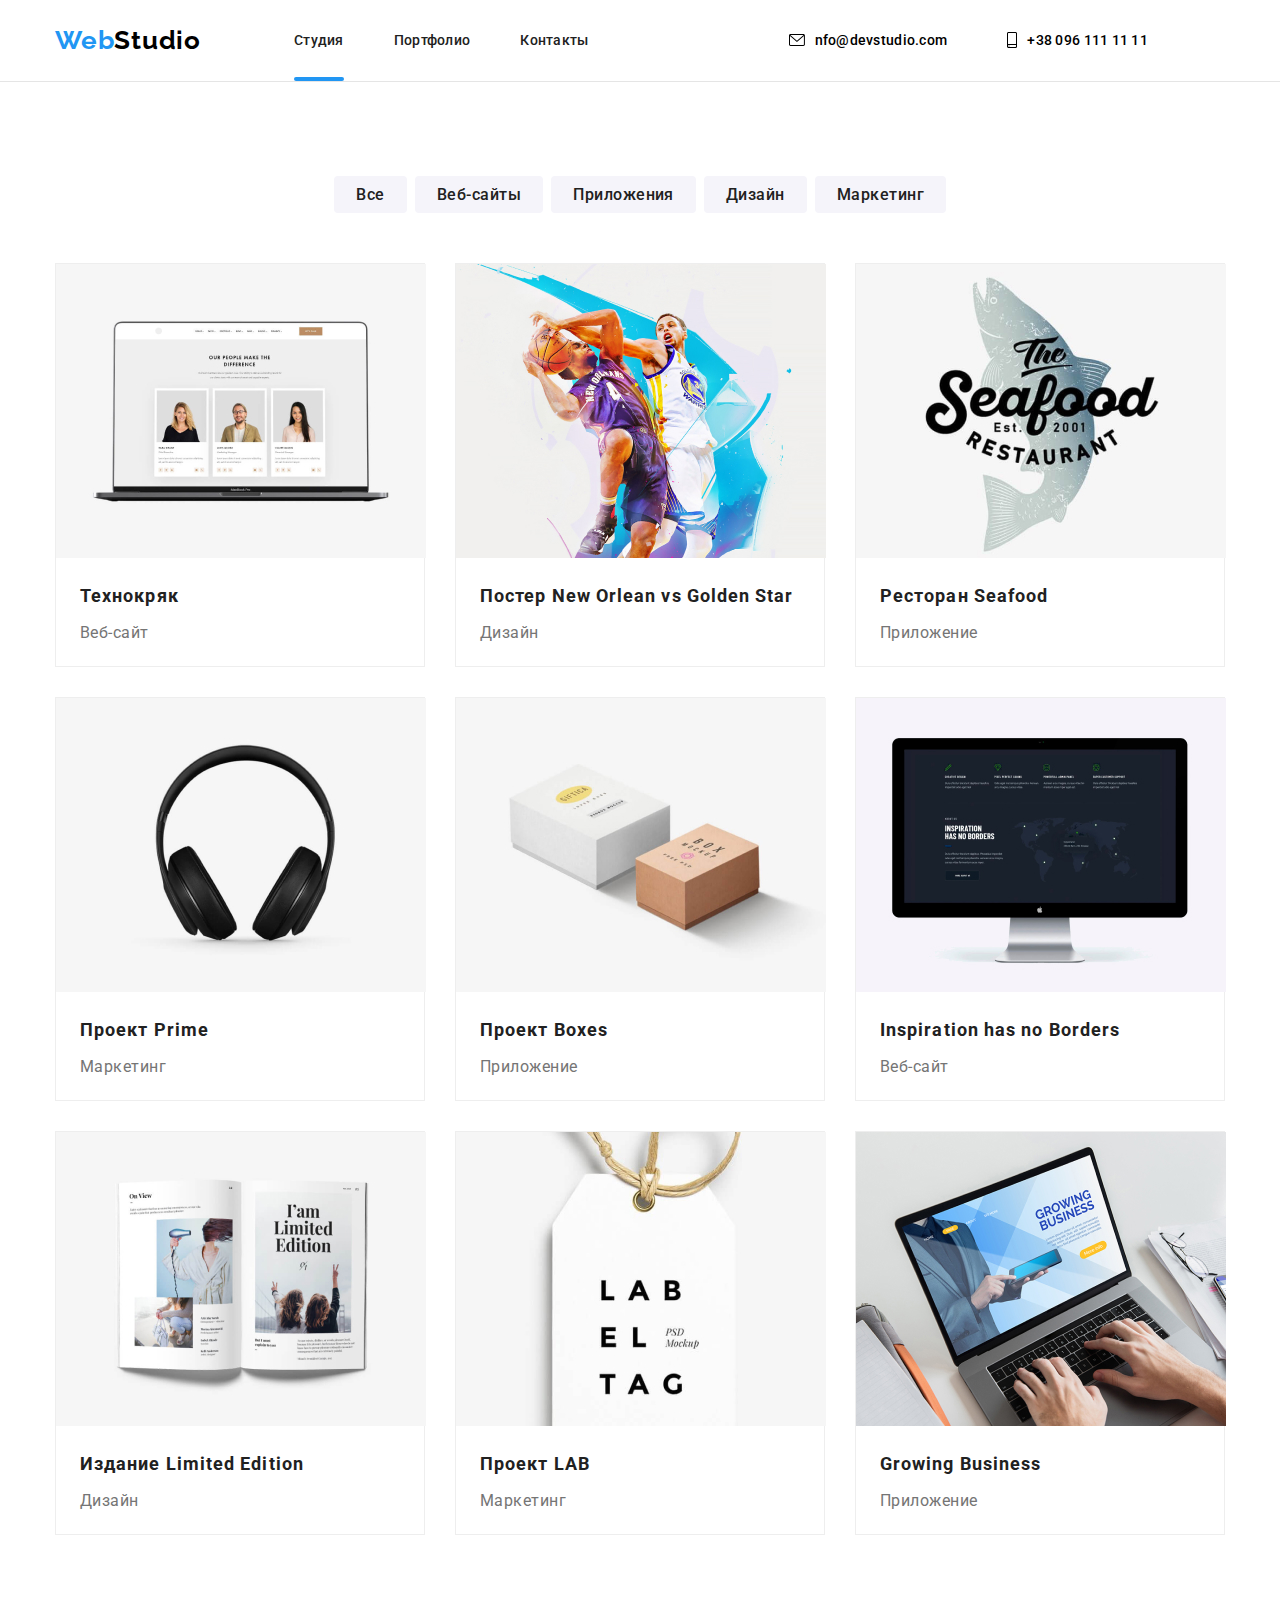
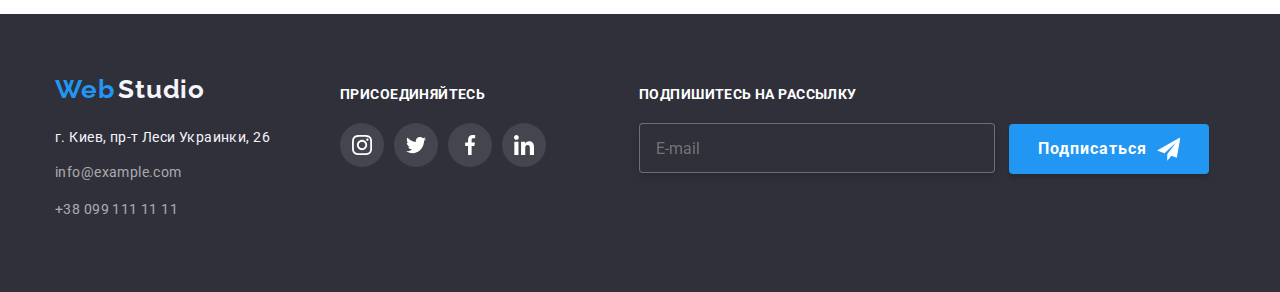
==== commit 4ae42592: "fixed" ====
--- a/portfolio.html
+++ b/portfolio.html
@@ -15,8 +15,9 @@
 <body>
     <header class="page-header">
         <div class="conteiner page-header_conteiner">
-    
+         
             <a href="index.html" class="logo logo--accent"><span class="web web--accent">Web</span>Studio</a>
+      
     
             <div class="menu-conteiner">     
     
@@ -36,21 +37,20 @@
             </div>
     
                 <div class="mobile-menu is-open" data-menu>
-    
+                    
                     <nav class="conteiner-nav"> 
                         <ul class="site-nav list">
                              <li class="site-nav_item">
-                                 <a class="site-nav_link "  href="index.html">Студия</a>
+                                 <a class="site-nav_link current"  href="index.html">Студия</a>
                              </li>
                              <li class="site-nav_item">
-                                 <a class="site-nav_link current" href="portfolio.html">Портфолио</a>
+                                 <a class="site-nav_link" href="portfolio.html">Портфолио</a>
                              </li>
                              <li class="site-nav_item">
                                  <a class="site-nav_link" href="#">Контакты</a>
                              </li>
                         </ul>
                     </nav>
-    
                     <ul class="list-contacts list">
                 <li class="list-contacts__item">
                     <a class="list-contacts__register" href="mailto:nfo@devstudio.com">
@@ -68,16 +68,23 @@
                         +38 096 111 11 11
                     </a>
                 </li>
+                     </ul>
+    
+                     <ul class="social-network">
+    
+                        <li class="social-network__item"><a href="#" class="social-network__text">Instagram</a></li>
+                        <li class="social-network__item"><a href="#" class="social-network__text">Twitter</a></li>
+                        <li class="social-network__item"><a href="#" class="social-network__text">Facebook</a></li>
+                        <li class="social-network__item"><a href="#" class="social-network__text">LinkedIn</a></li>
                     </ul>
     
+        
+    
+    
                 </div>
-           
     
                 
-    
-                       
-                
-    
+       
     </div>
     </header>
     
--- a/css/main.min.css
+++ b/css/main.min.css
@@ -1 +1 @@
-html{box-sizing:border-box}*,*::before,*::after{box-sizing:inherit}ol,ul,li{margin:0;padding:0}h1,h2,h3,h4,h5,h6{margin:0;padding:0}p{margin:0;padding:0}a{display:inline-block}body{font-family:"Roboto",sans-serif;background-color:#fff}.conteiner{padding-left:15px;padding-right:15px;margin-left:auto;margin-right:auto}@media screen and (min-width: 480px){.conteiner{width:480px}}@media screen and (min-width: 768px){.conteiner{width:768px}}@media screen and (min-width: 1200px){.conteiner{width:1200px}}.web{font-family:"Raleway";font-style:normal;font-weight:700;font-size:26px;line-height:1.2;letter-spacing:.03em;color:#2196f3;text-decoration:none}.logo{font-family:"Raleway";font-style:normal;font-weight:700;font-size:26px;line-height:1.2;letter-spacing:.03em;color:#000;text-decoration:none;transition:color 250ms cubic-bezier(0.4, 0, 0.2, 1)}.examples-conteiner,.button-conteiner,.section-clients__list,.section-team__list,.section-post__item,.footer-items,.list-contacts,.site-nav{list-style:none}.page-header{border-bottom:1px solid #e5e5e5;position:relative}@media screen and (max-width: 767px){.page-header_conteiner{display:flex;align-items:center;justify-content:space-between}}@media screen and (min-width: 768px){.page-header_conteiner{display:flex;align-items:center}}@media screen and (min-width: 1200px){.page-header_conteiner{display:flex;align-items:center}}.logo--accent:hover,.logo--accent:focus{color:#2196f3}@media screen and (max-width: 767px){.site-nav{display:block;align-items:center;margin-bottom:302px}}@media screen and (min-width: 768px){.site-nav{display:block;display:flex;align-items:center;margin-left:93px}}@media screen and (min-width: 1200px){.site-nav{display:block;display:flex;align-items:center;margin-left:93px}}.site-nav_link{display:block;padding-top:32px;padding-bottom:32px;font-style:normal;font-weight:500;font-size:14px;line-height:1.2;letter-spacing:.02em;color:#212121;text-decoration:none;transition:color 250ms cubic-bezier(0.4, 0, 0.2, 1)}.site-nav_link:hover,.site-nav_link:focus{color:#2196f3}@media screen and (max-width: 767px){.site-nav_link{font-size:40px;padding-top:0px}}.site-nav_item{position:relative}@media screen and (min-width: 768px){.site-nav_item+.site-nav_item{margin-left:50px}}.current:after{position:absolute;display:block;content:" ";width:100%;height:4px;border-radius:2px;background-color:#2196f3;bottom:0;left:0}@media screen and (max-width: 767px){.current:after{display:none}}@media screen and (max-width: 767px){.list-contacts{display:flex;flex-direction:column-reverse;margin-left:auto}}@media screen and (min-width: 768px){.list-contacts{display:flex;flex-flow:column;gap:10px;margin-left:84px}}@media screen and (min-width: 1200px){.list-contacts{display:flex;flex-direction:revert;align-items:center;margin-left:200px}}@media screen and (min-width: 1200px){.list-contacts__item+.list-contacts__item{margin-left:50px}}.list-contacts__register{display:flex;font-style:normal;font-weight:500;font-size:14px;line-height:1.2;letter-spacing:.02em;color:var(--secondary-text-color);text-decoration:none;align-items:center;transition:color 250ms cubic-bezier(0.4, 0, 0.2, 1)}@media screen and (min-width: 1200px){.list-contacts__register{justify-content:center}}.list-contacts__register:hover,.list-contacts__register:focus{color:#2196f3}@media screen and (max-width: 767px){.list-contacts__register{font-size:24px;margin-bottom:64px}}.list-contacts__phone{display:flex;font-style:normal;font-weight:500;font-size:14px;line-height:1.2;letter-spacing:.02em;color:var(--secondary-text-color);text-decoration:none;align-items:center;transition:color 250ms cubic-bezier(0.4, 0, 0.2, 1)}@media screen and (min-width: 1200px){.list-contacts__phone{justify-content:center}}.list-contacts__phone:hover,.list-contacts__phone:focus{color:#2196f3}@media screen and (max-width: 767px){.list-contacts__phone{font-size:34px;margin-bottom:32px}}.list-contacts__mail{width:16px;height:12px;margin-right:10px;cursor:pointer;transition:fill 250ms cubic-bezier(0.4, 0, 0.2, 1)}.list-contacts__mail:hover,.list-contacts__mail:focus{fill:#2196f3}.list-contacts__item:hover .list-contacts__mail,.list-contacts__item:focus .list-contacts__mail{fill:#2196f3}@media screen and (max-width: 767px){.list-contacts__mail{display:none}}.list-contacts__tell{width:10px;height:16px;margin-right:10px;cursor:pointer;transition:fill 250ms cubic-bezier(0.4, 0, 0.2, 1)}.list-contacts__tell:hover,.list-contacts__tell:focus{fill:#2196f3}.list-contacts__item:hover .list-contacts__tell,.list-contacts__item:focus .list-contacts__tell{fill:#2196f3}@media screen and (max-width: 767px){.list-contacts__tell{display:none}}.section-footer{padding-top:60px;padding-bottom:60px;background-color:#2f303a}@media screen and (min-width: 1200px){.section-footer__box{display:flex}}@media screen and (min-width: 480px){.section-footer__conteiner{display:block}}@media screen and (min-width: 768px){.section-footer__conteiner{display:flex;justify-content:space-around}}.footer-aside{display:block}.box{margin-bottom:20px}.web--color{color:#2196f3}.logo--color{color:#f5f4fa}.footer_logo{margin-left:auto;margin-right:auto}@media screen and (max-width: 767px){.footer_logo{text-align:center}}@media screen and (max-width: 767px){.footer-items__item{margin-left:auto;margin-right:auto}}@media screen and (min-width: 1200px){.footer-items__item{text-align:left}}.footer-networks{display:flex;margin-top:12px;justify-content:center}@media screen and (min-width: 1200px){.footer-networks{display:flex;margin-left:70px}}.footer-networks__holder{display:block}.footer-networks__title{font-style:normal;font-weight:700;font-size:14px;line-height:1.2;letter-spacing:.03em;text-transform:uppercase;color:#fff;margin-bottom:20px}@media screen and (max-width: 767px){.footer-networks__title{text-align:center}}@media screen and (min-width: 768px){.footer-networks__title{text-align:center}}@media screen and (min-width: 1200px){.footer-networks__title{text-align:left}}.box{display:flex;width:206px;height:44px;list-style:none;margin-left:auto;margin-right:auto;margin-bottom:30px;justify-content:space-between}.box__button{border:none;width:44px;height:44px;padding:12px;background-color:#fff;border-radius:120px;cursor:pointer;transition:background-color 250ms cubic-bezier(0.4, 0, 0.2, 1)}.box__button:hover,.box__button:focus{background-color:#2196f3}.box__button--color{background-color:rgba(255,255,255,.1)}.box__icon{width:20px;height:20px;cursor:pointer;fill:#afb1b8;transition:fill 250ms cubic-bezier(0.4, 0, 0.2, 1)}.box__icon:hover,.box__icon:focus{fill:#fff}.box__button:hover .box__icon,.box__button:focus .box__icon{fill:#fff}.box__icon--color{fill:#fff}.footer-subscribe{display:block;margin-top:12px;margin-bottom:20px;padding:0;height:150px}@media screen and (min-width: 1200px){.footer-subscribe{display:block;width:570px;height:86px;margin-left:93px}}.footer-subscribe__title{font-style:normal;font-weight:700;font-size:14px;line-height:1.2;letter-spacing:.03em;text-transform:uppercase;margin-bottom:20px;color:#fff}@media screen and (max-width: 767px){.footer-subscribe__title{text-align:center}}@media screen and (min-width: 768px){.footer-subscribe__title{text-align:center}}@media screen and (min-width: 1200px){.footer-subscribe__title{text-align:left}}.footer-subscribe__email{display:block;height:50px;border:1px solid rgba(255,255,255,.3);filter:drop-shadow(0px 4px 4px rgba(0, 0, 0, 0.15));border-radius:4px;background:#2f303a;padding-top:15px;padding-bottom:15px;padding-left:16px;color:rgba(255,255,255,.6)}@media screen and (max-width: 479px){.footer-subscribe__email{margin-left:auto;margin-right:auto;margin-bottom:20px;width:100%}}@media screen and (min-width: 480px){.footer-subscribe__email{width:450px;margin-bottom:20px}}@media screen and (min-width: 767px){.footer-subscribe__email{margin-left:auto;margin-right:auto;margin-bottom:20px}}@media screen and (min-width: 1200px){.footer-subscribe__email{display:inline-block;width:356px;margin-right:10px}}.footer-subscribe__button{align-items:center;justify-content:center;width:200px;height:50px;padding:10px 29px;background:#2196f3;box-shadow:0px 4px 4px rgba(0,0,0,.15);border-radius:4px;border:none;cursor:pointer;margin:0}@media screen and (max-width: 479px){.footer-subscribe__button{display:flex;margin-left:auto;margin-right:auto}}@media screen and (min-width: 480px){.footer-subscribe__button{display:flex;margin-left:auto;margin-right:auto}}@media screen and (min-width: 768px){.footer-subscribe__button{display:flex;margin-left:auto;margin-right:auto}}@media screen and (min-width: 1200px){.footer-subscribe__button{display:inline-flex}}.footer-subscribe__text{display:block;font-style:normal;font-weight:700;font-size:16px;line-height:1.9;letter-spacing:.06em;color:#fff;margin-right:10px}.footer-subscribe__icon{display:block;width:24px;height:24px;-o-object-fit:cover;object-fit:cover;background-size:cover;margin:0;bottom:0}.address{font-style:normal;font-weight:400;font-size:14px;line-height:1.7;letter-spacing:.03em;color:#f5f4fa;margin-bottom:9px}@media screen and (max-width: 767px){.address{text-align:center}}@media screen and (max-width: 767px){.footer-items{flex-direction:column;display:flex}}.footer-items__contact{font-style:normal;font-weight:400;font-size:14px;line-height:2;letter-spacing:.03em;color:rgba(255,255,255,.6);text-decoration:none;margin-bottom:9px;transition:color 250ms cubic-bezier(0.4, 0, 0.2, 1)}.footer-items__contact:hover,.footer-items__contact:focus{color:#2196f3}.conteiner-fon{max-width:1600px;margin-left:auto;margin-right:auto;background-image:linear-gradient(to right, rgba(85, 62, 62, 0.5), rgba(49, 40, 49, 0.5), rgba(55, 61, 55, 0.5)),url(../img/Fon.jpg);background-position:center;background-size:cover;background-repeat:no-repeat}@media(min-device-pixel-ratio),(-webkit-min-device-pixel-ratio: 2),(min-resolution: 2dppx),(min-resolution: 192dpi){.conteiner-fon{background-image:linear-gradient(to right, rgba(85, 62, 62, 0.5), rgba(49, 40, 49, 0.5), rgba(55, 61, 55, 0.5)),url(../img/Fon@2x.jpg)}}@media screen and (max-width: 767px){.conteiner-fon{background-size:480px 400px}}@media screen and (min-width: 768px){.conteiner-fon{background-size:768px 400px}}@media screen and (min-width: 1200px){.conteiner-fon{background-size:1600px 600px}}.section-hero{text-align:center}@media screen and (max-width: 387px){.section-hero{padding-top:112px;padding-bottom:112px}}@media screen and (min-width: 388px){.section-hero{padding-top:118px;padding-bottom:118px}}@media screen and (min-width: 1200px){.section-hero{padding-top:200px;padding-bottom:200px}}.section-hero__caption{margin-left:auto;margin-right:auto;margin-bottom:30px;font-style:normal;font-weight:900;font-size:44px;line-height:1.4;text-align:center;letter-spacing:.06em;text-transform:uppercase;color:#fff}@media screen and (max-width: 767px){.section-hero__caption{width:auto;font-size:26px}}@media screen and (min-width: 768px){.section-hero__caption{width:360px;font-size:26px}}@media screen and (min-width: 1200px){.section-hero__caption{width:696px;font-size:44px}}.section-hero__button{padding:10px 32px;font-style:normal;font-weight:700;font-size:16px;line-height:1.9;align-items:center;text-align:center;letter-spacing:.06em;color:#f5f4fa;background-color:#2196f3;min-width:200px;height:50px;border-radius:4px;cursor:pointer;border:rgba(0,0,0,0)}.section-hero__button:hover,.section-hero__button:focus{color:#000;box-shadow:0px 4px 4px rgba(0,0,0,.15)}.section-post{text-align:center;padding-bottom:94px;padding-top:94px}@media screen and (min-width: 768px){.section-post__list{display:flex;flex-wrap:wrap;margin:-15px}}@media screen and (min-width: 1200px){.section-post__list{display:flex;margin:-15px}}.section-post__item{text-align:left}@media screen and (min-width: 768px){.section-post__item{flex-basis:calc((100% - 60px)/2);margin:15px}}@media screen and (min-width: 1200px){.section-post__item{flex-basis:calc((100% - 120px)/4);margin:15px}}.section-post__conteiner{background-repeat:no-repeat;background-position:center;background-color:#f5f4fa;border-radius:4px;margin-bottom:30px;display:flex;justify-content:center;align-items:center}.section-post__icon{width:70px;height:70px}.section-post__title{margin-bottom:10px;font-style:normal;font-weight:700;font-size:14px;line-height:1.2;letter-spacing:.03em;text-transform:uppercase;color:#212121}@media screen and (max-width: 479px){.section-post__title{text-align:center}}.section-post__text{font-style:normal;font-weight:400;font-size:14px;line-height:1.7;letter-spacing:.03em;color:#757575}.section-work{display:none}@media screen and (min-width: 1200px){.section-work{display:flex;padding-bottom:94px}}.section-work__caption{margin-bottom:50px;font-style:normal;font-weight:700;font-size:36px;line-height:1.2;text-align:center;letter-spacing:.03em;color:#212121}.section-work__conteiner{display:flex;gap:30px}.section-work__overlay{position:relative}.section-work__img{display:flex}.section-work__icon{width:100%}.section-work__tip{display:flex;width:100%;height:70px;background:rgba(47,48,58,.8);justify-content:center;align-items:center;position:absolute;bottom:0;left:0}.section-work__text{display:block;font-style:normal;font-weight:700;font-size:14px;line-height:1.2;text-align:center;letter-spacing:.03em;text-transform:uppercase;color:#fff}.section-team{padding-bottom:94px;padding-top:94px;margin-left:auto;margin-right:auto;background-color:#f5f4fa}.section-team__caption{margin-bottom:50px;font-style:normal;font-weight:700;font-size:36px;line-height:1.2;text-align:center;letter-spacing:.03em;color:#212121}@media screen and (min-width: 768px){.section-team__list{display:flex;flex-wrap:wrap;margin:-15px}}@media screen and (min-width: 1200px){.section-team__list{display:flex;flex-wrap:nowrap}}.section-team__subtitle{border:#fff;box-shadow:0px 1px 3px rgba(0,0,0,.12),0px 1px 1px rgba(0,0,0,.14),0px 2px 1px rgba(0,0,0,.2);border-radius:0px 0px 4px 4px;background:#fff}@media screen and (min-width: 768px){.section-team__subtitle{flex-basis:calc((100% - 60px)/2);margin:15px}}@media screen and (min-width: 1200px){.section-team__subtitle{justify-content:space-between}}.section-team__picture{margin-bottom:30px;width:100%}.section-team__name{margin-bottom:10px;font-style:normal;font-weight:500;font-size:16px;line-height:1.2;text-align:center;letter-spacing:.03em;color:#212121}.section-team__job{margin-bottom:30px;font-family:"Roboto";font-style:normal;font-weight:400;font-size:16px;line-height:1.2;text-align:center;letter-spacing:.03em;color:#757575}.section-clients{padding-top:94px;padding-bottom:113px}.section-clients__caption{font-style:normal;font-weight:700;font-size:36px;line-height:1.2;text-align:center;letter-spacing:.03em;color:var(--primary-text-color);margin-bottom:50px}.section-clients__subtitle{display:flex;list-style:none;border:1px solid #afb1b8;border-radius:4px;align-items:center;cursor:pointer;justify-content:center;transition:border-color 250ms cubic-bezier(0.4, 0, 0.2, 1)}.section-clients__subtitle:hover,.section-clients__subtitle:focus{border-color:#2196f3}.section-clients__list{display:flex;flex-wrap:wrap;margin:-15px}@media screen and (min-width: 768px){.section-clients__list{display:flex;flex-wrap:wrap;margin:-15px}}@media screen and (min-width: 1200px){.section-clients__list{display:flex;flex-wrap:wrap;margin:-15px}}.section-clients__item{flex-basis:calc((100% - 60px)/2);margin:15px}@media screen and (min-width: 768px){.section-clients__item{flex-basis:calc((100% - 90px)/3);margin:15px}}@media screen and (min-width: 1200px){.section-clients__item{flex-basis:calc((100% - 180px)/6);margin:15px}}.section-clients__logo{display:block;width:106px;height:60px;fill:#afb1b8;cursor:pointer;transition:fill 250ms cubic-bezier(0.4, 0, 0.2, 1)}.section-clients__subtitle:hover .section-clients__logo,.section-clients__subtitle:focus .section-clients__logo{fill:#2196f3}@media screen and (min-width: 480px){.section-examples{padding-top:40px;padding-bottom:60px}}@media screen and (min-width: 768px){.section-examples{padding-top:60px;padding-bottom:60px}}@media screen and (min-width: 1200px){.section-examples{padding-top:94px;padding-bottom:94px}}@media screen and (max-width: 767px){.button-conteiner{display:flex;margin-bottom:50px;flex-wrap:wrap}}@media screen and (min-width: 768px){.button-conteiner{display:flex;justify-content:center;margin-bottom:50px;flex-wrap:wrap}}@media screen and (min-width: 1200px){.button-conteiner{display:flex;justify-content:center;margin-bottom:50px;flex-wrap:wrap}}@media screen and (min-width: 768px){.button-conteiner__item+.button-conteiner__item{margin-left:8px}}@media screen and (min-width: 1200px){.button-conteiner__item+.button-conteiner__item{margin-left:8px}}.button-conteiner__bar{min-width:73px;font-family:"Roboto";font-style:normal;font-weight:500;font-size:16px;line-height:1.6;text-align:center;letter-spacing:.03em;cursor:pointer;background-color:#f5f4fa;color:#212121;border:rgba(0,0,0,0);border-radius:4px;transition:background-color 250ms cubic-bezier(0.4, 0, 0.2, 1),color 250ms cubic-bezier(0.4, 0, 0.2, 1),box-shadow 250ms cubic-bezier(0.4, 0, 0.2, 1)}.button-conteiner__bar:focus,.button-conteiner__bar:hover{background-color:#2196f3;color:#f5f4fa;box-shadow:0 10px 10px -5px rgba(0,0,0,.3)}@media screen and (max-width: 767px){.button-conteiner__bar{flex-basis:calc((100% - 48px)/3);margin:8px;padding:6px 22px}}@media screen and (min-width: 460px){.examples-conteiner{display:flex;flex-wrap:wrap;margin:-15px}}@media screen and (min-width: 768px){.examples-conteiner{display:flex;flex-wrap:wrap;margin:-15px}}@media screen and (min-width: 1200px){.examples-conteiner{display:flex;flex-wrap:wrap;margin:-15px}}.examples-conteiner__border{height:404px;width:450px;border:1px solid #eee;cursor:pointer;transition:box-shadow 250ms cubic-bezier(0.4, 0, 0.2, 1)}.examples-conteiner__border:nth-child(n+7){margin-bottom:0px}.examples-conteiner__border:hover{box-shadow:0px 1px 1px rgba(0,0,0,.12),0px 4px 4px rgba(0,0,0,.06),1px 4px 6px rgba(0,0,0,.16)}@media screen and (min-width: 460px){.examples-conteiner__border{flex-basis:calc((100% - 30px)/1);margin:15px;height:404px;width:450px}}@media screen and (min-width: 768px){.examples-conteiner__border{flex-basis:calc((100% - 60px)/2);margin:15px;height:440px;width:354px}}@media screen and (min-width: 1200px){.examples-conteiner__border{flex-basis:calc((100% - 90px)/3);margin:15px;width:370px;height:404px}}.examples-conteiner__img{position:relative;overflow:hidden}@media screen and (max-width: 767px){.examples-conteiner__img{height:294px;width:450px}}@media screen and (min-width: 768px){.examples-conteiner__img{height:294px;width:354px}}@media screen and (min-width: 1200px){.examples-conteiner__img{height:294px;width:370px}}.examples-conteiner__picture{display:block;width:100%}.examples-conteiner__overlay{width:100%;height:100%;background-color:rgba(33,150,243,.9);position:absolute;transition:transform 250ms cubic-bezier(0.4, 0, 0.2, 1);transform:translateY(100%)}.examples-conteiner__border:hover .examples-conteiner__overlay{transform:translateY(-100%)}.examples-conteiner__item{display:inline-flex;position:absolute;top:50%;left:50%;transform:translate(-50%, -50%)}.examples-conteiner__paragraph{display:block;font-family:"Roboto";font-style:normal;font-weight:400;font-size:18px;line-height:28px;letter-spacing:.03em;color:#fff;width:322px;height:168px}.examples-table{padding:20px 24px}.examples-table__title{margin-bottom:4px;font-style:normal;font-weight:700;font-size:18px;line-height:2;letter-spacing:.06em;color:#212121}.examples-table__text{font-style:normal;font-weight:400;font-size:16px;line-height:1.9;letter-spacing:.03em;color:#757575}.backdrop{position:fixed;top:0;left:0;width:100%;height:100%;background-color:rgba(0,0,0,.2);opacity:1;transition:opacity 250ms cubic-bezier(0.4, 0, 0.2, 1);overflow-y:scroll}@media screen and (max-width: 767px){.backdrop{padding:93px 15px}}.backdrop.is-hidden{opacity:0;transition:opacity 250ms cubic-bezier(0.4, 0, 0.2, 1);pointer-events:none}@media screen and (max-width: 479px){.modal{display:block;height:609px;background-color:#fff;margin:0;padding:0;padding-top:1px}}@media screen and (min-width: 480px){.modal{position:absolute;display:block;width:450px;height:609px;background-color:#fff;top:50%;left:50%;transform:translate(-50%, -50%);margin:0;padding:0}}@media screen and (min-width: 768px){.modal{position:absolute;display:block;width:450px;height:609px;background-color:#fff;top:50%;left:50%;transform:translate(-50%, -50%);margin:0;padding:0}}@media screen and (min-width: 1200px){.modal{position:absolute;display:block;width:528px;height:581px;background-color:#fff;top:50%;left:50%;transform:translate(-50%, -50%);margin:0;padding:0}}.modal-box{display:block;margin:0;margin-left:40px;margin-right:40px;margin-bottom:20px}@media screen and (min-width: 768px){.modal-box{width:370px}}@media screen and (min-width: 1200px){.modal-box{width:448px}}.modal-box-list{list-style-type:none;margin-bottom:20px}.modal-box-item{margin-bottom:10px;display:flex;flex-direction:column}.modal-box-item:last-child{margin-bottom:0}.modal-box-united{position:relative}.modal-box-text{font-style:normal;font-weight:400;font-size:12px;line-height:1.2;letter-spacing:.01em;margin-bottom:4px;color:#757575}.comment-box{resize:none;height:120px;cursor:pointer;padding:12px 16px;border:1px solid rgba(33,33,33,.2);border-radius:4px}.comment-box:hover{border-color:#2196f3}.modal-box-button{display:block;width:200px;height:50px;background:#2196f3;box-shadow:0px 4px 4px rgba(0,0,0,.15);border-radius:4px;border:none;margin-left:auto;margin-right:auto;margin-top:30px;cursor:pointer;font-style:normal;font-weight:700;font-size:16px;line-height:1.9;align-items:center;text-align:center;letter-spacing:.06em;color:#fff}.modal-box-border{border:1px solid rgba(33,33,33,.2);border-radius:4px;width:100%;height:40px;cursor:pointer;padding-top:12px;padding-bottom:12px;transition:border 250ms cubic-bezier(0.4, 0, 0.2, 1),border-radius 250ms cubic-bezier(0.4, 0, 0.2, 1)}.modal-box-border:hover{border:1px solid #2196f3;border-radius:4px}.checkbox-markup{position:relative}.checkbox-input{position:absolute;width:1px;height:1px;margin:-1px;border:0;padding:0;white-space:nowrap;-webkit-clip-path:inset(100%);clip-path:inset(100%);clip:rect(0 0 0 0);overflow:hidden}.checkbox-icon{display:inline-block;position:absolute;width:16px;height:15px;border:2px solid #000;border-radius:2px;background-color:#fff;fill:#fff;background-size:contain;padding:0;transform:translateY(30%);transition:background-color 250ms cubic-bezier(0.4, 0, 0.2, 1),fill 250ms cubic-bezier(0.4, 0, 0.2, 1),border 250ms cubic-bezier(0.4, 0, 0.2, 1),background-origin 250ms cubic-bezier(0.4, 0, 0.2, 1)}@media screen and (max-width: 767px){.checkbox-icon{top:-2px}}@media screen and (min-width: 768px){.checkbox-icon{top:-2px}}@media screen and (min-width: 1200px){.checkbox-icon{left:13px;top:0}}.checkbox-input:checked+.checkbox-icon{background-color:#2196f3;fill:#fff;background-origin:border-box;border:#2196f3}.modal-text{font-style:normal;font-weight:700;font-size:20px;line-height:1.2;text-align:center;letter-spacing:.03em;color:#212121;margin-bottom:12px}.checkbox-text{font-style:normal;font-weight:400;line-height:1.7;letter-spacing:.03em;color:#757575;cursor:pointer}@media screen and (max-width: 767px){.checkbox-text{margin-left:24px;font-size:12px}}@media screen and (min-width: 768px){.checkbox-text{margin-left:24px;font-size:12px}}@media screen and (min-width: 1200px){.checkbox-text{margin-left:36px;font-size:14px}}.checkbox-input-text{font-style:normal;font-weight:400;line-height:1.7;letter-spacing:.03em;-webkit-text-decoration-line:underline;text-decoration-line:underline;color:#2196f3}@media screen and (max-width: 767px){.checkbox-input-text{font-size:12px}}@media screen and (min-width: 768px){.checkbox-input-text{font-size:12px}}@media screen and (min-width: 1200px){.checkbox-input-text{font-size:14px}}.modal-box-icons{position:absolute;top:50%;left:12px;transform:translateY(-50%);width:18px;height:18px;background-size:cover;cursor:pointer;fill:#000;transition:fill 250ms cubic-bezier(0.4, 0, 0.2, 1)}.modal-box-border:hover+.modal-box-icons,.modal-box-border:focus+.modal-box-icons{fill:#2196f3}.close{display:flex;padding:0;width:30px;height:30px;justify-content:center;align-items:center;border-radius:45px;background-color:#fff;margin-top:8px;border:1px solid rgba(0,0,0,.1)}@media screen and (max-width: 479px){.close{margin-left:89%}}@media screen and (min-width: 480px){.close{margin-left:412px}}@media screen and (min-width: 768px){.close{margin-left:412px}}@media screen and (min-width: 1200px){.close{margin-left:490px}}.close-img{display:block;background-size:cover;-o-object-fit:cover;object-fit:cover;fill:#000;cursor:pointer;width:30px;height:30px}.close-img:hover{fill:#2196f3}.box{display:flex;width:206px;height:44px;list-style:none;margin-left:auto;margin-right:auto;margin-bottom:30px;justify-content:space-between}.box_button{border:none;width:44px;height:44px;padding:12px;background-color:#fff;border-radius:120px;cursor:pointer;transition:background-color 250ms cubic-bezier(0.4, 0, 0.2, 1)}.box_button:hover,.box_button:focus{background-color:#2196f3}.box_icon{width:20px;height:20px;cursor:pointer;fill:#afb1b8;transition:fill 250ms cubic-bezier(0.4, 0, 0.2, 1)}.box_icon:hover,.box_icon:focus{fill:#fff}.box_button:hover .box_icon,.box_button:focus .box_icon{fill:#fff}@media screen and (max-width: 767px){.menu-conteiner{margin-left:auto}}@media screen and (min-width: 768px){.menu-conteiner{display:none}}.menu-button{display:inline-flex;margin:0;padding:0;border:none;background-color:rgba(0,0,0,0)}.menu-button .icon-close{display:none}.menu-button.is-open .icon-close{display:block}.menu-button.is-open .icon-menu{display:none}@media screen and (max-width: 767px){.mobile-menu{display:none;padding:0px 40px;background:#fff;box-shadow:0px 4px 8px rgba(0,0,0,.04),0px 2px 4px rgba(0,0,0,.08),0px 1px 3px rgba(0,0,0,.16);position:absolute;z-index:99;top:100%;left:0;width:100%;height:796px}.mobile-menu.is-open{display:block}}@media screen and (min-width: 768px){.mobile-menu{display:flex;align-items:center}}@media screen and (min-width: 1200px){.mobile-menu{display:flex;align-items:center}}@media screen and (max-width: 767px){.social-network{display:inline-flex;align-items:center;flex-wrap:wrap;width:auto;list-style:none}}@media screen and (min-width: 768px){.social-network{display:none}}.social-network__item{border-right:1px solid #000;padding-right:10px;padding-left:10px}.social-network__item:last-child{border-right:none;padding-right:0}.social-network__item:first-child{padding-left:0}.social-network__text{display:block;font-style:normal;font-weight:500;font-size:16px;line-height:1.2;letter-spacing:.02em;text-decoration:none;color:#000}/*# sourceMappingURL=main.min.css.map */+html{box-sizing:border-box}*,*::before,*::after{box-sizing:inherit}ol,ul,li{margin:0;padding:0}h1,h2,h3,h4,h5,h6{margin:0;padding:0}p{margin:0;padding:0}a{display:inline-block}body{font-family:"Roboto",sans-serif;background-color:#fff}.conteiner{padding-left:15px;padding-right:15px;margin-left:auto;margin-right:auto}@media screen and (min-width: 480px){.conteiner{width:480px}}@media screen and (min-width: 768px){.conteiner{width:768px}}@media screen and (min-width: 1200px){.conteiner{width:1200px}}.web{font-family:"Raleway";font-style:normal;font-weight:700;font-size:26px;line-height:1.2;letter-spacing:.03em;color:#2196f3;text-decoration:none}.logo{font-family:"Raleway";font-style:normal;font-weight:700;font-size:26px;line-height:1.2;letter-spacing:.03em;color:#000;text-decoration:none;transition:color 250ms cubic-bezier(0.4, 0, 0.2, 1)}.examples-conteiner,.button-conteiner,.section-clients__list,.section-team__list,.section-post__item,.footer-items,.list-contacts,.site-nav{list-style:none}.page-header{border-bottom:1px solid #e5e5e5;position:relative}@media screen and (max-width: 767px){.page-header_conteiner{display:flex;align-items:center;justify-content:space-between}}@media screen and (min-width: 768px){.page-header_conteiner{display:flex;align-items:center}}@media screen and (min-width: 1200px){.page-header_conteiner{display:flex;align-items:center}}.logo--accent:hover,.logo--accent:focus{color:#2196f3}@media screen and (max-width: 767px){.site-nav{display:block;align-items:center;margin-bottom:302px}}@media screen and (min-width: 768px){.site-nav{display:block;display:flex;align-items:center;margin-left:93px}}@media screen and (min-width: 1200px){.site-nav{display:block;display:flex;align-items:center;margin-left:93px}}.site-nav_link{display:block;padding-top:32px;padding-bottom:32px;font-style:normal;font-weight:500;font-size:14px;line-height:1.2;letter-spacing:.02em;color:#212121;text-decoration:none;transition:color 250ms cubic-bezier(0.4, 0, 0.2, 1)}.site-nav_link:hover,.site-nav_link:focus{color:#2196f3}@media screen and (max-width: 767px){.site-nav_link{font-size:40px;padding-top:0px}}.site-nav_item{position:relative}@media screen and (min-width: 768px){.site-nav_item+.site-nav_item{margin-left:50px}}.current:after{position:absolute;display:block;content:" ";width:100%;height:4px;border-radius:2px;background-color:#2196f3;bottom:0;left:0}@media screen and (max-width: 767px){.current:after{display:none}}@media screen and (max-width: 767px){.list-contacts{display:flex;flex-direction:column-reverse;margin-left:auto}}@media screen and (min-width: 768px){.list-contacts{display:flex;flex-flow:column;gap:10px;margin-left:84px}}@media screen and (min-width: 1200px){.list-contacts{display:flex;flex-direction:revert;align-items:center;margin-left:200px}}@media screen and (min-width: 1200px){.list-contacts__item+.list-contacts__item{margin-left:50px}}.list-contacts__register{display:flex;font-style:normal;font-weight:500;font-size:14px;line-height:1.2;letter-spacing:.02em;color:var(--secondary-text-color);text-decoration:none;align-items:center;transition:color 250ms cubic-bezier(0.4, 0, 0.2, 1)}@media screen and (min-width: 1200px){.list-contacts__register{justify-content:center}}.list-contacts__register:hover,.list-contacts__register:focus{color:#2196f3}@media screen and (max-width: 767px){.list-contacts__register{font-size:24px;margin-bottom:64px}}.list-contacts__phone{display:flex;font-style:normal;font-weight:500;font-size:14px;line-height:1.2;letter-spacing:.02em;color:var(--secondary-text-color);text-decoration:none;align-items:center;transition:color 250ms cubic-bezier(0.4, 0, 0.2, 1)}@media screen and (min-width: 1200px){.list-contacts__phone{justify-content:center}}.list-contacts__phone:hover,.list-contacts__phone:focus{color:#2196f3}@media screen and (max-width: 767px){.list-contacts__phone{font-size:34px;margin-bottom:32px}}.list-contacts__mail{width:16px;height:12px;margin-right:10px;cursor:pointer;transition:fill 250ms cubic-bezier(0.4, 0, 0.2, 1)}.list-contacts__mail:hover,.list-contacts__mail:focus{fill:#2196f3}.list-contacts__item:hover .list-contacts__mail,.list-contacts__item:focus .list-contacts__mail{fill:#2196f3}@media screen and (max-width: 767px){.list-contacts__mail{display:none}}.list-contacts__tell{width:10px;height:16px;margin-right:10px;cursor:pointer;transition:fill 250ms cubic-bezier(0.4, 0, 0.2, 1)}.list-contacts__tell:hover,.list-contacts__tell:focus{fill:#2196f3}.list-contacts__item:hover .list-contacts__tell,.list-contacts__item:focus .list-contacts__tell{fill:#2196f3}@media screen and (max-width: 767px){.list-contacts__tell{display:none}}.section-footer{padding-top:60px;padding-bottom:60px;background-color:#2f303a}@media screen and (min-width: 1200px){.section-footer__box{display:flex}}@media screen and (min-width: 480px){.section-footer__conteiner{display:block}}@media screen and (min-width: 768px){.section-footer__conteiner{display:flex;justify-content:space-around}}.footer-aside{display:block}.box{margin-bottom:20px}.web--color{color:#2196f3}.logo--color{color:#f5f4fa}.footer_logo{margin-left:auto;margin-right:auto;margin-bottom:20px}@media screen and (max-width: 767px){.footer_logo{text-align:center}}@media screen and (max-width: 767px){.footer-items__item{margin-left:auto;margin-right:auto}}@media screen and (min-width: 1200px){.footer-items__item{text-align:left}}.footer-networks{display:flex;margin-top:12px;justify-content:center}@media screen and (min-width: 1200px){.footer-networks{display:flex;margin-left:70px}}.footer-networks__holder{display:block}.footer-networks__title{font-style:normal;font-weight:700;font-size:14px;line-height:1.2;letter-spacing:.03em;text-transform:uppercase;color:#fff;margin-bottom:20px}@media screen and (max-width: 767px){.footer-networks__title{text-align:center}}@media screen and (min-width: 768px){.footer-networks__title{text-align:center}}@media screen and (min-width: 1200px){.footer-networks__title{text-align:left}}.box{display:flex;width:206px;height:44px;list-style:none;margin-left:auto;margin-right:auto;margin-bottom:30px;justify-content:space-between}.box__button{border:none;width:44px;height:44px;padding:12px;background-color:#fff;border-radius:120px;cursor:pointer;transition:background-color 250ms cubic-bezier(0.4, 0, 0.2, 1)}.box__button:hover,.box__button:focus{background-color:#2196f3}.box__button--color{background-color:rgba(255,255,255,.1)}.box__icon{width:20px;height:20px;cursor:pointer;fill:#afb1b8;transition:fill 250ms cubic-bezier(0.4, 0, 0.2, 1)}.box__icon:hover,.box__icon:focus{fill:#fff}.box__button:hover .box__icon,.box__button:focus .box__icon{fill:#fff}.box__icon--color{fill:#fff}.footer-subscribe{display:block;margin-top:12px;margin-bottom:20px;padding:0;height:150px}@media screen and (min-width: 1200px){.footer-subscribe{display:block;width:570px;height:86px;margin-left:93px}}.footer-subscribe__title{font-style:normal;font-weight:700;font-size:14px;line-height:1.2;letter-spacing:.03em;text-transform:uppercase;margin-bottom:20px;color:#fff}@media screen and (max-width: 767px){.footer-subscribe__title{text-align:center}}@media screen and (min-width: 768px){.footer-subscribe__title{text-align:center}}@media screen and (min-width: 1200px){.footer-subscribe__title{text-align:left}}.footer-subscribe__email{display:block;height:50px;border:1px solid rgba(255,255,255,.3);filter:drop-shadow(0px 4px 4px rgba(0, 0, 0, 0.15));border-radius:4px;background:#2f303a;padding-top:15px;padding-bottom:15px;padding-left:16px;color:rgba(255,255,255,.6)}@media screen and (max-width: 479px){.footer-subscribe__email{margin-left:auto;margin-right:auto;margin-bottom:20px;width:100%}}@media screen and (min-width: 480px){.footer-subscribe__email{width:450px;margin-bottom:20px}}@media screen and (min-width: 767px){.footer-subscribe__email{margin-left:auto;margin-right:auto;margin-bottom:20px}}@media screen and (min-width: 1200px){.footer-subscribe__email{display:inline-block;width:356px;margin-right:10px}}.footer-subscribe__button{align-items:center;justify-content:center;width:200px;height:50px;padding:10px 29px;background:#2196f3;box-shadow:0px 4px 4px rgba(0,0,0,.15);border-radius:4px;border:none;cursor:pointer;margin:0}@media screen and (max-width: 479px){.footer-subscribe__button{display:flex;margin-left:auto;margin-right:auto}}@media screen and (min-width: 480px){.footer-subscribe__button{display:flex;margin-left:auto;margin-right:auto}}@media screen and (min-width: 768px){.footer-subscribe__button{display:flex;margin-left:auto;margin-right:auto}}@media screen and (min-width: 1200px){.footer-subscribe__button{display:inline-flex}}.footer-subscribe__text{display:block;font-style:normal;font-weight:700;font-size:16px;line-height:1.9;letter-spacing:.06em;color:#fff;margin-right:10px}.footer-subscribe__icon{display:block;width:24px;height:24px;-o-object-fit:cover;object-fit:cover;background-size:cover;margin:0;bottom:0}.address{font-style:normal;font-weight:400;font-size:14px;line-height:1.7;letter-spacing:.03em;color:#f5f4fa;margin-bottom:9px}@media screen and (max-width: 767px){.address{text-align:center}}@media screen and (max-width: 767px){.footer-items{flex-direction:column;display:flex}}.footer-items__contact{font-style:normal;font-weight:400;font-size:14px;line-height:2;letter-spacing:.03em;color:rgba(255,255,255,.6);text-decoration:none;margin-bottom:9px;transition:color 250ms cubic-bezier(0.4, 0, 0.2, 1)}.footer-items__contact:hover,.footer-items__contact:focus{color:#2196f3}.conteiner-fon{max-width:1600px;margin-left:auto;margin-right:auto;background-image:linear-gradient(to right, rgba(85, 62, 62, 0.5), rgba(49, 40, 49, 0.5), rgba(55, 61, 55, 0.5)),url(../img/Fon.jpg);background-position:center;background-size:cover;background-repeat:no-repeat}@media(min-device-pixel-ratio),(-webkit-min-device-pixel-ratio: 2),(min-resolution: 2dppx),(min-resolution: 192dpi){.conteiner-fon{background-image:linear-gradient(to right, rgba(85, 62, 62, 0.5), rgba(49, 40, 49, 0.5), rgba(55, 61, 55, 0.5)),url(../img/Fon@2x.jpg)}}.section-hero{text-align:center}@media screen and (max-width: 387px){.section-hero{padding-top:112px;padding-bottom:112px}}@media screen and (min-width: 388px){.section-hero{padding-top:118px;padding-bottom:118px}}@media screen and (min-width: 1200px){.section-hero{padding-top:200px;padding-bottom:200px}}.section-hero__caption{margin-left:auto;margin-right:auto;margin-bottom:30px;font-style:normal;font-weight:900;font-size:44px;line-height:1.4;text-align:center;letter-spacing:.06em;text-transform:uppercase;color:#fff}@media screen and (max-width: 767px){.section-hero__caption{width:auto;font-size:26px}}@media screen and (min-width: 768px){.section-hero__caption{width:360px;font-size:26px}}@media screen and (min-width: 1200px){.section-hero__caption{width:696px;font-size:44px}}.section-hero__button{padding:10px 32px;font-style:normal;font-weight:700;font-size:16px;line-height:1.9;align-items:center;text-align:center;letter-spacing:.06em;color:#f5f4fa;background-color:#2196f3;min-width:200px;height:50px;border-radius:4px;cursor:pointer;border:rgba(0,0,0,0)}.section-hero__button:hover,.section-hero__button:focus{color:#000;box-shadow:0px 4px 4px rgba(0,0,0,.15)}.section-post{text-align:center;padding-bottom:94px;padding-top:94px}@media screen and (min-width: 768px){.section-post__list{display:flex;flex-wrap:wrap;margin:-15px}}@media screen and (min-width: 1200px){.section-post__list{display:flex;margin:-15px}}.section-post__item{text-align:left}@media screen and (min-width: 768px){.section-post__item{flex-basis:calc((100% - 60px)/2);margin:15px}}@media screen and (min-width: 1200px){.section-post__item{flex-basis:calc((100% - 120px)/4);margin:15px}}.section-post__conteiner{background-repeat:no-repeat;background-position:center;background-color:#f5f4fa;border-radius:4px;margin-bottom:30px;display:flex;justify-content:center;align-items:center;height:120px}.section-post__icon{width:70px;height:70px}.section-post__title{margin-bottom:10px;font-style:normal;font-weight:700;font-size:14px;line-height:1.2;letter-spacing:.03em;text-transform:uppercase;color:#212121}@media screen and (max-width: 479px){.section-post__title{text-align:center}}.section-post__text{font-style:normal;font-weight:400;font-size:14px;line-height:1.7;letter-spacing:.03em;color:#757575}.section-work{display:none}@media screen and (min-width: 1200px){.section-work{display:flex;padding-bottom:94px}}.section-work__caption{margin-bottom:50px;font-style:normal;font-weight:700;font-size:36px;line-height:1.2;text-align:center;letter-spacing:.03em;color:#212121}.section-work__conteiner{display:flex;gap:30px}.section-work__overlay{position:relative}.section-work__img{display:flex}.section-work__icon{width:100%}.section-work__tip{display:flex;width:100%;height:70px;background:rgba(47,48,58,.8);justify-content:center;align-items:center;position:absolute;bottom:0;left:0}.section-work__text{display:block;font-style:normal;font-weight:700;font-size:14px;line-height:1.2;text-align:center;letter-spacing:.03em;text-transform:uppercase;color:#fff}.section-team{padding-bottom:94px;padding-top:94px;margin-left:auto;margin-right:auto;background-color:#f5f4fa}.section-team__caption{margin-bottom:50px;font-style:normal;font-weight:700;font-size:36px;line-height:1.2;text-align:center;letter-spacing:.03em;color:#212121}@media screen and (min-width: 768px){.section-team__list{display:flex;flex-wrap:wrap;margin:-15px}}@media screen and (min-width: 1200px){.section-team__list{display:flex;flex-wrap:nowrap}}.section-team__subtitle{border:#fff;box-shadow:0px 1px 3px rgba(0,0,0,.12),0px 1px 1px rgba(0,0,0,.14),0px 2px 1px rgba(0,0,0,.2);border-radius:0px 0px 4px 4px;background:#fff}@media screen and (min-width: 768px){.section-team__subtitle{flex-basis:calc((100% - 60px)/2);margin:15px}}@media screen and (min-width: 1200px){.section-team__subtitle{justify-content:space-between}}.section-team__picture{margin-bottom:30px;width:100%}.section-team__name{margin-bottom:10px;font-style:normal;font-weight:500;font-size:16px;line-height:1.2;text-align:center;letter-spacing:.03em;color:#212121}.section-team__job{margin-bottom:30px;font-family:"Roboto";font-style:normal;font-weight:400;font-size:16px;line-height:1.2;text-align:center;letter-spacing:.03em;color:#757575}.section-clients{padding-top:94px;padding-bottom:113px}.section-clients__caption{font-style:normal;font-weight:700;font-size:36px;line-height:1.2;text-align:center;letter-spacing:.03em;color:var(--primary-text-color);margin-bottom:50px}.section-clients__subtitle{display:flex;list-style:none;border:1px solid #afb1b8;border-radius:4px;align-items:center;cursor:pointer;justify-content:center;height:92px;transition:border-color 250ms cubic-bezier(0.4, 0, 0.2, 1)}.section-clients__subtitle:hover,.section-clients__subtitle:focus{border-color:#2196f3}.section-clients__list{display:flex;flex-wrap:wrap;margin:-15px}@media screen and (min-width: 768px){.section-clients__list{display:flex;flex-wrap:wrap;margin:-15px}}@media screen and (min-width: 1200px){.section-clients__list{display:flex;flex-wrap:wrap;margin:-15px}}.section-clients__item{flex-basis:calc((100% - 60px)/2);margin:15px}@media screen and (min-width: 768px){.section-clients__item{flex-basis:calc((100% - 90px)/3);margin:15px}}@media screen and (min-width: 1200px){.section-clients__item{flex-basis:calc((100% - 180px)/6);margin:15px}}.section-clients__logo{display:block;width:106px;height:60px;fill:#afb1b8;cursor:pointer;transition:fill 250ms cubic-bezier(0.4, 0, 0.2, 1)}.section-clients__subtitle:hover .section-clients__logo,.section-clients__subtitle:focus .section-clients__logo{fill:#2196f3}@media screen and (min-width: 480px){.section-examples{padding-top:40px;padding-bottom:60px}}@media screen and (min-width: 768px){.section-examples{padding-top:60px;padding-bottom:60px}}@media screen and (min-width: 1200px){.section-examples{padding-top:94px;padding-bottom:94px}}@media screen and (max-width: 767px){.button-conteiner{display:flex;margin-bottom:50px;flex-wrap:wrap}}@media screen and (min-width: 768px){.button-conteiner{display:flex;justify-content:center;margin-bottom:50px;flex-wrap:wrap}}@media screen and (min-width: 1200px){.button-conteiner{display:flex;justify-content:center;margin-bottom:50px;flex-wrap:wrap}}@media screen and (min-width: 768px){.button-conteiner__item+.button-conteiner__item{margin-left:8px}}@media screen and (min-width: 1200px){.button-conteiner__item+.button-conteiner__item{margin-left:8px}}.button-conteiner__bar{min-width:73px;font-family:"Roboto";font-style:normal;font-weight:500;font-size:16px;line-height:1.6;text-align:center;letter-spacing:.03em;cursor:pointer;background-color:#f5f4fa;color:#212121;border:rgba(0,0,0,0);border-radius:4px;transition:background-color 250ms cubic-bezier(0.4, 0, 0.2, 1),color 250ms cubic-bezier(0.4, 0, 0.2, 1),box-shadow 250ms cubic-bezier(0.4, 0, 0.2, 1)}.button-conteiner__bar:focus,.button-conteiner__bar:hover{background-color:#2196f3;color:#f5f4fa;box-shadow:0 10px 10px -5px rgba(0,0,0,.3)}@media screen and (max-width: 767px){.button-conteiner__bar{flex-basis:calc((100% - 48px)/3);margin:8px;padding:6px 22px}}@media screen and (min-width: 768px){.button-conteiner__bar{padding:6px 22px}}@media screen and (min-width: 460px){.examples-conteiner{display:flex;flex-wrap:wrap;margin:-15px}}@media screen and (min-width: 768px){.examples-conteiner{display:flex;flex-wrap:wrap;margin:-15px}}@media screen and (min-width: 1200px){.examples-conteiner{display:flex;flex-wrap:wrap;margin:-15px}}.examples-conteiner__border{height:404px;width:450px;border:1px solid #eee;cursor:pointer;transition:box-shadow 250ms cubic-bezier(0.4, 0, 0.2, 1)}.examples-conteiner__border:nth-child(n+7){margin-bottom:0px}.examples-conteiner__border:hover{box-shadow:0px 1px 1px rgba(0,0,0,.12),0px 4px 4px rgba(0,0,0,.06),1px 4px 6px rgba(0,0,0,.16)}@media screen and (min-width: 460px){.examples-conteiner__border{flex-basis:calc((100% - 30px)/1);margin:15px;height:404px;width:450px}}@media screen and (min-width: 768px){.examples-conteiner__border{flex-basis:calc((100% - 60px)/2);margin:15px;height:440px;width:354px}}@media screen and (min-width: 1200px){.examples-conteiner__border{flex-basis:calc((100% - 90px)/3);margin:15px;width:370px;height:404px}}.examples-conteiner__img{position:relative;overflow:hidden}@media screen and (max-width: 767px){.examples-conteiner__img{height:294px;width:450px}}@media screen and (min-width: 768px){.examples-conteiner__img{height:294px;width:354px}}@media screen and (min-width: 1200px){.examples-conteiner__img{height:294px;width:370px}}.examples-conteiner__picture{display:block;width:100%}.examples-conteiner__overlay{width:100%;height:100%;background-color:rgba(33,150,243,.9);position:absolute;transition:transform 250ms cubic-bezier(0.4, 0, 0.2, 1);transform:translateY(100%)}.examples-conteiner__border:hover .examples-conteiner__overlay{transform:translateY(-100%)}.examples-conteiner__item{display:inline-flex;position:absolute;top:50%;left:50%;transform:translate(-50%, -50%)}.examples-conteiner__paragraph{display:block;font-family:"Roboto";font-style:normal;font-weight:400;font-size:18px;line-height:28px;letter-spacing:.03em;color:#fff;width:322px;height:168px}.examples-table{padding:20px 24px}.examples-table__title{margin-bottom:4px;font-style:normal;font-weight:700;font-size:18px;line-height:2;letter-spacing:.06em;color:#212121}.examples-table__text{font-style:normal;font-weight:400;font-size:16px;line-height:1.9;letter-spacing:.03em;color:#757575}.backdrop{position:fixed;top:0;left:0;width:100%;height:100%;background-color:rgba(0,0,0,.2);opacity:1;transition:opacity 250ms cubic-bezier(0.4, 0, 0.2, 1);overflow-y:scroll}@media screen and (max-width: 767px){.backdrop{padding:93px 15px}}.backdrop.is-hidden{opacity:0;transition:opacity 250ms cubic-bezier(0.4, 0, 0.2, 1);pointer-events:none}@media screen and (max-width: 479px){.modal{display:block;height:609px;background-color:#fff;margin:0;padding:0;padding-top:1px}}@media screen and (min-width: 480px){.modal{position:absolute;display:block;width:450px;height:609px;background-color:#fff;top:50%;left:50%;transform:translate(-50%, -50%);margin:0;padding:0}}@media screen and (min-width: 768px){.modal{position:absolute;display:block;width:450px;height:609px;background-color:#fff;top:50%;left:50%;transform:translate(-50%, -50%);margin:0;padding:0}}@media screen and (min-width: 1200px){.modal{position:absolute;display:block;width:528px;height:581px;background-color:#fff;top:50%;left:50%;transform:translate(-50%, -50%);margin:0;padding:0}}.modal-box{display:block;margin:0;margin-left:40px;margin-right:40px;margin-bottom:20px}@media screen and (min-width: 768px){.modal-box{width:370px}}@media screen and (min-width: 1200px){.modal-box{width:448px}}.modal-box-list{list-style-type:none;margin-bottom:20px}.modal-box-item{margin-bottom:10px;display:flex;flex-direction:column}.modal-box-item:last-child{margin-bottom:0}.modal-box-united{position:relative}.modal-box-text{font-style:normal;font-weight:400;font-size:12px;line-height:1.2;letter-spacing:.01em;margin-bottom:4px;color:#757575}.comment-box{resize:none;height:120px;cursor:pointer;padding:12px 16px;border:1px solid rgba(33,33,33,.2);border-radius:4px}.comment-box:hover{border-color:#2196f3}.modal-box-button{display:block;width:200px;height:50px;background:#2196f3;box-shadow:0px 4px 4px rgba(0,0,0,.15);border-radius:4px;border:none;margin-left:auto;margin-right:auto;margin-top:30px;cursor:pointer;font-style:normal;font-weight:700;font-size:16px;line-height:1.9;align-items:center;text-align:center;letter-spacing:.06em;color:#fff}.modal-box-border{border:1px solid rgba(33,33,33,.2);border-radius:4px;width:100%;height:40px;cursor:pointer;padding-top:12px;padding-bottom:12px;transition:border 250ms cubic-bezier(0.4, 0, 0.2, 1),border-radius 250ms cubic-bezier(0.4, 0, 0.2, 1)}.modal-box-border:hover{border:1px solid #2196f3;border-radius:4px}.checkbox-markup{position:relative}.checkbox-input{position:absolute;width:1px;height:1px;margin:-1px;border:0;padding:0;white-space:nowrap;-webkit-clip-path:inset(100%);clip-path:inset(100%);clip:rect(0 0 0 0);overflow:hidden}.checkbox-icon{display:inline-block;position:absolute;width:16px;height:15px;border:2px solid #000;border-radius:2px;background-color:#fff;fill:#fff;background-size:contain;padding:0;transform:translateY(30%);transition:background-color 250ms cubic-bezier(0.4, 0, 0.2, 1),fill 250ms cubic-bezier(0.4, 0, 0.2, 1),border 250ms cubic-bezier(0.4, 0, 0.2, 1),background-origin 250ms cubic-bezier(0.4, 0, 0.2, 1)}@media screen and (max-width: 767px){.checkbox-icon{top:-2px}}@media screen and (min-width: 768px){.checkbox-icon{top:-2px}}@media screen and (min-width: 1200px){.checkbox-icon{left:13px;top:0}}.checkbox-input:checked+.checkbox-icon{background-color:#2196f3;fill:#fff;background-origin:border-box;border:#2196f3}.modal-text{font-style:normal;font-weight:700;font-size:20px;line-height:1.2;text-align:center;letter-spacing:.03em;color:#212121;margin-bottom:12px}.checkbox-text{font-style:normal;font-weight:400;line-height:1.7;letter-spacing:.03em;color:#757575;cursor:pointer}@media screen and (max-width: 767px){.checkbox-text{margin-left:24px;font-size:12px}}@media screen and (min-width: 768px){.checkbox-text{margin-left:24px;font-size:12px}}@media screen and (min-width: 1200px){.checkbox-text{margin-left:36px;font-size:14px}}.checkbox-input-text{font-style:normal;font-weight:400;line-height:1.7;letter-spacing:.03em;-webkit-text-decoration-line:underline;text-decoration-line:underline;color:#2196f3}@media screen and (max-width: 767px){.checkbox-input-text{font-size:12px}}@media screen and (min-width: 768px){.checkbox-input-text{font-size:12px}}@media screen and (min-width: 1200px){.checkbox-input-text{font-size:14px}}.modal-box-icons{position:absolute;top:50%;left:12px;transform:translateY(-50%);width:18px;height:18px;background-size:cover;cursor:pointer;fill:#000;transition:fill 250ms cubic-bezier(0.4, 0, 0.2, 1)}.modal-box-border:hover+.modal-box-icons,.modal-box-border:focus+.modal-box-icons{fill:#2196f3}.close{display:flex;padding:0;width:30px;height:30px;justify-content:center;align-items:center;border-radius:45px;background-color:#fff;margin-top:8px;border:1px solid rgba(0,0,0,.1)}@media screen and (max-width: 479px){.close{margin-left:89%}}@media screen and (min-width: 480px){.close{margin-left:412px}}@media screen and (min-width: 768px){.close{margin-left:412px}}@media screen and (min-width: 1200px){.close{margin-left:490px}}.close-img{display:block;background-size:cover;-o-object-fit:cover;object-fit:cover;fill:#000;cursor:pointer;width:30px;height:30px}.close-img:hover{fill:#2196f3}.box{display:flex;width:206px;height:44px;list-style:none;margin-left:auto;margin-right:auto;margin-bottom:30px;justify-content:space-between}.box_button{border:none;width:44px;height:44px;padding:12px;background-color:#fff;border-radius:120px;cursor:pointer;transition:background-color 250ms cubic-bezier(0.4, 0, 0.2, 1)}.box_button:hover,.box_button:focus{background-color:#2196f3}.box_icon{width:20px;height:20px;cursor:pointer;fill:#afb1b8;transition:fill 250ms cubic-bezier(0.4, 0, 0.2, 1)}.box_icon:hover,.box_icon:focus{fill:#fff}.box_button:hover .box_icon,.box_button:focus .box_icon{fill:#fff}@media screen and (max-width: 767px){.menu-conteiner{margin-left:auto}}@media screen and (min-width: 768px){.menu-conteiner{display:none}}.menu-button{display:inline-flex;margin:0;padding:0;border:none;background-color:rgba(0,0,0,0)}.menu-button .icon-close{display:none}.menu-button.is-open .icon-close{display:block}.menu-button.is-open .icon-menu{display:none}@media screen and (max-width: 767px){.mobile-menu{display:none;padding:0px 40px;background:#fff;box-shadow:0px 4px 8px rgba(0,0,0,.04),0px 2px 4px rgba(0,0,0,.08),0px 1px 3px rgba(0,0,0,.16);position:absolute;z-index:99;top:100%;left:0;width:100%;height:796px}.mobile-menu.is-open{display:block}}@media screen and (min-width: 768px){.mobile-menu{display:flex;align-items:center}}@media screen and (min-width: 1200px){.mobile-menu{display:flex;align-items:center}}@media screen and (max-width: 767px){.social-network{display:inline-flex;align-items:center;flex-wrap:wrap;width:auto;list-style:none}}@media screen and (min-width: 768px){.social-network{display:none}}.social-network__item{border-right:1px solid #000;padding-right:10px;padding-left:10px}.social-network__item:last-child{border-right:none;padding-right:0}.social-network__item:first-child{padding-left:0}.social-network__text{display:block;font-style:normal;font-weight:500;font-size:16px;line-height:1.2;letter-spacing:.02em;text-decoration:none;color:#000}/*# sourceMappingURL=main.min.css.map */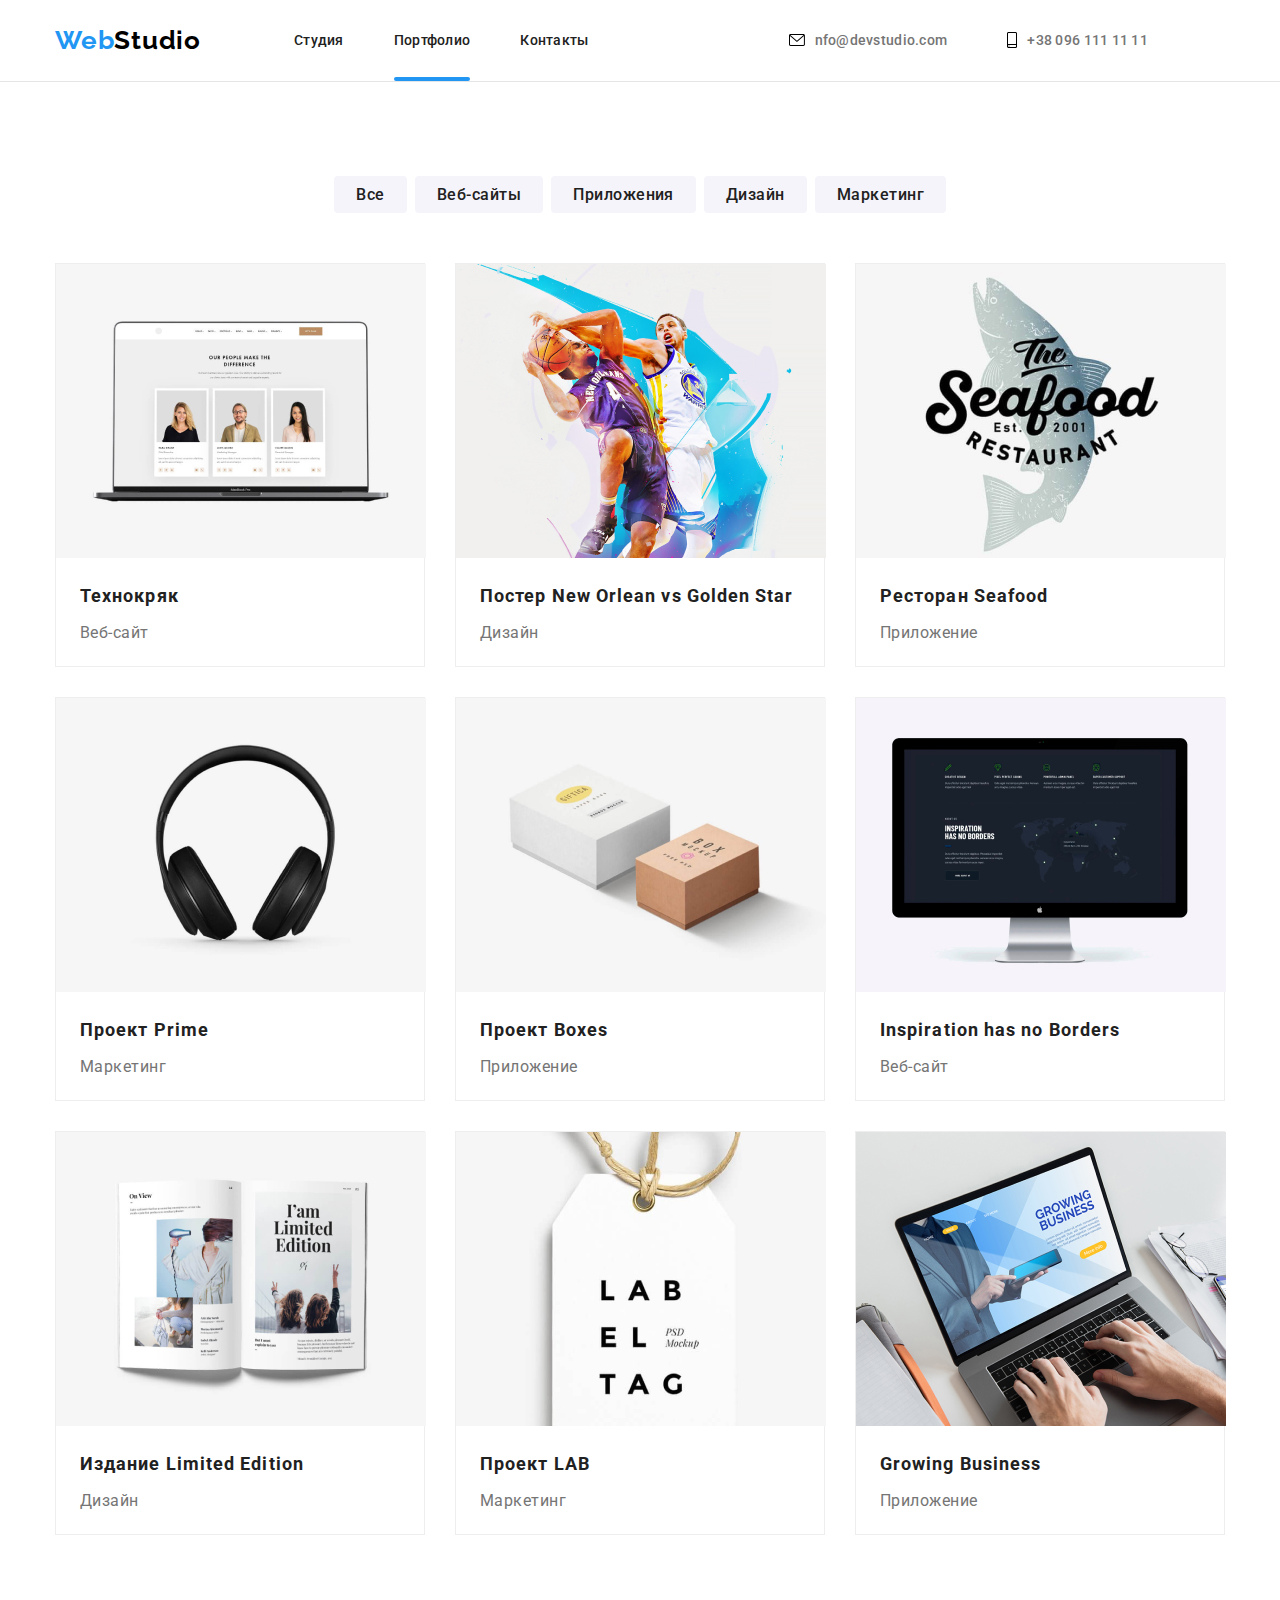
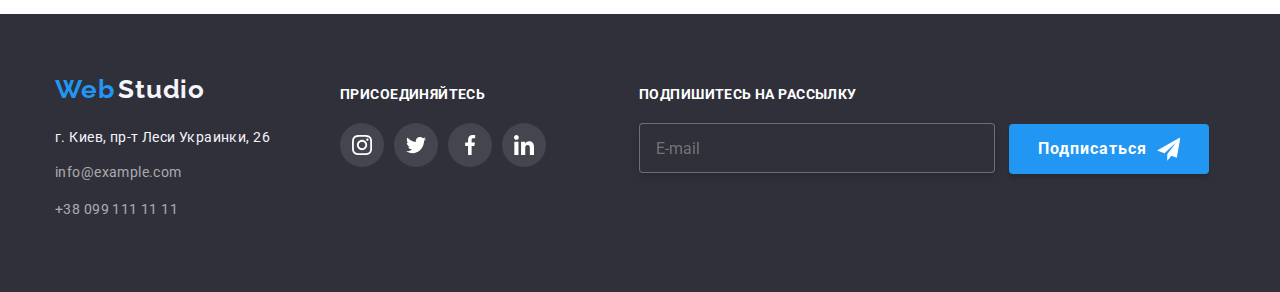
==== commit 2113ec78: "fixed" ====
--- a/portfolio.html
+++ b/portfolio.html
@@ -16,35 +16,55 @@
     <header class="page-header">
         <div class="conteiner page-header_conteiner">
          
-            <a href="index.html" class="logo logo--accent"><span class="web web--accent">Web</span>Studio</a>
+            <a href="index.html" class="logo logo--accent is-open"><span class="web web--accent">Web</span>Studio</a>
       
     
             <div class="menu-conteiner">     
     
                <button type="button"
-                class="menu-button is-open"
+                class="menu-button js-open-menu"
                 aria-expanded="false"
+                aria-controls="mobile-menu"
                     data-menu-button>
                     <svg 
                          width="40px" 
                          height="40px"
                          aria-label="переключатель мобильного меню"
                     >
-                              <use class="icon-close" href="./img/SVG/icons.svg#close-menu"></use>
-                              <use class="icon-menu" href="./img/SVG/icons.svg#menu"></use>
+                            <!-- <use class="icon-menu" href="./img/SVG/icons.svg#close-menu"></use> -->
+                            <use class="icon-close" href="./img/SVG/icons.svg#menu"></use>
+                              
+    
                     </svg>
                 </button>
             </div>
     
-                <div class="mobile-menu is-open" data-menu>
-                    
+                <div class="mobile-menu js-menu-container" id="mobile-menu">
+    
+                    <button type="button"
+                    class="overlay-button js-close-menu"
+                    aria-expanded="false"
+                    aria-controls="mobile-menu"
+                        data-menu-button>
+                        <svg 
+                             width="40px" 
+                             height="40px"
+                             aria-label="переключатель мобильного меню"
+                        >
+                                <use class="icon-menu" href="./img/SVG/icons.svg#close-menu"></use>
+                                <!-- <use class="icon-close" href="./img/SVG/icons.svg#menu"></use> -->
+                                  
+        
+                        </svg>
+                    </button>   
+    
                     <nav class="conteiner-nav"> 
                         <ul class="site-nav list">
                              <li class="site-nav_item">
-                                 <a class="site-nav_link current"  href="index.html">Студия</a>
+                                 <a class="site-nav_link"  href="index.html">Студия</a>
                              </li>
                              <li class="site-nav_item">
-                                 <a class="site-nav_link" href="portfolio.html">Портфолио</a>
+                                 <a class="site-nav_link current" href="portfolio.html">Портфолио</a>
                              </li>
                              <li class="site-nav_item">
                                  <a class="site-nav_link" href="#">Контакты</a>
--- a/css/main.min.css
+++ b/css/main.min.css
@@ -1 +1 @@
-html{box-sizing:border-box}*,*::before,*::after{box-sizing:inherit}ol,ul,li{margin:0;padding:0}h1,h2,h3,h4,h5,h6{margin:0;padding:0}p{margin:0;padding:0}a{display:inline-block}body{font-family:"Roboto",sans-serif;background-color:#fff}.conteiner{padding-left:15px;padding-right:15px;margin-left:auto;margin-right:auto}@media screen and (min-width: 480px){.conteiner{width:480px}}@media screen and (min-width: 768px){.conteiner{width:768px}}@media screen and (min-width: 1200px){.conteiner{width:1200px}}.web{font-family:"Raleway";font-style:normal;font-weight:700;font-size:26px;line-height:1.2;letter-spacing:.03em;color:#2196f3;text-decoration:none}.logo{font-family:"Raleway";font-style:normal;font-weight:700;font-size:26px;line-height:1.2;letter-spacing:.03em;color:#000;text-decoration:none;transition:color 250ms cubic-bezier(0.4, 0, 0.2, 1)}.examples-conteiner,.button-conteiner,.section-clients__list,.section-team__list,.section-post__item,.footer-items,.list-contacts,.site-nav{list-style:none}.page-header{border-bottom:1px solid #e5e5e5;position:relative}@media screen and (max-width: 767px){.page-header_conteiner{display:flex;align-items:center;justify-content:space-between}}@media screen and (min-width: 768px){.page-header_conteiner{display:flex;align-items:center}}@media screen and (min-width: 1200px){.page-header_conteiner{display:flex;align-items:center}}.logo--accent:hover,.logo--accent:focus{color:#2196f3}@media screen and (max-width: 767px){.site-nav{display:block;align-items:center;margin-bottom:302px}}@media screen and (min-width: 768px){.site-nav{display:block;display:flex;align-items:center;margin-left:93px}}@media screen and (min-width: 1200px){.site-nav{display:block;display:flex;align-items:center;margin-left:93px}}.site-nav_link{display:block;padding-top:32px;padding-bottom:32px;font-style:normal;font-weight:500;font-size:14px;line-height:1.2;letter-spacing:.02em;color:#212121;text-decoration:none;transition:color 250ms cubic-bezier(0.4, 0, 0.2, 1)}.site-nav_link:hover,.site-nav_link:focus{color:#2196f3}@media screen and (max-width: 767px){.site-nav_link{font-size:40px;padding-top:0px}}.site-nav_item{position:relative}@media screen and (min-width: 768px){.site-nav_item+.site-nav_item{margin-left:50px}}.current:after{position:absolute;display:block;content:" ";width:100%;height:4px;border-radius:2px;background-color:#2196f3;bottom:0;left:0}@media screen and (max-width: 767px){.current:after{display:none}}@media screen and (max-width: 767px){.list-contacts{display:flex;flex-direction:column-reverse;margin-left:auto}}@media screen and (min-width: 768px){.list-contacts{display:flex;flex-flow:column;gap:10px;margin-left:84px}}@media screen and (min-width: 1200px){.list-contacts{display:flex;flex-direction:revert;align-items:center;margin-left:200px}}@media screen and (min-width: 1200px){.list-contacts__item+.list-contacts__item{margin-left:50px}}.list-contacts__register{display:flex;font-style:normal;font-weight:500;font-size:14px;line-height:1.2;letter-spacing:.02em;color:var(--secondary-text-color);text-decoration:none;align-items:center;transition:color 250ms cubic-bezier(0.4, 0, 0.2, 1)}@media screen and (min-width: 1200px){.list-contacts__register{justify-content:center}}.list-contacts__register:hover,.list-contacts__register:focus{color:#2196f3}@media screen and (max-width: 767px){.list-contacts__register{font-size:24px;margin-bottom:64px}}.list-contacts__phone{display:flex;font-style:normal;font-weight:500;font-size:14px;line-height:1.2;letter-spacing:.02em;color:var(--secondary-text-color);text-decoration:none;align-items:center;transition:color 250ms cubic-bezier(0.4, 0, 0.2, 1)}@media screen and (min-width: 1200px){.list-contacts__phone{justify-content:center}}.list-contacts__phone:hover,.list-contacts__phone:focus{color:#2196f3}@media screen and (max-width: 767px){.list-contacts__phone{font-size:34px;margin-bottom:32px}}.list-contacts__mail{width:16px;height:12px;margin-right:10px;cursor:pointer;transition:fill 250ms cubic-bezier(0.4, 0, 0.2, 1)}.list-contacts__mail:hover,.list-contacts__mail:focus{fill:#2196f3}.list-contacts__item:hover .list-contacts__mail,.list-contacts__item:focus .list-contacts__mail{fill:#2196f3}@media screen and (max-width: 767px){.list-contacts__mail{display:none}}.list-contacts__tell{width:10px;height:16px;margin-right:10px;cursor:pointer;transition:fill 250ms cubic-bezier(0.4, 0, 0.2, 1)}.list-contacts__tell:hover,.list-contacts__tell:focus{fill:#2196f3}.list-contacts__item:hover .list-contacts__tell,.list-contacts__item:focus .list-contacts__tell{fill:#2196f3}@media screen and (max-width: 767px){.list-contacts__tell{display:none}}.section-footer{padding-top:60px;padding-bottom:60px;background-color:#2f303a}@media screen and (min-width: 1200px){.section-footer__box{display:flex}}@media screen and (min-width: 480px){.section-footer__conteiner{display:block}}@media screen and (min-width: 768px){.section-footer__conteiner{display:flex;justify-content:space-around}}.footer-aside{display:block}.box{margin-bottom:20px}.web--color{color:#2196f3}.logo--color{color:#f5f4fa}.footer_logo{margin-left:auto;margin-right:auto;margin-bottom:20px}@media screen and (max-width: 767px){.footer_logo{text-align:center}}@media screen and (max-width: 767px){.footer-items__item{margin-left:auto;margin-right:auto}}@media screen and (min-width: 1200px){.footer-items__item{text-align:left}}.footer-networks{display:flex;margin-top:12px;justify-content:center}@media screen and (min-width: 1200px){.footer-networks{display:flex;margin-left:70px}}.footer-networks__holder{display:block}.footer-networks__title{font-style:normal;font-weight:700;font-size:14px;line-height:1.2;letter-spacing:.03em;text-transform:uppercase;color:#fff;margin-bottom:20px}@media screen and (max-width: 767px){.footer-networks__title{text-align:center}}@media screen and (min-width: 768px){.footer-networks__title{text-align:center}}@media screen and (min-width: 1200px){.footer-networks__title{text-align:left}}.box{display:flex;width:206px;height:44px;list-style:none;margin-left:auto;margin-right:auto;margin-bottom:30px;justify-content:space-between}.box__button{border:none;width:44px;height:44px;padding:12px;background-color:#fff;border-radius:120px;cursor:pointer;transition:background-color 250ms cubic-bezier(0.4, 0, 0.2, 1)}.box__button:hover,.box__button:focus{background-color:#2196f3}.box__button--color{background-color:rgba(255,255,255,.1)}.box__icon{width:20px;height:20px;cursor:pointer;fill:#afb1b8;transition:fill 250ms cubic-bezier(0.4, 0, 0.2, 1)}.box__icon:hover,.box__icon:focus{fill:#fff}.box__button:hover .box__icon,.box__button:focus .box__icon{fill:#fff}.box__icon--color{fill:#fff}.footer-subscribe{display:block;margin-top:12px;margin-bottom:20px;padding:0;height:150px}@media screen and (min-width: 1200px){.footer-subscribe{display:block;width:570px;height:86px;margin-left:93px}}.footer-subscribe__title{font-style:normal;font-weight:700;font-size:14px;line-height:1.2;letter-spacing:.03em;text-transform:uppercase;margin-bottom:20px;color:#fff}@media screen and (max-width: 767px){.footer-subscribe__title{text-align:center}}@media screen and (min-width: 768px){.footer-subscribe__title{text-align:center}}@media screen and (min-width: 1200px){.footer-subscribe__title{text-align:left}}.footer-subscribe__email{display:block;height:50px;border:1px solid rgba(255,255,255,.3);filter:drop-shadow(0px 4px 4px rgba(0, 0, 0, 0.15));border-radius:4px;background:#2f303a;padding-top:15px;padding-bottom:15px;padding-left:16px;color:rgba(255,255,255,.6)}@media screen and (max-width: 479px){.footer-subscribe__email{margin-left:auto;margin-right:auto;margin-bottom:20px;width:100%}}@media screen and (min-width: 480px){.footer-subscribe__email{width:450px;margin-bottom:20px}}@media screen and (min-width: 767px){.footer-subscribe__email{margin-left:auto;margin-right:auto;margin-bottom:20px}}@media screen and (min-width: 1200px){.footer-subscribe__email{display:inline-block;width:356px;margin-right:10px}}.footer-subscribe__button{align-items:center;justify-content:center;width:200px;height:50px;padding:10px 29px;background:#2196f3;box-shadow:0px 4px 4px rgba(0,0,0,.15);border-radius:4px;border:none;cursor:pointer;margin:0}@media screen and (max-width: 479px){.footer-subscribe__button{display:flex;margin-left:auto;margin-right:auto}}@media screen and (min-width: 480px){.footer-subscribe__button{display:flex;margin-left:auto;margin-right:auto}}@media screen and (min-width: 768px){.footer-subscribe__button{display:flex;margin-left:auto;margin-right:auto}}@media screen and (min-width: 1200px){.footer-subscribe__button{display:inline-flex}}.footer-subscribe__text{display:block;font-style:normal;font-weight:700;font-size:16px;line-height:1.9;letter-spacing:.06em;color:#fff;margin-right:10px}.footer-subscribe__icon{display:block;width:24px;height:24px;-o-object-fit:cover;object-fit:cover;background-size:cover;margin:0;bottom:0}.address{font-style:normal;font-weight:400;font-size:14px;line-height:1.7;letter-spacing:.03em;color:#f5f4fa;margin-bottom:9px}@media screen and (max-width: 767px){.address{text-align:center}}@media screen and (max-width: 767px){.footer-items{flex-direction:column;display:flex}}.footer-items__contact{font-style:normal;font-weight:400;font-size:14px;line-height:2;letter-spacing:.03em;color:rgba(255,255,255,.6);text-decoration:none;margin-bottom:9px;transition:color 250ms cubic-bezier(0.4, 0, 0.2, 1)}.footer-items__contact:hover,.footer-items__contact:focus{color:#2196f3}.conteiner-fon{max-width:1600px;margin-left:auto;margin-right:auto;background-image:linear-gradient(to right, rgba(85, 62, 62, 0.5), rgba(49, 40, 49, 0.5), rgba(55, 61, 55, 0.5)),url(../img/Fon.jpg);background-position:center;background-size:cover;background-repeat:no-repeat}@media(min-device-pixel-ratio),(-webkit-min-device-pixel-ratio: 2),(min-resolution: 2dppx),(min-resolution: 192dpi){.conteiner-fon{background-image:linear-gradient(to right, rgba(85, 62, 62, 0.5), rgba(49, 40, 49, 0.5), rgba(55, 61, 55, 0.5)),url(../img/Fon@2x.jpg)}}.section-hero{text-align:center}@media screen and (max-width: 387px){.section-hero{padding-top:112px;padding-bottom:112px}}@media screen and (min-width: 388px){.section-hero{padding-top:118px;padding-bottom:118px}}@media screen and (min-width: 1200px){.section-hero{padding-top:200px;padding-bottom:200px}}.section-hero__caption{margin-left:auto;margin-right:auto;margin-bottom:30px;font-style:normal;font-weight:900;font-size:44px;line-height:1.4;text-align:center;letter-spacing:.06em;text-transform:uppercase;color:#fff}@media screen and (max-width: 767px){.section-hero__caption{width:auto;font-size:26px}}@media screen and (min-width: 768px){.section-hero__caption{width:360px;font-size:26px}}@media screen and (min-width: 1200px){.section-hero__caption{width:696px;font-size:44px}}.section-hero__button{padding:10px 32px;font-style:normal;font-weight:700;font-size:16px;line-height:1.9;align-items:center;text-align:center;letter-spacing:.06em;color:#f5f4fa;background-color:#2196f3;min-width:200px;height:50px;border-radius:4px;cursor:pointer;border:rgba(0,0,0,0)}.section-hero__button:hover,.section-hero__button:focus{color:#000;box-shadow:0px 4px 4px rgba(0,0,0,.15)}.section-post{text-align:center;padding-bottom:94px;padding-top:94px}@media screen and (min-width: 768px){.section-post__list{display:flex;flex-wrap:wrap;margin:-15px}}@media screen and (min-width: 1200px){.section-post__list{display:flex;margin:-15px}}.section-post__item{text-align:left}@media screen and (min-width: 768px){.section-post__item{flex-basis:calc((100% - 60px)/2);margin:15px}}@media screen and (min-width: 1200px){.section-post__item{flex-basis:calc((100% - 120px)/4);margin:15px}}.section-post__conteiner{background-repeat:no-repeat;background-position:center;background-color:#f5f4fa;border-radius:4px;margin-bottom:30px;display:flex;justify-content:center;align-items:center;height:120px}.section-post__icon{width:70px;height:70px}.section-post__title{margin-bottom:10px;font-style:normal;font-weight:700;font-size:14px;line-height:1.2;letter-spacing:.03em;text-transform:uppercase;color:#212121}@media screen and (max-width: 479px){.section-post__title{text-align:center}}.section-post__text{font-style:normal;font-weight:400;font-size:14px;line-height:1.7;letter-spacing:.03em;color:#757575}.section-work{display:none}@media screen and (min-width: 1200px){.section-work{display:flex;padding-bottom:94px}}.section-work__caption{margin-bottom:50px;font-style:normal;font-weight:700;font-size:36px;line-height:1.2;text-align:center;letter-spacing:.03em;color:#212121}.section-work__conteiner{display:flex;gap:30px}.section-work__overlay{position:relative}.section-work__img{display:flex}.section-work__icon{width:100%}.section-work__tip{display:flex;width:100%;height:70px;background:rgba(47,48,58,.8);justify-content:center;align-items:center;position:absolute;bottom:0;left:0}.section-work__text{display:block;font-style:normal;font-weight:700;font-size:14px;line-height:1.2;text-align:center;letter-spacing:.03em;text-transform:uppercase;color:#fff}.section-team{padding-bottom:94px;padding-top:94px;margin-left:auto;margin-right:auto;background-color:#f5f4fa}.section-team__caption{margin-bottom:50px;font-style:normal;font-weight:700;font-size:36px;line-height:1.2;text-align:center;letter-spacing:.03em;color:#212121}@media screen and (min-width: 768px){.section-team__list{display:flex;flex-wrap:wrap;margin:-15px}}@media screen and (min-width: 1200px){.section-team__list{display:flex;flex-wrap:nowrap}}.section-team__subtitle{border:#fff;box-shadow:0px 1px 3px rgba(0,0,0,.12),0px 1px 1px rgba(0,0,0,.14),0px 2px 1px rgba(0,0,0,.2);border-radius:0px 0px 4px 4px;background:#fff}@media screen and (min-width: 768px){.section-team__subtitle{flex-basis:calc((100% - 60px)/2);margin:15px}}@media screen and (min-width: 1200px){.section-team__subtitle{justify-content:space-between}}.section-team__picture{margin-bottom:30px;width:100%}.section-team__name{margin-bottom:10px;font-style:normal;font-weight:500;font-size:16px;line-height:1.2;text-align:center;letter-spacing:.03em;color:#212121}.section-team__job{margin-bottom:30px;font-family:"Roboto";font-style:normal;font-weight:400;font-size:16px;line-height:1.2;text-align:center;letter-spacing:.03em;color:#757575}.section-clients{padding-top:94px;padding-bottom:113px}.section-clients__caption{font-style:normal;font-weight:700;font-size:36px;line-height:1.2;text-align:center;letter-spacing:.03em;color:var(--primary-text-color);margin-bottom:50px}.section-clients__subtitle{display:flex;list-style:none;border:1px solid #afb1b8;border-radius:4px;align-items:center;cursor:pointer;justify-content:center;height:92px;transition:border-color 250ms cubic-bezier(0.4, 0, 0.2, 1)}.section-clients__subtitle:hover,.section-clients__subtitle:focus{border-color:#2196f3}.section-clients__list{display:flex;flex-wrap:wrap;margin:-15px}@media screen and (min-width: 768px){.section-clients__list{display:flex;flex-wrap:wrap;margin:-15px}}@media screen and (min-width: 1200px){.section-clients__list{display:flex;flex-wrap:wrap;margin:-15px}}.section-clients__item{flex-basis:calc((100% - 60px)/2);margin:15px}@media screen and (min-width: 768px){.section-clients__item{flex-basis:calc((100% - 90px)/3);margin:15px}}@media screen and (min-width: 1200px){.section-clients__item{flex-basis:calc((100% - 180px)/6);margin:15px}}.section-clients__logo{display:block;width:106px;height:60px;fill:#afb1b8;cursor:pointer;transition:fill 250ms cubic-bezier(0.4, 0, 0.2, 1)}.section-clients__subtitle:hover .section-clients__logo,.section-clients__subtitle:focus .section-clients__logo{fill:#2196f3}@media screen and (min-width: 480px){.section-examples{padding-top:40px;padding-bottom:60px}}@media screen and (min-width: 768px){.section-examples{padding-top:60px;padding-bottom:60px}}@media screen and (min-width: 1200px){.section-examples{padding-top:94px;padding-bottom:94px}}@media screen and (max-width: 767px){.button-conteiner{display:flex;margin-bottom:50px;flex-wrap:wrap}}@media screen and (min-width: 768px){.button-conteiner{display:flex;justify-content:center;margin-bottom:50px;flex-wrap:wrap}}@media screen and (min-width: 1200px){.button-conteiner{display:flex;justify-content:center;margin-bottom:50px;flex-wrap:wrap}}@media screen and (min-width: 768px){.button-conteiner__item+.button-conteiner__item{margin-left:8px}}@media screen and (min-width: 1200px){.button-conteiner__item+.button-conteiner__item{margin-left:8px}}.button-conteiner__bar{min-width:73px;font-family:"Roboto";font-style:normal;font-weight:500;font-size:16px;line-height:1.6;text-align:center;letter-spacing:.03em;cursor:pointer;background-color:#f5f4fa;color:#212121;border:rgba(0,0,0,0);border-radius:4px;transition:background-color 250ms cubic-bezier(0.4, 0, 0.2, 1),color 250ms cubic-bezier(0.4, 0, 0.2, 1),box-shadow 250ms cubic-bezier(0.4, 0, 0.2, 1)}.button-conteiner__bar:focus,.button-conteiner__bar:hover{background-color:#2196f3;color:#f5f4fa;box-shadow:0 10px 10px -5px rgba(0,0,0,.3)}@media screen and (max-width: 767px){.button-conteiner__bar{flex-basis:calc((100% - 48px)/3);margin:8px;padding:6px 22px}}@media screen and (min-width: 768px){.button-conteiner__bar{padding:6px 22px}}@media screen and (min-width: 460px){.examples-conteiner{display:flex;flex-wrap:wrap;margin:-15px}}@media screen and (min-width: 768px){.examples-conteiner{display:flex;flex-wrap:wrap;margin:-15px}}@media screen and (min-width: 1200px){.examples-conteiner{display:flex;flex-wrap:wrap;margin:-15px}}.examples-conteiner__border{height:404px;width:450px;border:1px solid #eee;cursor:pointer;transition:box-shadow 250ms cubic-bezier(0.4, 0, 0.2, 1)}.examples-conteiner__border:nth-child(n+7){margin-bottom:0px}.examples-conteiner__border:hover{box-shadow:0px 1px 1px rgba(0,0,0,.12),0px 4px 4px rgba(0,0,0,.06),1px 4px 6px rgba(0,0,0,.16)}@media screen and (min-width: 460px){.examples-conteiner__border{flex-basis:calc((100% - 30px)/1);margin:15px;height:404px;width:450px}}@media screen and (min-width: 768px){.examples-conteiner__border{flex-basis:calc((100% - 60px)/2);margin:15px;height:440px;width:354px}}@media screen and (min-width: 1200px){.examples-conteiner__border{flex-basis:calc((100% - 90px)/3);margin:15px;width:370px;height:404px}}.examples-conteiner__img{position:relative;overflow:hidden}@media screen and (max-width: 767px){.examples-conteiner__img{height:294px;width:450px}}@media screen and (min-width: 768px){.examples-conteiner__img{height:294px;width:354px}}@media screen and (min-width: 1200px){.examples-conteiner__img{height:294px;width:370px}}.examples-conteiner__picture{display:block;width:100%}.examples-conteiner__overlay{width:100%;height:100%;background-color:rgba(33,150,243,.9);position:absolute;transition:transform 250ms cubic-bezier(0.4, 0, 0.2, 1);transform:translateY(100%)}.examples-conteiner__border:hover .examples-conteiner__overlay{transform:translateY(-100%)}.examples-conteiner__item{display:inline-flex;position:absolute;top:50%;left:50%;transform:translate(-50%, -50%)}.examples-conteiner__paragraph{display:block;font-family:"Roboto";font-style:normal;font-weight:400;font-size:18px;line-height:28px;letter-spacing:.03em;color:#fff;width:322px;height:168px}.examples-table{padding:20px 24px}.examples-table__title{margin-bottom:4px;font-style:normal;font-weight:700;font-size:18px;line-height:2;letter-spacing:.06em;color:#212121}.examples-table__text{font-style:normal;font-weight:400;font-size:16px;line-height:1.9;letter-spacing:.03em;color:#757575}.backdrop{position:fixed;top:0;left:0;width:100%;height:100%;background-color:rgba(0,0,0,.2);opacity:1;transition:opacity 250ms cubic-bezier(0.4, 0, 0.2, 1);overflow-y:scroll}@media screen and (max-width: 767px){.backdrop{padding:93px 15px}}.backdrop.is-hidden{opacity:0;transition:opacity 250ms cubic-bezier(0.4, 0, 0.2, 1);pointer-events:none}@media screen and (max-width: 479px){.modal{display:block;height:609px;background-color:#fff;margin:0;padding:0;padding-top:1px}}@media screen and (min-width: 480px){.modal{position:absolute;display:block;width:450px;height:609px;background-color:#fff;top:50%;left:50%;transform:translate(-50%, -50%);margin:0;padding:0}}@media screen and (min-width: 768px){.modal{position:absolute;display:block;width:450px;height:609px;background-color:#fff;top:50%;left:50%;transform:translate(-50%, -50%);margin:0;padding:0}}@media screen and (min-width: 1200px){.modal{position:absolute;display:block;width:528px;height:581px;background-color:#fff;top:50%;left:50%;transform:translate(-50%, -50%);margin:0;padding:0}}.modal-box{display:block;margin:0;margin-left:40px;margin-right:40px;margin-bottom:20px}@media screen and (min-width: 768px){.modal-box{width:370px}}@media screen and (min-width: 1200px){.modal-box{width:448px}}.modal-box-list{list-style-type:none;margin-bottom:20px}.modal-box-item{margin-bottom:10px;display:flex;flex-direction:column}.modal-box-item:last-child{margin-bottom:0}.modal-box-united{position:relative}.modal-box-text{font-style:normal;font-weight:400;font-size:12px;line-height:1.2;letter-spacing:.01em;margin-bottom:4px;color:#757575}.comment-box{resize:none;height:120px;cursor:pointer;padding:12px 16px;border:1px solid rgba(33,33,33,.2);border-radius:4px}.comment-box:hover{border-color:#2196f3}.modal-box-button{display:block;width:200px;height:50px;background:#2196f3;box-shadow:0px 4px 4px rgba(0,0,0,.15);border-radius:4px;border:none;margin-left:auto;margin-right:auto;margin-top:30px;cursor:pointer;font-style:normal;font-weight:700;font-size:16px;line-height:1.9;align-items:center;text-align:center;letter-spacing:.06em;color:#fff}.modal-box-border{border:1px solid rgba(33,33,33,.2);border-radius:4px;width:100%;height:40px;cursor:pointer;padding-top:12px;padding-bottom:12px;transition:border 250ms cubic-bezier(0.4, 0, 0.2, 1),border-radius 250ms cubic-bezier(0.4, 0, 0.2, 1)}.modal-box-border:hover{border:1px solid #2196f3;border-radius:4px}.checkbox-markup{position:relative}.checkbox-input{position:absolute;width:1px;height:1px;margin:-1px;border:0;padding:0;white-space:nowrap;-webkit-clip-path:inset(100%);clip-path:inset(100%);clip:rect(0 0 0 0);overflow:hidden}.checkbox-icon{display:inline-block;position:absolute;width:16px;height:15px;border:2px solid #000;border-radius:2px;background-color:#fff;fill:#fff;background-size:contain;padding:0;transform:translateY(30%);transition:background-color 250ms cubic-bezier(0.4, 0, 0.2, 1),fill 250ms cubic-bezier(0.4, 0, 0.2, 1),border 250ms cubic-bezier(0.4, 0, 0.2, 1),background-origin 250ms cubic-bezier(0.4, 0, 0.2, 1)}@media screen and (max-width: 767px){.checkbox-icon{top:-2px}}@media screen and (min-width: 768px){.checkbox-icon{top:-2px}}@media screen and (min-width: 1200px){.checkbox-icon{left:13px;top:0}}.checkbox-input:checked+.checkbox-icon{background-color:#2196f3;fill:#fff;background-origin:border-box;border:#2196f3}.modal-text{font-style:normal;font-weight:700;font-size:20px;line-height:1.2;text-align:center;letter-spacing:.03em;color:#212121;margin-bottom:12px}.checkbox-text{font-style:normal;font-weight:400;line-height:1.7;letter-spacing:.03em;color:#757575;cursor:pointer}@media screen and (max-width: 767px){.checkbox-text{margin-left:24px;font-size:12px}}@media screen and (min-width: 768px){.checkbox-text{margin-left:24px;font-size:12px}}@media screen and (min-width: 1200px){.checkbox-text{margin-left:36px;font-size:14px}}.checkbox-input-text{font-style:normal;font-weight:400;line-height:1.7;letter-spacing:.03em;-webkit-text-decoration-line:underline;text-decoration-line:underline;color:#2196f3}@media screen and (max-width: 767px){.checkbox-input-text{font-size:12px}}@media screen and (min-width: 768px){.checkbox-input-text{font-size:12px}}@media screen and (min-width: 1200px){.checkbox-input-text{font-size:14px}}.modal-box-icons{position:absolute;top:50%;left:12px;transform:translateY(-50%);width:18px;height:18px;background-size:cover;cursor:pointer;fill:#000;transition:fill 250ms cubic-bezier(0.4, 0, 0.2, 1)}.modal-box-border:hover+.modal-box-icons,.modal-box-border:focus+.modal-box-icons{fill:#2196f3}.close{display:flex;padding:0;width:30px;height:30px;justify-content:center;align-items:center;border-radius:45px;background-color:#fff;margin-top:8px;border:1px solid rgba(0,0,0,.1)}@media screen and (max-width: 479px){.close{margin-left:89%}}@media screen and (min-width: 480px){.close{margin-left:412px}}@media screen and (min-width: 768px){.close{margin-left:412px}}@media screen and (min-width: 1200px){.close{margin-left:490px}}.close-img{display:block;background-size:cover;-o-object-fit:cover;object-fit:cover;fill:#000;cursor:pointer;width:30px;height:30px}.close-img:hover{fill:#2196f3}.box{display:flex;width:206px;height:44px;list-style:none;margin-left:auto;margin-right:auto;margin-bottom:30px;justify-content:space-between}.box_button{border:none;width:44px;height:44px;padding:12px;background-color:#fff;border-radius:120px;cursor:pointer;transition:background-color 250ms cubic-bezier(0.4, 0, 0.2, 1)}.box_button:hover,.box_button:focus{background-color:#2196f3}.box_icon{width:20px;height:20px;cursor:pointer;fill:#afb1b8;transition:fill 250ms cubic-bezier(0.4, 0, 0.2, 1)}.box_icon:hover,.box_icon:focus{fill:#fff}.box_button:hover .box_icon,.box_button:focus .box_icon{fill:#fff}@media screen and (max-width: 767px){.menu-conteiner{margin-left:auto}}@media screen and (min-width: 768px){.menu-conteiner{display:none}}.menu-button{display:inline-flex;margin:0;padding:0;border:none;background-color:rgba(0,0,0,0)}.menu-button .icon-close{display:none}.menu-button.is-open .icon-close{display:block}.menu-button.is-open .icon-menu{display:none}@media screen and (max-width: 767px){.mobile-menu{display:none;padding:0px 40px;background:#fff;box-shadow:0px 4px 8px rgba(0,0,0,.04),0px 2px 4px rgba(0,0,0,.08),0px 1px 3px rgba(0,0,0,.16);position:absolute;z-index:99;top:100%;left:0;width:100%;height:796px}.mobile-menu.is-open{display:block}}@media screen and (min-width: 768px){.mobile-menu{display:flex;align-items:center}}@media screen and (min-width: 1200px){.mobile-menu{display:flex;align-items:center}}@media screen and (max-width: 767px){.social-network{display:inline-flex;align-items:center;flex-wrap:wrap;width:auto;list-style:none}}@media screen and (min-width: 768px){.social-network{display:none}}.social-network__item{border-right:1px solid #000;padding-right:10px;padding-left:10px}.social-network__item:last-child{border-right:none;padding-right:0}.social-network__item:first-child{padding-left:0}.social-network__text{display:block;font-style:normal;font-weight:500;font-size:16px;line-height:1.2;letter-spacing:.02em;text-decoration:none;color:#000}/*# sourceMappingURL=main.min.css.map */+html{box-sizing:border-box}*,*::before,*::after{box-sizing:inherit}ol,ul,li{margin:0;padding:0}h1,h2,h3,h4,h5,h6{margin:0;padding:0}p{margin:0;padding:0}a{display:inline-block}body{font-family:"Roboto",sans-serif;background-color:#fff}body.modal-open{overflow:hidden}.conteiner{padding-left:15px;padding-right:15px;margin-left:auto;margin-right:auto}@media screen and (min-width: 480px){.conteiner{width:480px}}@media screen and (min-width: 768px){.conteiner{width:768px}}@media screen and (min-width: 1200px){.conteiner{width:1200px}}.web{font-family:"Raleway";font-style:normal;font-weight:700;font-size:26px;line-height:1.2;letter-spacing:.03em;color:#2196f3;text-decoration:none}.logo{font-family:"Raleway";font-style:normal;font-weight:700;font-size:26px;line-height:1.2;letter-spacing:.03em;color:#000;text-decoration:none;transition:color 250ms cubic-bezier(0.4, 0, 0.2, 1)}.examples-conteiner,.button-conteiner,.section-clients__list,.section-team__list,.section-post__item,.footer-items,.list-contacts,.site-nav{list-style:none}.page-header{border-bottom:1px solid #e5e5e5;position:relative}@media screen and (max-width: 767px){.page-header_conteiner{display:flex;align-items:center;justify-content:space-between}}@media screen and (min-width: 768px){.page-header_conteiner{display:flex;align-items:center}}@media screen and (min-width: 1200px){.page-header_conteiner{display:flex;align-items:center}}.logo--accent:hover,.logo--accent:focus{color:#2196f3}@media screen and (max-width: 767px){.site-nav{display:block;align-items:center;margin-bottom:302px}}@media screen and (min-width: 768px){.site-nav{display:block;display:flex;align-items:center;margin-left:93px}}@media screen and (min-width: 1200px){.site-nav{display:block;display:flex;align-items:center;margin-left:93px}}.site-nav_link{display:block;padding-top:32px;padding-bottom:32px;font-style:normal;font-weight:500;font-size:14px;line-height:1.2;letter-spacing:.02em;color:#212121;text-decoration:none;transition:color 250ms cubic-bezier(0.4, 0, 0.2, 1)}.site-nav_link:hover,.site-nav_link:focus{color:#2196f3}@media screen and (max-width: 767px){.site-nav_link{font-size:40px;padding-top:0px}}.site-nav_item{position:relative}@media screen and (min-width: 768px){.site-nav_item+.site-nav_item{margin-left:50px}}.current:after{position:absolute;display:block;content:" ";width:100%;height:4px;border-radius:2px;background-color:#2196f3;bottom:0;left:0}@media screen and (max-width: 767px){.current:after{display:none}}@media screen and (max-width: 767px){.list-contacts{display:flex;flex-direction:column-reverse;margin-left:auto}}@media screen and (min-width: 768px){.list-contacts{display:flex;flex-flow:column;gap:10px;margin-left:84px}}@media screen and (min-width: 1200px){.list-contacts{display:flex;flex-direction:revert;align-items:center;margin-left:200px}}@media screen and (min-width: 1200px){.list-contacts__item+.list-contacts__item{margin-left:50px}}.list-contacts__register{display:flex;font-style:normal;font-weight:500;font-size:14px;line-height:1.2;letter-spacing:.02em;color:#757575;text-decoration:none;align-items:center;transition:color 250ms cubic-bezier(0.4, 0, 0.2, 1)}@media screen and (min-width: 1200px){.list-contacts__register{justify-content:center}}.list-contacts__register:hover,.list-contacts__register:focus{color:#2196f3}@media screen and (max-width: 767px){.list-contacts__register{font-size:24px;margin-bottom:64px}}.list-contacts__phone{display:flex;font-style:normal;font-weight:500;font-size:14px;line-height:1.2;letter-spacing:.02em;color:#757575;text-decoration:none;align-items:center;transition:color 250ms cubic-bezier(0.4, 0, 0.2, 1)}@media screen and (min-width: 1200px){.list-contacts__phone{justify-content:center}}.list-contacts__phone:hover,.list-contacts__phone:focus{color:#2196f3}@media screen and (max-width: 767px){.list-contacts__phone{font-size:34px;margin-bottom:32px}}.list-contacts__mail{width:16px;height:12px;margin-right:10px;cursor:pointer;transition:fill 250ms cubic-bezier(0.4, 0, 0.2, 1)}.list-contacts__mail:hover,.list-contacts__mail:focus{fill:#2196f3}.list-contacts__item:hover .list-contacts__mail,.list-contacts__item:focus .list-contacts__mail{fill:#2196f3}@media screen and (max-width: 767px){.list-contacts__mail{display:none}}.list-contacts__tell{width:10px;height:16px;margin-right:10px;cursor:pointer;transition:fill 250ms cubic-bezier(0.4, 0, 0.2, 1)}.list-contacts__tell:hover,.list-contacts__tell:focus{fill:#2196f3}.list-contacts__item:hover .list-contacts__tell,.list-contacts__item:focus .list-contacts__tell{fill:#2196f3}@media screen and (max-width: 767px){.list-contacts__tell{display:none}}.section-footer{padding-top:60px;padding-bottom:60px;background-color:#2f303a}@media screen and (min-width: 1200px){.section-footer__box{display:flex}}@media screen and (min-width: 480px){.section-footer__conteiner{display:block}}@media screen and (min-width: 768px){.section-footer__conteiner{display:flex;justify-content:space-around}}.footer-aside{display:block}.box{margin-bottom:20px}.web--color{color:#2196f3}.logo--color{color:#f5f4fa}.footer_logo{margin-left:auto;margin-right:auto;margin-bottom:20px}@media screen and (max-width: 767px){.footer_logo{text-align:center}}@media screen and (max-width: 767px){.footer-items__item{margin-left:auto;margin-right:auto}}@media screen and (min-width: 1200px){.footer-items__item{text-align:left}}.footer-networks{display:flex;margin-top:12px;justify-content:center}@media screen and (min-width: 1200px){.footer-networks{display:flex;margin-left:70px}}.footer-networks__holder{display:block}.footer-networks__title{font-style:normal;font-weight:700;font-size:14px;line-height:1.2;letter-spacing:.03em;text-transform:uppercase;color:#fff;margin-bottom:20px}@media screen and (max-width: 767px){.footer-networks__title{text-align:center}}@media screen and (min-width: 768px){.footer-networks__title{text-align:center}}@media screen and (min-width: 1200px){.footer-networks__title{text-align:left}}.box{display:flex;width:206px;height:44px;list-style:none;margin-left:auto;margin-right:auto;margin-bottom:30px;justify-content:space-between}.box__button{border:none;width:44px;height:44px;padding:12px;background-color:#fff;border-radius:120px;cursor:pointer;transition:background-color 250ms cubic-bezier(0.4, 0, 0.2, 1)}.box__button:hover,.box__button:focus{background-color:#2196f3}.box__button--color{background-color:rgba(255,255,255,.1)}.box__icon{width:20px;height:20px;cursor:pointer;fill:#afb1b8;transition:fill 250ms cubic-bezier(0.4, 0, 0.2, 1)}.box__icon:hover,.box__icon:focus{fill:#fff}.box__button:hover .box__icon,.box__button:focus .box__icon{fill:#fff}.box__icon--color{fill:#fff}.footer-subscribe{display:block;margin-top:12px;margin-bottom:20px;padding:0;height:150px}@media screen and (min-width: 1200px){.footer-subscribe{display:block;width:570px;height:86px;margin-left:93px}}.footer-subscribe__title{font-style:normal;font-weight:700;font-size:14px;line-height:1.2;letter-spacing:.03em;text-transform:uppercase;margin-bottom:20px;color:#fff}@media screen and (max-width: 767px){.footer-subscribe__title{text-align:center}}@media screen and (min-width: 768px){.footer-subscribe__title{text-align:center}}@media screen and (min-width: 1200px){.footer-subscribe__title{text-align:left}}.footer-subscribe__email{display:block;height:50px;border:1px solid rgba(255,255,255,.3);filter:drop-shadow(0px 4px 4px rgba(0, 0, 0, 0.15));border-radius:4px;background:#2f303a;padding-top:15px;padding-bottom:15px;padding-left:16px;color:rgba(255,255,255,.6)}@media screen and (max-width: 479px){.footer-subscribe__email{margin-left:auto;margin-right:auto;margin-bottom:20px;width:100%}}@media screen and (min-width: 480px){.footer-subscribe__email{width:450px;margin-bottom:20px}}@media screen and (min-width: 767px){.footer-subscribe__email{margin-left:auto;margin-right:auto;margin-bottom:20px}}@media screen and (min-width: 1200px){.footer-subscribe__email{display:inline-block;width:356px;margin-right:10px}}.footer-subscribe__button{align-items:center;justify-content:center;width:200px;height:50px;padding:10px 29px;background:#2196f3;box-shadow:0px 4px 4px rgba(0,0,0,.15);border-radius:4px;border:none;cursor:pointer;margin:0}@media screen and (max-width: 479px){.footer-subscribe__button{display:flex;margin-left:auto;margin-right:auto}}@media screen and (min-width: 480px){.footer-subscribe__button{display:flex;margin-left:auto;margin-right:auto}}@media screen and (min-width: 768px){.footer-subscribe__button{display:flex;margin-left:auto;margin-right:auto}}@media screen and (min-width: 1200px){.footer-subscribe__button{display:inline-flex}}.footer-subscribe__text{display:block;font-style:normal;font-weight:700;font-size:16px;line-height:1.9;letter-spacing:.06em;color:#fff;margin-right:10px}.footer-subscribe__icon{display:block;width:24px;height:24px;-o-object-fit:cover;object-fit:cover;background-size:cover;margin:0;bottom:0}.address{font-style:normal;font-weight:400;font-size:14px;line-height:1.7;letter-spacing:.03em;color:#f5f4fa;margin-bottom:9px}@media screen and (max-width: 767px){.address{text-align:center}}@media screen and (max-width: 767px){.footer-items{flex-direction:column;display:flex}}.footer-items__contact{font-style:normal;font-weight:400;font-size:14px;line-height:2;letter-spacing:.03em;color:rgba(255,255,255,.6);text-decoration:none;margin-bottom:9px;transition:color 250ms cubic-bezier(0.4, 0, 0.2, 1)}.footer-items__contact:hover,.footer-items__contact:focus{color:#2196f3}.conteiner-fon{max-width:1600px;margin-left:auto;margin-right:auto;background-image:linear-gradient(to right, rgba(85, 62, 62, 0.5), rgba(49, 40, 49, 0.5), rgba(55, 61, 55, 0.5)),url(../img/Fon.jpg);background-position:center;background-size:cover;background-repeat:no-repeat}@media(min-device-pixel-ratio),(-webkit-min-device-pixel-ratio: 2),(min-resolution: 2dppx),(min-resolution: 192dpi){.conteiner-fon{background-image:linear-gradient(to right, rgba(85, 62, 62, 0.5), rgba(49, 40, 49, 0.5), rgba(55, 61, 55, 0.5)),url(../img/Fon@2x.jpg)}}.section-hero{text-align:center}@media screen and (max-width: 387px){.section-hero{padding-top:112px;padding-bottom:112px}}@media screen and (min-width: 388px){.section-hero{padding-top:118px;padding-bottom:118px}}@media screen and (min-width: 1200px){.section-hero{padding-top:200px;padding-bottom:200px}}.section-hero__caption{margin-left:auto;margin-right:auto;margin-bottom:30px;font-style:normal;font-weight:900;font-size:44px;line-height:1.4;text-align:center;letter-spacing:.06em;text-transform:uppercase;color:#fff}@media screen and (max-width: 767px){.section-hero__caption{width:auto;font-size:26px}}@media screen and (min-width: 768px){.section-hero__caption{width:360px;font-size:26px}}@media screen and (min-width: 1200px){.section-hero__caption{width:696px;font-size:44px}}.section-hero__button{padding:10px 32px;font-style:normal;font-weight:700;font-size:16px;line-height:1.9;align-items:center;text-align:center;letter-spacing:.06em;color:#f5f4fa;background-color:#2196f3;min-width:200px;height:50px;border-radius:4px;cursor:pointer;border:rgba(0,0,0,0)}.section-hero__button:hover,.section-hero__button:focus{color:#000;box-shadow:0px 4px 4px rgba(0,0,0,.15)}.section-post{text-align:center;padding-bottom:94px;padding-top:94px}@media screen and (max-width: 767px){.section-post{padding-bottom:60px;padding-top:60px}}@media screen and (min-width: 768px){.section-post__list{display:flex;flex-wrap:wrap;margin:-15px}}@media screen and (min-width: 1200px){.section-post__list{display:flex;margin:-15px}}.section-post__item{text-align:left;margin-bottom:30px}.section-post__item:last-child{margin-bottom:0px}@media screen and (min-width: 768px){.section-post__item{flex-basis:calc((100% - 60px)/2);margin:15px}}@media screen and (min-width: 1200px){.section-post__item{flex-basis:calc((100% - 120px)/4);margin:15px}}.section-post__conteiner{background-repeat:no-repeat;background-position:center;background-color:#f5f4fa;border-radius:4px;margin-bottom:30px;display:flex;justify-content:center;align-items:center;height:120px}.section-post__icon{width:70px;height:70px}.section-post__title{margin-bottom:10px;font-style:normal;font-weight:700;font-size:14px;line-height:1.2;letter-spacing:.03em;text-transform:uppercase;color:#212121}@media screen and (max-width: 767px){.section-post__title{text-align:center}}.section-post__text{font-style:normal;font-weight:400;font-size:14px;line-height:1.7;letter-spacing:.03em;color:#757575}.section-work{display:none}@media screen and (min-width: 1200px){.section-work{display:flex;padding-bottom:94px}}.section-work__caption{margin-bottom:50px;font-style:normal;font-weight:700;font-size:36px;line-height:1.2;text-align:center;letter-spacing:.03em;color:#212121}.section-work__conteiner{display:flex;gap:30px}.section-work__overlay{position:relative}.section-work__img{display:flex}.section-work__icon{width:100%}.section-work__tip{display:flex;width:100%;height:70px;background:rgba(47,48,58,.8);justify-content:center;align-items:center;position:absolute;bottom:0;left:0}.section-work__text{display:block;font-style:normal;font-weight:700;font-size:14px;line-height:1.2;text-align:center;letter-spacing:.03em;text-transform:uppercase;color:#fff}.section-team{padding-bottom:94px;padding-top:94px;margin-left:auto;margin-right:auto;background-color:#f5f4fa}@media screen and (max-width: 767px){.section-team{padding-bottom:60px;padding-top:60px}}.section-team__caption{margin-bottom:50px;font-style:normal;font-weight:700;font-size:36px;line-height:1.2;text-align:center;letter-spacing:.03em;color:#212121}@media screen and (max-width: 767px){.section-team__caption{font-size:28px}}@media screen and (min-width: 768px){.section-team__list{display:flex;flex-wrap:wrap;margin:-15px}}@media screen and (min-width: 1200px){.section-team__list{display:flex;flex-wrap:nowrap}}.section-team__subtitle{border:#fff;box-shadow:0px 1px 3px rgba(0,0,0,.12),0px 1px 1px rgba(0,0,0,.14),0px 2px 1px rgba(0,0,0,.2);border-radius:0px 0px 4px 4px;background:#fff}@media screen and (min-width: 768px){.section-team__subtitle{flex-basis:calc((100% - 60px)/2);margin:15px}}@media screen and (min-width: 1200px){.section-team__subtitle{justify-content:space-between}}.section-team__picture{margin-bottom:30px;width:100%}.section-team__name{margin-bottom:10px;font-style:normal;font-weight:500;font-size:16px;line-height:1.2;text-align:center;letter-spacing:.03em;color:#212121}.section-team__job{margin-bottom:30px;font-family:"Roboto";font-style:normal;font-weight:400;font-size:16px;line-height:1.2;text-align:center;letter-spacing:.03em;color:#757575}.section-clients{padding-top:94px;padding-bottom:113px}@media screen and (max-width: 767px){.section-clients{padding-bottom:60px;padding-top:60px}}.section-clients__caption{font-style:normal;font-weight:700;font-size:36px;line-height:1.2;text-align:center;letter-spacing:.03em;color:var(--primary-text-color);margin-bottom:50px}@media screen and (max-width: 767px){.section-clients__caption{font-size:28px}}.section-clients__subtitle{display:flex;list-style:none;border:1px solid #afb1b8;border-radius:4px;align-items:center;cursor:pointer;justify-content:center;height:92px;transition:border-color 250ms cubic-bezier(0.4, 0, 0.2, 1)}.section-clients__subtitle:hover,.section-clients__subtitle:focus{border-color:#2196f3}.section-clients__list{display:flex;flex-wrap:wrap;margin:-15px}@media screen and (min-width: 768px){.section-clients__list{display:flex;flex-wrap:wrap;margin:-15px}}@media screen and (min-width: 1200px){.section-clients__list{display:flex;flex-wrap:wrap;margin:-15px}}.section-clients__item{flex-basis:calc((100% - 60px)/2);margin:15px}@media screen and (min-width: 768px){.section-clients__item{flex-basis:calc((100% - 90px)/3);margin:15px}}@media screen and (min-width: 1200px){.section-clients__item{flex-basis:calc((100% - 180px)/6);margin:15px}}.section-clients__logo{display:block;width:106px;height:60px;fill:#afb1b8;cursor:pointer;transition:fill 250ms cubic-bezier(0.4, 0, 0.2, 1)}.section-clients__subtitle:hover .section-clients__logo,.section-clients__subtitle:focus .section-clients__logo{fill:#2196f3}@media screen and (min-width: 480px){.section-examples{padding-top:40px;padding-bottom:60px}}@media screen and (min-width: 768px){.section-examples{padding-top:60px;padding-bottom:60px}}@media screen and (min-width: 1200px){.section-examples{padding-top:94px;padding-bottom:94px}}@media screen and (max-width: 767px){.button-conteiner{display:flex;margin-bottom:50px;flex-wrap:wrap}}@media screen and (min-width: 768px){.button-conteiner{display:flex;justify-content:center;margin-bottom:50px;flex-wrap:wrap}}@media screen and (min-width: 1200px){.button-conteiner{display:flex;justify-content:center;margin-bottom:50px;flex-wrap:wrap}}@media screen and (min-width: 768px){.button-conteiner__item+.button-conteiner__item{margin-left:8px}}@media screen and (min-width: 1200px){.button-conteiner__item+.button-conteiner__item{margin-left:8px}}.button-conteiner__bar{min-width:73px;font-family:"Roboto";font-style:normal;font-weight:500;font-size:16px;line-height:1.6;text-align:center;letter-spacing:.03em;cursor:pointer;background-color:#f5f4fa;color:#212121;border:rgba(0,0,0,0);border-radius:4px;transition:background-color 250ms cubic-bezier(0.4, 0, 0.2, 1),color 250ms cubic-bezier(0.4, 0, 0.2, 1),box-shadow 250ms cubic-bezier(0.4, 0, 0.2, 1)}.button-conteiner__bar:focus,.button-conteiner__bar:hover{background-color:#2196f3;color:#f5f4fa;box-shadow:0 10px 10px -5px rgba(0,0,0,.3)}@media screen and (max-width: 767px){.button-conteiner__bar{flex-basis:calc((100% - 48px)/3);margin:8px;padding:6px 22px}}@media screen and (min-width: 768px){.button-conteiner__bar{padding:6px 22px}}@media screen and (min-width: 768px){.examples-conteiner{display:flex;flex-wrap:wrap;margin:-15px}}@media screen and (min-width: 1200px){.examples-conteiner{display:flex;flex-wrap:wrap;margin:-15px}}.examples-conteiner__border{height:404px;width:450px;border:1px solid #eee;cursor:pointer;transition:box-shadow 250ms cubic-bezier(0.4, 0, 0.2, 1)}.examples-conteiner__border:nth-child(n+7){margin-bottom:0px}.examples-conteiner__border:hover{box-shadow:0px 1px 1px rgba(0,0,0,.12),0px 4px 4px rgba(0,0,0,.06),1px 4px 6px rgba(0,0,0,.16)}@media screen and (min-width: 460px){.examples-conteiner__border{flex-basis:calc((100% - 30px)/1);height:404px;width:450px}}@media screen and (min-width: 768px){.examples-conteiner__border{flex-basis:calc((100% - 60px)/2);margin:15px;height:440px;width:354px}}@media screen and (min-width: 1200px){.examples-conteiner__border{flex-basis:calc((100% - 90px)/3);margin:15px;width:370px;height:404px}}.examples-conteiner__img{position:relative;overflow:hidden}@media screen and (max-width: 767px){.examples-conteiner__img{height:294px;width:450px}}@media screen and (min-width: 768px){.examples-conteiner__img{height:294px;width:354px}}@media screen and (min-width: 1200px){.examples-conteiner__img{height:294px;width:370px}}.examples-conteiner__picture{display:block;width:100%}.examples-conteiner__overlay{width:100%;height:100%;background-color:rgba(33,150,243,.9);position:absolute;z-index:9;transition:transform 250ms cubic-bezier(0.4, 0, 0.2, 1);transform:translateY(100%)}.examples-conteiner__border:hover .examples-conteiner__overlay{transform:translateY(-100%)}.examples-conteiner__item{display:inline-flex;position:absolute;top:50%;left:50%;transform:translate(-50%, -50%)}.examples-conteiner__paragraph{display:block;font-family:"Roboto";font-style:normal;font-weight:400;font-size:18px;line-height:28px;letter-spacing:.03em;color:#fff;width:322px;height:168px}.examples-table{padding:20px 24px}.examples-table__title{margin-bottom:4px;font-style:normal;font-weight:700;font-size:18px;line-height:2;letter-spacing:.06em;color:#212121}.examples-table__text{font-style:normal;font-weight:400;font-size:16px;line-height:1.9;letter-spacing:.03em;color:#757575}.backdrop{position:fixed;top:0;left:0;width:100%;height:100%;background-color:rgba(0,0,0,.2);opacity:1;transition:opacity 250ms cubic-bezier(0.4, 0, 0.2, 1);overflow-y:scroll}@media screen and (max-width: 767px){.backdrop{padding:93px 15px}}.backdrop.is-hidden{opacity:0;transition:opacity 250ms cubic-bezier(0.4, 0, 0.2, 1);pointer-events:none}@media screen and (max-width: 479px){.modal{display:block;height:609px;background-color:#fff;margin:0;padding:0;padding-top:1px}}@media screen and (min-width: 480px){.modal{position:absolute;display:block;width:450px;height:609px;background-color:#fff;top:50%;left:50%;transform:translate(-50%, -50%);margin:0;padding:0}}@media screen and (min-width: 768px){.modal{position:absolute;display:block;width:450px;height:609px;background-color:#fff;top:50%;left:50%;transform:translate(-50%, -50%);margin:0;padding:0}}@media screen and (min-width: 1200px){.modal{position:absolute;display:block;width:528px;height:581px;background-color:#fff;top:50%;left:50%;transform:translate(-50%, -50%);margin:0;padding:0}}.modal-box{display:block;margin:0;margin-left:40px;margin-right:40px;margin-bottom:20px}@media screen and (min-width: 768px){.modal-box{width:370px}}@media screen and (min-width: 1200px){.modal-box{width:448px}}.modal-box-list{list-style-type:none;margin-bottom:20px}.modal-box-item{margin-bottom:10px;display:flex;flex-direction:column}.modal-box-item:last-child{margin-bottom:0}.modal-box-united{position:relative}.modal-box-text{font-style:normal;font-weight:400;font-size:12px;line-height:1.2;letter-spacing:.01em;margin-bottom:4px;color:#757575}.comment-box{resize:none;height:120px;cursor:pointer;padding:12px 16px;border:1px solid rgba(33,33,33,.2);border-radius:4px}.comment-box:hover{border-color:#2196f3}.modal-box-button{display:block;width:200px;height:50px;background:#2196f3;box-shadow:0px 4px 4px rgba(0,0,0,.15);border-radius:4px;border:none;margin-left:auto;margin-right:auto;margin-top:30px;cursor:pointer;font-style:normal;font-weight:700;font-size:16px;line-height:1.9;align-items:center;text-align:center;letter-spacing:.06em;color:#fff}.modal-box-border{border:1px solid rgba(33,33,33,.2);border-radius:4px;width:100%;height:40px;cursor:pointer;padding-left:42px;padding-top:12px;padding-bottom:12px;transition:border 250ms cubic-bezier(0.4, 0, 0.2, 1),border-radius 250ms cubic-bezier(0.4, 0, 0.2, 1)}.modal-box-border:hover{border:1px solid #2196f3;border-radius:4px}@media screen and (max-width: 767px){.modal-box-border{padding-left:30px}}.checkbox-markup{position:relative}.checkbox-input{position:absolute;width:1px;height:1px;margin:-1px;border:0;padding:0;white-space:nowrap;-webkit-clip-path:inset(100%);clip-path:inset(100%);clip:rect(0 0 0 0);overflow:hidden}.checkbox-icon{display:inline-block;position:absolute;width:16px;height:15px;border:2px solid #000;border-radius:2px;background-color:#fff;fill:#fff;background-size:contain;padding:0;transform:translateY(30%);transition:background-color 250ms cubic-bezier(0.4, 0, 0.2, 1),fill 250ms cubic-bezier(0.4, 0, 0.2, 1),border 250ms cubic-bezier(0.4, 0, 0.2, 1),background-origin 250ms cubic-bezier(0.4, 0, 0.2, 1)}@media screen and (max-width: 767px){.checkbox-icon{top:-2px}}@media screen and (min-width: 768px){.checkbox-icon{top:-2px}}@media screen and (min-width: 1200px){.checkbox-icon{left:13px;top:0}}.checkbox-input:checked+.checkbox-icon{background-color:#2196f3;fill:#fff;background-origin:border-box;border:#2196f3}.modal-text{font-style:normal;font-weight:700;font-size:20px;line-height:1.2;text-align:center;letter-spacing:.03em;color:#212121;margin-bottom:12px}.checkbox-text{font-style:normal;font-weight:400;line-height:1.7;letter-spacing:.03em;color:#757575;cursor:pointer}@media screen and (max-width: 767px){.checkbox-text{margin-left:24px;font-size:12px}}@media screen and (min-width: 768px){.checkbox-text{margin-left:24px;font-size:12px}}@media screen and (min-width: 1200px){.checkbox-text{margin-left:36px;font-size:14px}}.checkbox-input-text{font-style:normal;font-weight:400;line-height:1.7;letter-spacing:.03em;-webkit-text-decoration-line:underline;text-decoration-line:underline;color:#2196f3}@media screen and (max-width: 767px){.checkbox-input-text{font-size:12px}}@media screen and (min-width: 768px){.checkbox-input-text{font-size:12px}}@media screen and (min-width: 1200px){.checkbox-input-text{font-size:14px}}.modal-box-icons{position:absolute;top:50%;left:12px;transform:translateY(-50%);width:18px;height:18px;background-size:cover;cursor:pointer;fill:#000;transition:fill 250ms cubic-bezier(0.4, 0, 0.2, 1)}.modal-box-border:hover+.modal-box-icons,.modal-box-border:focus+.modal-box-icons{fill:#2196f3}.close{display:flex;padding:0;width:30px;height:30px;justify-content:center;align-items:center;border-radius:45px;background-color:#fff;margin-top:8px;border:1px solid rgba(0,0,0,.1)}@media screen and (max-width: 479px){.close{margin-left:89%}}@media screen and (min-width: 480px){.close{margin-left:412px}}@media screen and (min-width: 768px){.close{margin-left:412px}}@media screen and (min-width: 1200px){.close{margin-left:490px}}.close-img{display:block;background-size:cover;-o-object-fit:cover;object-fit:cover;fill:#000;cursor:pointer;width:30px;height:30px}.close-img:hover{fill:#2196f3}.box{display:flex;width:206px;height:44px;list-style:none;margin-left:auto;margin-right:auto;margin-bottom:30px;justify-content:space-between}.box_button{border:none;width:44px;height:44px;padding:12px;background-color:#fff;border-radius:120px;cursor:pointer;transition:background-color 250ms cubic-bezier(0.4, 0, 0.2, 1)}.box_button:hover,.box_button:focus{background-color:#2196f3}.box_icon{width:20px;height:20px;cursor:pointer;fill:#afb1b8;transition:fill 250ms cubic-bezier(0.4, 0, 0.2, 1)}.box_icon:hover,.box_icon:focus{fill:#fff}.box_button:hover .box_icon,.box_button:focus .box_icon{fill:#fff}@media screen and (max-width: 767px){.menu-conteiner{margin-left:auto}}@media screen and (min-width: 768px){.menu-conteiner{display:none}}.menu-button{min-height:40px;min-width:40px;display:flex;align-items:center;justify-content:center;margin:0;padding:0;background-color:rgba(0,0,0,0);cursor:pointer;border:none;border-radius:50%;outline:none}.menu-button:hover,.menu-button:focus{background-color:rgba(0,0,0,.1)}.overlay-button{min-height:40px;min-width:40px;display:flex;align-items:center;justify-content:center;margin:0;padding:0;background-color:rgba(0,0,0,0);cursor:pointer;border:none;border-radius:50%;outline:none;position:absolute;top:20px;right:15px;color:#fff}@media screen and (min-width: 768px){.overlay-button{display:none}}.icon-menu:hover,.icon-menu:focus{fill:rgba(33,150,243,.9)}@media screen and (max-width: 767px){.mobile-menu{padding:48px 83px 48px 40px;background:#fff;box-shadow:0px 4px 8px rgba(0,0,0,.04),0px 2px 4px rgba(0,0,0,.08),0px 1px 3px rgba(0,0,0,.16);position:fixed;z-index:99;top:0;left:0;width:100vw;height:100vh;transform:translateX(100%);transition:transform 250ms ease-in-out}.mobile-menu.is-open{transform:translateX(0)}}@media screen and (min-width: 768px){.mobile-menu{display:flex;align-items:center}}@media screen and (min-width: 1200px){.mobile-menu{display:flex;align-items:center}}@media screen and (max-width: 767px){.social-network{display:inline-flex;align-items:center;flex-wrap:wrap;width:auto;list-style:none}}@media screen and (min-width: 768px){.social-network{display:none}}.social-network__item{border-right:1px solid #000;padding-right:10px;padding-left:10px}.social-network__item:last-child{border-right:none;padding-right:0}.social-network__item:first-child{padding-left:0}.social-network__text{display:block;font-style:normal;font-weight:500;font-size:16px;line-height:1.2;letter-spacing:.02em;text-decoration:none;color:#000}.social-network__text:hover,.social-network__text:focus{color:rgba(33,150,243,.9)}/*# sourceMappingURL=main.min.css.map */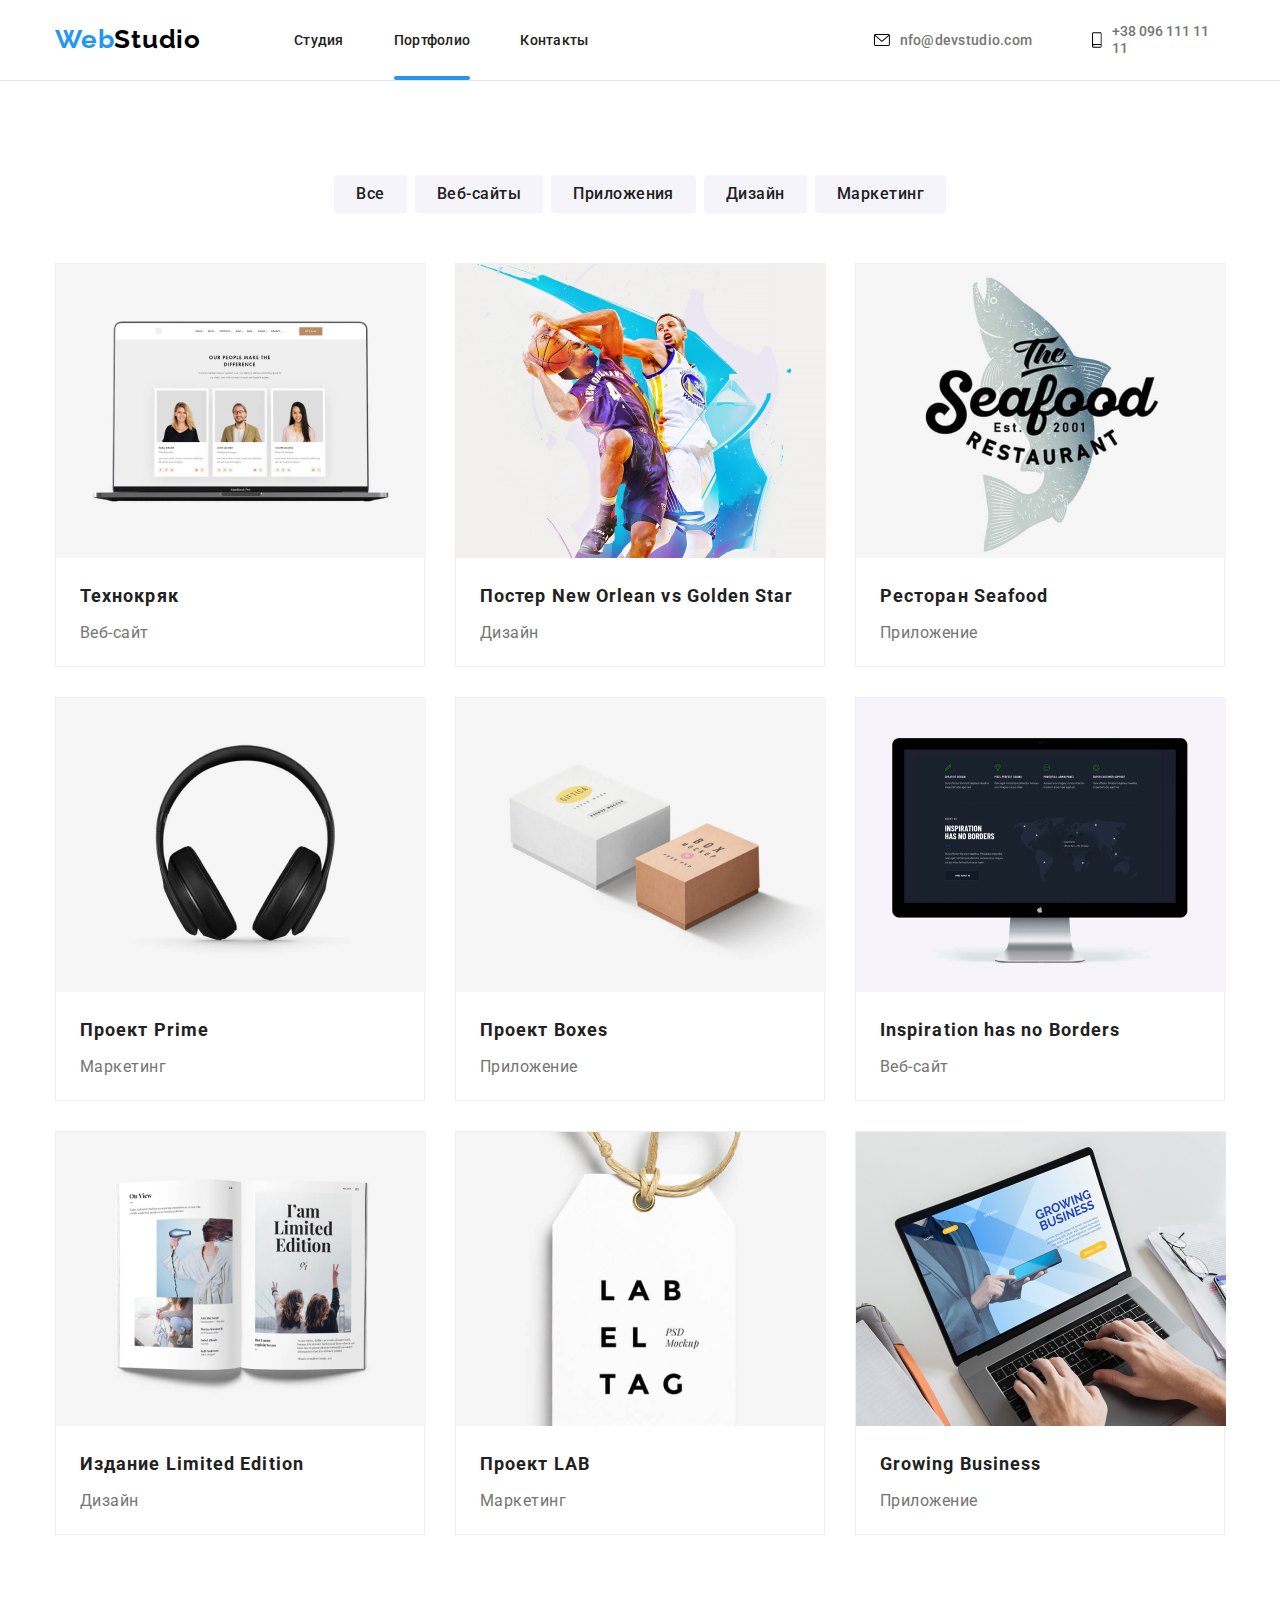
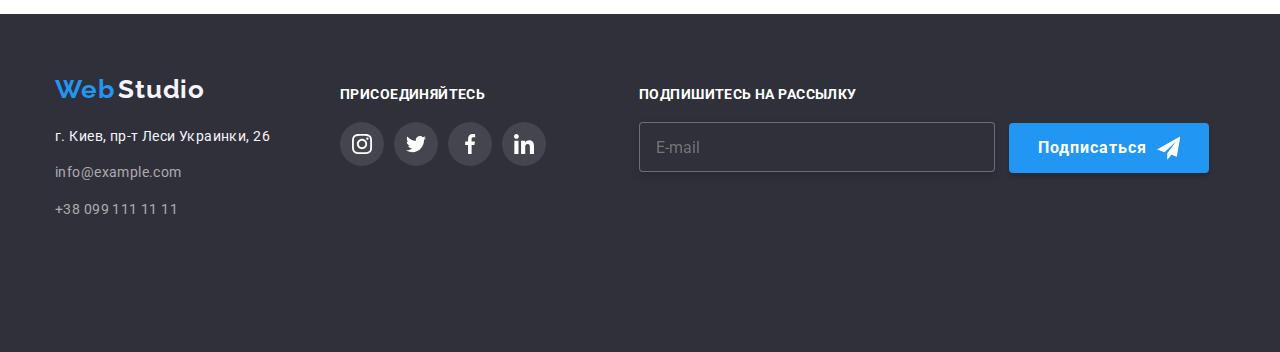
==== commit af97c6ac: "fixed" ====
--- a/portfolio.html
+++ b/portfolio.html
@@ -64,7 +64,7 @@
                                  <a class="site-nav_link"  href="index.html">Студия</a>
                              </li>
                              <li class="site-nav_item">
-                                 <a class="site-nav_link current" href="portfolio.html">Портфолио</a>
+                                 <a class="site-nav_link site-nav_link--activ current" href="portfolio.html">Портфолио</a>
                              </li>
                              <li class="site-nav_item">
                                  <a class="site-nav_link" href="#">Контакты</a>
--- a/css/main.min.css
+++ b/css/main.min.css
@@ -1 +1 @@
-html{box-sizing:border-box}*,*::before,*::after{box-sizing:inherit}ol,ul,li{margin:0;padding:0}h1,h2,h3,h4,h5,h6{margin:0;padding:0}p{margin:0;padding:0}a{display:inline-block}body{font-family:"Roboto",sans-serif;background-color:#fff}body.modal-open{overflow:hidden}.conteiner{padding-left:15px;padding-right:15px;margin-left:auto;margin-right:auto}@media screen and (min-width: 480px){.conteiner{width:480px}}@media screen and (min-width: 768px){.conteiner{width:768px}}@media screen and (min-width: 1200px){.conteiner{width:1200px}}.web{font-family:"Raleway";font-style:normal;font-weight:700;font-size:26px;line-height:1.2;letter-spacing:.03em;color:#2196f3;text-decoration:none}.logo{font-family:"Raleway";font-style:normal;font-weight:700;font-size:26px;line-height:1.2;letter-spacing:.03em;color:#000;text-decoration:none;transition:color 250ms cubic-bezier(0.4, 0, 0.2, 1)}.examples-conteiner,.button-conteiner,.section-clients__list,.section-team__list,.section-post__item,.footer-items,.list-contacts,.site-nav{list-style:none}.page-header{border-bottom:1px solid #e5e5e5;position:relative}@media screen and (max-width: 767px){.page-header_conteiner{display:flex;align-items:center;justify-content:space-between}}@media screen and (min-width: 768px){.page-header_conteiner{display:flex;align-items:center}}@media screen and (min-width: 1200px){.page-header_conteiner{display:flex;align-items:center}}.logo--accent:hover,.logo--accent:focus{color:#2196f3}@media screen and (max-width: 767px){.site-nav{display:block;align-items:center;margin-bottom:302px}}@media screen and (min-width: 768px){.site-nav{display:block;display:flex;align-items:center;margin-left:93px}}@media screen and (min-width: 1200px){.site-nav{display:block;display:flex;align-items:center;margin-left:93px}}.site-nav_link{display:block;padding-top:32px;padding-bottom:32px;font-style:normal;font-weight:500;font-size:14px;line-height:1.2;letter-spacing:.02em;color:#212121;text-decoration:none;transition:color 250ms cubic-bezier(0.4, 0, 0.2, 1)}.site-nav_link:hover,.site-nav_link:focus{color:#2196f3}@media screen and (max-width: 767px){.site-nav_link{font-size:40px;padding-top:0px}}.site-nav_item{position:relative}@media screen and (min-width: 768px){.site-nav_item+.site-nav_item{margin-left:50px}}.current:after{position:absolute;display:block;content:" ";width:100%;height:4px;border-radius:2px;background-color:#2196f3;bottom:0;left:0}@media screen and (max-width: 767px){.current:after{display:none}}@media screen and (max-width: 767px){.list-contacts{display:flex;flex-direction:column-reverse;margin-left:auto}}@media screen and (min-width: 768px){.list-contacts{display:flex;flex-flow:column;gap:10px;margin-left:84px}}@media screen and (min-width: 1200px){.list-contacts{display:flex;flex-direction:revert;align-items:center;margin-left:200px}}@media screen and (min-width: 1200px){.list-contacts__item+.list-contacts__item{margin-left:50px}}.list-contacts__register{display:flex;font-style:normal;font-weight:500;font-size:14px;line-height:1.2;letter-spacing:.02em;color:#757575;text-decoration:none;align-items:center;transition:color 250ms cubic-bezier(0.4, 0, 0.2, 1)}@media screen and (min-width: 1200px){.list-contacts__register{justify-content:center}}.list-contacts__register:hover,.list-contacts__register:focus{color:#2196f3}@media screen and (max-width: 767px){.list-contacts__register{font-size:24px;margin-bottom:64px}}.list-contacts__phone{display:flex;font-style:normal;font-weight:500;font-size:14px;line-height:1.2;letter-spacing:.02em;color:#757575;text-decoration:none;align-items:center;transition:color 250ms cubic-bezier(0.4, 0, 0.2, 1)}@media screen and (min-width: 1200px){.list-contacts__phone{justify-content:center}}.list-contacts__phone:hover,.list-contacts__phone:focus{color:#2196f3}@media screen and (max-width: 767px){.list-contacts__phone{font-size:34px;margin-bottom:32px}}.list-contacts__mail{width:16px;height:12px;margin-right:10px;cursor:pointer;transition:fill 250ms cubic-bezier(0.4, 0, 0.2, 1)}.list-contacts__mail:hover,.list-contacts__mail:focus{fill:#2196f3}.list-contacts__item:hover .list-contacts__mail,.list-contacts__item:focus .list-contacts__mail{fill:#2196f3}@media screen and (max-width: 767px){.list-contacts__mail{display:none}}.list-contacts__tell{width:10px;height:16px;margin-right:10px;cursor:pointer;transition:fill 250ms cubic-bezier(0.4, 0, 0.2, 1)}.list-contacts__tell:hover,.list-contacts__tell:focus{fill:#2196f3}.list-contacts__item:hover .list-contacts__tell,.list-contacts__item:focus .list-contacts__tell{fill:#2196f3}@media screen and (max-width: 767px){.list-contacts__tell{display:none}}.section-footer{padding-top:60px;padding-bottom:60px;background-color:#2f303a}@media screen and (min-width: 1200px){.section-footer__box{display:flex}}@media screen and (min-width: 480px){.section-footer__conteiner{display:block}}@media screen and (min-width: 768px){.section-footer__conteiner{display:flex;justify-content:space-around}}.footer-aside{display:block}.box{margin-bottom:20px}.web--color{color:#2196f3}.logo--color{color:#f5f4fa}.footer_logo{margin-left:auto;margin-right:auto;margin-bottom:20px}@media screen and (max-width: 767px){.footer_logo{text-align:center}}@media screen and (max-width: 767px){.footer-items__item{margin-left:auto;margin-right:auto}}@media screen and (min-width: 1200px){.footer-items__item{text-align:left}}.footer-networks{display:flex;margin-top:12px;justify-content:center}@media screen and (min-width: 1200px){.footer-networks{display:flex;margin-left:70px}}.footer-networks__holder{display:block}.footer-networks__title{font-style:normal;font-weight:700;font-size:14px;line-height:1.2;letter-spacing:.03em;text-transform:uppercase;color:#fff;margin-bottom:20px}@media screen and (max-width: 767px){.footer-networks__title{text-align:center}}@media screen and (min-width: 768px){.footer-networks__title{text-align:center}}@media screen and (min-width: 1200px){.footer-networks__title{text-align:left}}.box{display:flex;width:206px;height:44px;list-style:none;margin-left:auto;margin-right:auto;margin-bottom:30px;justify-content:space-between}.box__button{border:none;width:44px;height:44px;padding:12px;background-color:#fff;border-radius:120px;cursor:pointer;transition:background-color 250ms cubic-bezier(0.4, 0, 0.2, 1)}.box__button:hover,.box__button:focus{background-color:#2196f3}.box__button--color{background-color:rgba(255,255,255,.1)}.box__icon{width:20px;height:20px;cursor:pointer;fill:#afb1b8;transition:fill 250ms cubic-bezier(0.4, 0, 0.2, 1)}.box__icon:hover,.box__icon:focus{fill:#fff}.box__button:hover .box__icon,.box__button:focus .box__icon{fill:#fff}.box__icon--color{fill:#fff}.footer-subscribe{display:block;margin-top:12px;margin-bottom:20px;padding:0;height:150px}@media screen and (min-width: 1200px){.footer-subscribe{display:block;width:570px;height:86px;margin-left:93px}}.footer-subscribe__title{font-style:normal;font-weight:700;font-size:14px;line-height:1.2;letter-spacing:.03em;text-transform:uppercase;margin-bottom:20px;color:#fff}@media screen and (max-width: 767px){.footer-subscribe__title{text-align:center}}@media screen and (min-width: 768px){.footer-subscribe__title{text-align:center}}@media screen and (min-width: 1200px){.footer-subscribe__title{text-align:left}}.footer-subscribe__email{display:block;height:50px;border:1px solid rgba(255,255,255,.3);filter:drop-shadow(0px 4px 4px rgba(0, 0, 0, 0.15));border-radius:4px;background:#2f303a;padding-top:15px;padding-bottom:15px;padding-left:16px;color:rgba(255,255,255,.6)}@media screen and (max-width: 479px){.footer-subscribe__email{margin-left:auto;margin-right:auto;margin-bottom:20px;width:100%}}@media screen and (min-width: 480px){.footer-subscribe__email{width:450px;margin-bottom:20px}}@media screen and (min-width: 767px){.footer-subscribe__email{margin-left:auto;margin-right:auto;margin-bottom:20px}}@media screen and (min-width: 1200px){.footer-subscribe__email{display:inline-block;width:356px;margin-right:10px}}.footer-subscribe__button{align-items:center;justify-content:center;width:200px;height:50px;padding:10px 29px;background:#2196f3;box-shadow:0px 4px 4px rgba(0,0,0,.15);border-radius:4px;border:none;cursor:pointer;margin:0}@media screen and (max-width: 479px){.footer-subscribe__button{display:flex;margin-left:auto;margin-right:auto}}@media screen and (min-width: 480px){.footer-subscribe__button{display:flex;margin-left:auto;margin-right:auto}}@media screen and (min-width: 768px){.footer-subscribe__button{display:flex;margin-left:auto;margin-right:auto}}@media screen and (min-width: 1200px){.footer-subscribe__button{display:inline-flex}}.footer-subscribe__text{display:block;font-style:normal;font-weight:700;font-size:16px;line-height:1.9;letter-spacing:.06em;color:#fff;margin-right:10px}.footer-subscribe__icon{display:block;width:24px;height:24px;-o-object-fit:cover;object-fit:cover;background-size:cover;margin:0;bottom:0}.address{font-style:normal;font-weight:400;font-size:14px;line-height:1.7;letter-spacing:.03em;color:#f5f4fa;margin-bottom:9px}@media screen and (max-width: 767px){.address{text-align:center}}@media screen and (max-width: 767px){.footer-items{flex-direction:column;display:flex}}.footer-items__contact{font-style:normal;font-weight:400;font-size:14px;line-height:2;letter-spacing:.03em;color:rgba(255,255,255,.6);text-decoration:none;margin-bottom:9px;transition:color 250ms cubic-bezier(0.4, 0, 0.2, 1)}.footer-items__contact:hover,.footer-items__contact:focus{color:#2196f3}.conteiner-fon{max-width:1600px;margin-left:auto;margin-right:auto;background-image:linear-gradient(to right, rgba(85, 62, 62, 0.5), rgba(49, 40, 49, 0.5), rgba(55, 61, 55, 0.5)),url(../img/Fon.jpg);background-position:center;background-size:cover;background-repeat:no-repeat}@media(min-device-pixel-ratio),(-webkit-min-device-pixel-ratio: 2),(min-resolution: 2dppx),(min-resolution: 192dpi){.conteiner-fon{background-image:linear-gradient(to right, rgba(85, 62, 62, 0.5), rgba(49, 40, 49, 0.5), rgba(55, 61, 55, 0.5)),url(../img/Fon@2x.jpg)}}.section-hero{text-align:center}@media screen and (max-width: 387px){.section-hero{padding-top:112px;padding-bottom:112px}}@media screen and (min-width: 388px){.section-hero{padding-top:118px;padding-bottom:118px}}@media screen and (min-width: 1200px){.section-hero{padding-top:200px;padding-bottom:200px}}.section-hero__caption{margin-left:auto;margin-right:auto;margin-bottom:30px;font-style:normal;font-weight:900;font-size:44px;line-height:1.4;text-align:center;letter-spacing:.06em;text-transform:uppercase;color:#fff}@media screen and (max-width: 767px){.section-hero__caption{width:auto;font-size:26px}}@media screen and (min-width: 768px){.section-hero__caption{width:360px;font-size:26px}}@media screen and (min-width: 1200px){.section-hero__caption{width:696px;font-size:44px}}.section-hero__button{padding:10px 32px;font-style:normal;font-weight:700;font-size:16px;line-height:1.9;align-items:center;text-align:center;letter-spacing:.06em;color:#f5f4fa;background-color:#2196f3;min-width:200px;height:50px;border-radius:4px;cursor:pointer;border:rgba(0,0,0,0)}.section-hero__button:hover,.section-hero__button:focus{color:#000;box-shadow:0px 4px 4px rgba(0,0,0,.15)}.section-post{text-align:center;padding-bottom:94px;padding-top:94px}@media screen and (max-width: 767px){.section-post{padding-bottom:60px;padding-top:60px}}@media screen and (min-width: 768px){.section-post__list{display:flex;flex-wrap:wrap;margin:-15px}}@media screen and (min-width: 1200px){.section-post__list{display:flex;margin:-15px}}.section-post__item{text-align:left;margin-bottom:30px}.section-post__item:last-child{margin-bottom:0px}@media screen and (min-width: 768px){.section-post__item{flex-basis:calc((100% - 60px)/2);margin:15px}}@media screen and (min-width: 1200px){.section-post__item{flex-basis:calc((100% - 120px)/4);margin:15px}}.section-post__conteiner{background-repeat:no-repeat;background-position:center;background-color:#f5f4fa;border-radius:4px;margin-bottom:30px;display:flex;justify-content:center;align-items:center;height:120px}.section-post__icon{width:70px;height:70px}.section-post__title{margin-bottom:10px;font-style:normal;font-weight:700;font-size:14px;line-height:1.2;letter-spacing:.03em;text-transform:uppercase;color:#212121}@media screen and (max-width: 767px){.section-post__title{text-align:center}}.section-post__text{font-style:normal;font-weight:400;font-size:14px;line-height:1.7;letter-spacing:.03em;color:#757575}.section-work{display:none}@media screen and (min-width: 1200px){.section-work{display:flex;padding-bottom:94px}}.section-work__caption{margin-bottom:50px;font-style:normal;font-weight:700;font-size:36px;line-height:1.2;text-align:center;letter-spacing:.03em;color:#212121}.section-work__conteiner{display:flex;gap:30px}.section-work__overlay{position:relative}.section-work__img{display:flex}.section-work__icon{width:100%}.section-work__tip{display:flex;width:100%;height:70px;background:rgba(47,48,58,.8);justify-content:center;align-items:center;position:absolute;bottom:0;left:0}.section-work__text{display:block;font-style:normal;font-weight:700;font-size:14px;line-height:1.2;text-align:center;letter-spacing:.03em;text-transform:uppercase;color:#fff}.section-team{padding-bottom:94px;padding-top:94px;margin-left:auto;margin-right:auto;background-color:#f5f4fa}@media screen and (max-width: 767px){.section-team{padding-bottom:60px;padding-top:60px}}.section-team__caption{margin-bottom:50px;font-style:normal;font-weight:700;font-size:36px;line-height:1.2;text-align:center;letter-spacing:.03em;color:#212121}@media screen and (max-width: 767px){.section-team__caption{font-size:28px}}@media screen and (min-width: 768px){.section-team__list{display:flex;flex-wrap:wrap;margin:-15px}}@media screen and (min-width: 1200px){.section-team__list{display:flex;flex-wrap:nowrap}}.section-team__subtitle{border:#fff;box-shadow:0px 1px 3px rgba(0,0,0,.12),0px 1px 1px rgba(0,0,0,.14),0px 2px 1px rgba(0,0,0,.2);border-radius:0px 0px 4px 4px;background:#fff}@media screen and (min-width: 768px){.section-team__subtitle{flex-basis:calc((100% - 60px)/2);margin:15px}}@media screen and (min-width: 1200px){.section-team__subtitle{justify-content:space-between}}.section-team__picture{margin-bottom:30px;width:100%}.section-team__name{margin-bottom:10px;font-style:normal;font-weight:500;font-size:16px;line-height:1.2;text-align:center;letter-spacing:.03em;color:#212121}.section-team__job{margin-bottom:30px;font-family:"Roboto";font-style:normal;font-weight:400;font-size:16px;line-height:1.2;text-align:center;letter-spacing:.03em;color:#757575}.section-clients{padding-top:94px;padding-bottom:113px}@media screen and (max-width: 767px){.section-clients{padding-bottom:60px;padding-top:60px}}.section-clients__caption{font-style:normal;font-weight:700;font-size:36px;line-height:1.2;text-align:center;letter-spacing:.03em;color:var(--primary-text-color);margin-bottom:50px}@media screen and (max-width: 767px){.section-clients__caption{font-size:28px}}.section-clients__subtitle{display:flex;list-style:none;border:1px solid #afb1b8;border-radius:4px;align-items:center;cursor:pointer;justify-content:center;height:92px;transition:border-color 250ms cubic-bezier(0.4, 0, 0.2, 1)}.section-clients__subtitle:hover,.section-clients__subtitle:focus{border-color:#2196f3}.section-clients__list{display:flex;flex-wrap:wrap;margin:-15px}@media screen and (min-width: 768px){.section-clients__list{display:flex;flex-wrap:wrap;margin:-15px}}@media screen and (min-width: 1200px){.section-clients__list{display:flex;flex-wrap:wrap;margin:-15px}}.section-clients__item{flex-basis:calc((100% - 60px)/2);margin:15px}@media screen and (min-width: 768px){.section-clients__item{flex-basis:calc((100% - 90px)/3);margin:15px}}@media screen and (min-width: 1200px){.section-clients__item{flex-basis:calc((100% - 180px)/6);margin:15px}}.section-clients__logo{display:block;width:106px;height:60px;fill:#afb1b8;cursor:pointer;transition:fill 250ms cubic-bezier(0.4, 0, 0.2, 1)}.section-clients__subtitle:hover .section-clients__logo,.section-clients__subtitle:focus .section-clients__logo{fill:#2196f3}@media screen and (min-width: 480px){.section-examples{padding-top:40px;padding-bottom:60px}}@media screen and (min-width: 768px){.section-examples{padding-top:60px;padding-bottom:60px}}@media screen and (min-width: 1200px){.section-examples{padding-top:94px;padding-bottom:94px}}@media screen and (max-width: 767px){.button-conteiner{display:flex;margin-bottom:50px;flex-wrap:wrap}}@media screen and (min-width: 768px){.button-conteiner{display:flex;justify-content:center;margin-bottom:50px;flex-wrap:wrap}}@media screen and (min-width: 1200px){.button-conteiner{display:flex;justify-content:center;margin-bottom:50px;flex-wrap:wrap}}@media screen and (min-width: 768px){.button-conteiner__item+.button-conteiner__item{margin-left:8px}}@media screen and (min-width: 1200px){.button-conteiner__item+.button-conteiner__item{margin-left:8px}}.button-conteiner__bar{min-width:73px;font-family:"Roboto";font-style:normal;font-weight:500;font-size:16px;line-height:1.6;text-align:center;letter-spacing:.03em;cursor:pointer;background-color:#f5f4fa;color:#212121;border:rgba(0,0,0,0);border-radius:4px;transition:background-color 250ms cubic-bezier(0.4, 0, 0.2, 1),color 250ms cubic-bezier(0.4, 0, 0.2, 1),box-shadow 250ms cubic-bezier(0.4, 0, 0.2, 1)}.button-conteiner__bar:focus,.button-conteiner__bar:hover{background-color:#2196f3;color:#f5f4fa;box-shadow:0 10px 10px -5px rgba(0,0,0,.3)}@media screen and (max-width: 767px){.button-conteiner__bar{flex-basis:calc((100% - 48px)/3);margin:8px;padding:6px 22px}}@media screen and (min-width: 768px){.button-conteiner__bar{padding:6px 22px}}@media screen and (min-width: 768px){.examples-conteiner{display:flex;flex-wrap:wrap;margin:-15px}}@media screen and (min-width: 1200px){.examples-conteiner{display:flex;flex-wrap:wrap;margin:-15px}}.examples-conteiner__border{height:404px;width:450px;border:1px solid #eee;cursor:pointer;transition:box-shadow 250ms cubic-bezier(0.4, 0, 0.2, 1)}.examples-conteiner__border:nth-child(n+7){margin-bottom:0px}.examples-conteiner__border:hover{box-shadow:0px 1px 1px rgba(0,0,0,.12),0px 4px 4px rgba(0,0,0,.06),1px 4px 6px rgba(0,0,0,.16)}@media screen and (min-width: 460px){.examples-conteiner__border{flex-basis:calc((100% - 30px)/1);height:404px;width:450px}}@media screen and (min-width: 768px){.examples-conteiner__border{flex-basis:calc((100% - 60px)/2);margin:15px;height:440px;width:354px}}@media screen and (min-width: 1200px){.examples-conteiner__border{flex-basis:calc((100% - 90px)/3);margin:15px;width:370px;height:404px}}.examples-conteiner__img{position:relative;overflow:hidden}@media screen and (max-width: 767px){.examples-conteiner__img{height:294px;width:450px}}@media screen and (min-width: 768px){.examples-conteiner__img{height:294px;width:354px}}@media screen and (min-width: 1200px){.examples-conteiner__img{height:294px;width:370px}}.examples-conteiner__picture{display:block;width:100%}.examples-conteiner__overlay{width:100%;height:100%;background-color:rgba(33,150,243,.9);position:absolute;z-index:9;transition:transform 250ms cubic-bezier(0.4, 0, 0.2, 1);transform:translateY(100%)}.examples-conteiner__border:hover .examples-conteiner__overlay{transform:translateY(-100%)}.examples-conteiner__item{display:inline-flex;position:absolute;top:50%;left:50%;transform:translate(-50%, -50%)}.examples-conteiner__paragraph{display:block;font-family:"Roboto";font-style:normal;font-weight:400;font-size:18px;line-height:28px;letter-spacing:.03em;color:#fff;width:322px;height:168px}.examples-table{padding:20px 24px}.examples-table__title{margin-bottom:4px;font-style:normal;font-weight:700;font-size:18px;line-height:2;letter-spacing:.06em;color:#212121}.examples-table__text{font-style:normal;font-weight:400;font-size:16px;line-height:1.9;letter-spacing:.03em;color:#757575}.backdrop{position:fixed;top:0;left:0;width:100%;height:100%;background-color:rgba(0,0,0,.2);opacity:1;transition:opacity 250ms cubic-bezier(0.4, 0, 0.2, 1);overflow-y:scroll}@media screen and (max-width: 767px){.backdrop{padding:93px 15px}}.backdrop.is-hidden{opacity:0;transition:opacity 250ms cubic-bezier(0.4, 0, 0.2, 1);pointer-events:none}@media screen and (max-width: 479px){.modal{display:block;height:609px;background-color:#fff;margin:0;padding:0;padding-top:1px}}@media screen and (min-width: 480px){.modal{position:absolute;display:block;width:450px;height:609px;background-color:#fff;top:50%;left:50%;transform:translate(-50%, -50%);margin:0;padding:0}}@media screen and (min-width: 768px){.modal{position:absolute;display:block;width:450px;height:609px;background-color:#fff;top:50%;left:50%;transform:translate(-50%, -50%);margin:0;padding:0}}@media screen and (min-width: 1200px){.modal{position:absolute;display:block;width:528px;height:581px;background-color:#fff;top:50%;left:50%;transform:translate(-50%, -50%);margin:0;padding:0}}.modal-box{display:block;margin:0;margin-left:40px;margin-right:40px;margin-bottom:20px}@media screen and (min-width: 768px){.modal-box{width:370px}}@media screen and (min-width: 1200px){.modal-box{width:448px}}.modal-box-list{list-style-type:none;margin-bottom:20px}.modal-box-item{margin-bottom:10px;display:flex;flex-direction:column}.modal-box-item:last-child{margin-bottom:0}.modal-box-united{position:relative}.modal-box-text{font-style:normal;font-weight:400;font-size:12px;line-height:1.2;letter-spacing:.01em;margin-bottom:4px;color:#757575}.comment-box{resize:none;height:120px;cursor:pointer;padding:12px 16px;border:1px solid rgba(33,33,33,.2);border-radius:4px}.comment-box:hover{border-color:#2196f3}.modal-box-button{display:block;width:200px;height:50px;background:#2196f3;box-shadow:0px 4px 4px rgba(0,0,0,.15);border-radius:4px;border:none;margin-left:auto;margin-right:auto;margin-top:30px;cursor:pointer;font-style:normal;font-weight:700;font-size:16px;line-height:1.9;align-items:center;text-align:center;letter-spacing:.06em;color:#fff}.modal-box-border{border:1px solid rgba(33,33,33,.2);border-radius:4px;width:100%;height:40px;cursor:pointer;padding-left:42px;padding-top:12px;padding-bottom:12px;transition:border 250ms cubic-bezier(0.4, 0, 0.2, 1),border-radius 250ms cubic-bezier(0.4, 0, 0.2, 1)}.modal-box-border:hover{border:1px solid #2196f3;border-radius:4px}@media screen and (max-width: 767px){.modal-box-border{padding-left:30px}}.checkbox-markup{position:relative}.checkbox-input{position:absolute;width:1px;height:1px;margin:-1px;border:0;padding:0;white-space:nowrap;-webkit-clip-path:inset(100%);clip-path:inset(100%);clip:rect(0 0 0 0);overflow:hidden}.checkbox-icon{display:inline-block;position:absolute;width:16px;height:15px;border:2px solid #000;border-radius:2px;background-color:#fff;fill:#fff;background-size:contain;padding:0;transform:translateY(30%);transition:background-color 250ms cubic-bezier(0.4, 0, 0.2, 1),fill 250ms cubic-bezier(0.4, 0, 0.2, 1),border 250ms cubic-bezier(0.4, 0, 0.2, 1),background-origin 250ms cubic-bezier(0.4, 0, 0.2, 1)}@media screen and (max-width: 767px){.checkbox-icon{top:-2px}}@media screen and (min-width: 768px){.checkbox-icon{top:-2px}}@media screen and (min-width: 1200px){.checkbox-icon{left:13px;top:0}}.checkbox-input:checked+.checkbox-icon{background-color:#2196f3;fill:#fff;background-origin:border-box;border:#2196f3}.modal-text{font-style:normal;font-weight:700;font-size:20px;line-height:1.2;text-align:center;letter-spacing:.03em;color:#212121;margin-bottom:12px}.checkbox-text{font-style:normal;font-weight:400;line-height:1.7;letter-spacing:.03em;color:#757575;cursor:pointer}@media screen and (max-width: 767px){.checkbox-text{margin-left:24px;font-size:12px}}@media screen and (min-width: 768px){.checkbox-text{margin-left:24px;font-size:12px}}@media screen and (min-width: 1200px){.checkbox-text{margin-left:36px;font-size:14px}}.checkbox-input-text{font-style:normal;font-weight:400;line-height:1.7;letter-spacing:.03em;-webkit-text-decoration-line:underline;text-decoration-line:underline;color:#2196f3}@media screen and (max-width: 767px){.checkbox-input-text{font-size:12px}}@media screen and (min-width: 768px){.checkbox-input-text{font-size:12px}}@media screen and (min-width: 1200px){.checkbox-input-text{font-size:14px}}.modal-box-icons{position:absolute;top:50%;left:12px;transform:translateY(-50%);width:18px;height:18px;background-size:cover;cursor:pointer;fill:#000;transition:fill 250ms cubic-bezier(0.4, 0, 0.2, 1)}.modal-box-border:hover+.modal-box-icons,.modal-box-border:focus+.modal-box-icons{fill:#2196f3}.close{display:flex;padding:0;width:30px;height:30px;justify-content:center;align-items:center;border-radius:45px;background-color:#fff;margin-top:8px;border:1px solid rgba(0,0,0,.1)}@media screen and (max-width: 479px){.close{margin-left:89%}}@media screen and (min-width: 480px){.close{margin-left:412px}}@media screen and (min-width: 768px){.close{margin-left:412px}}@media screen and (min-width: 1200px){.close{margin-left:490px}}.close-img{display:block;background-size:cover;-o-object-fit:cover;object-fit:cover;fill:#000;cursor:pointer;width:30px;height:30px}.close-img:hover{fill:#2196f3}.box{display:flex;width:206px;height:44px;list-style:none;margin-left:auto;margin-right:auto;margin-bottom:30px;justify-content:space-between}.box_button{border:none;width:44px;height:44px;padding:12px;background-color:#fff;border-radius:120px;cursor:pointer;transition:background-color 250ms cubic-bezier(0.4, 0, 0.2, 1)}.box_button:hover,.box_button:focus{background-color:#2196f3}.box_icon{width:20px;height:20px;cursor:pointer;fill:#afb1b8;transition:fill 250ms cubic-bezier(0.4, 0, 0.2, 1)}.box_icon:hover,.box_icon:focus{fill:#fff}.box_button:hover .box_icon,.box_button:focus .box_icon{fill:#fff}@media screen and (max-width: 767px){.menu-conteiner{margin-left:auto}}@media screen and (min-width: 768px){.menu-conteiner{display:none}}.menu-button{min-height:40px;min-width:40px;display:flex;align-items:center;justify-content:center;margin:0;padding:0;background-color:rgba(0,0,0,0);cursor:pointer;border:none;border-radius:50%;outline:none}.menu-button:hover,.menu-button:focus{background-color:rgba(0,0,0,.1)}.overlay-button{min-height:40px;min-width:40px;display:flex;align-items:center;justify-content:center;margin:0;padding:0;background-color:rgba(0,0,0,0);cursor:pointer;border:none;border-radius:50%;outline:none;position:absolute;top:20px;right:15px;color:#fff}@media screen and (min-width: 768px){.overlay-button{display:none}}.icon-menu:hover,.icon-menu:focus{fill:rgba(33,150,243,.9)}@media screen and (max-width: 767px){.mobile-menu{padding:48px 83px 48px 40px;background:#fff;box-shadow:0px 4px 8px rgba(0,0,0,.04),0px 2px 4px rgba(0,0,0,.08),0px 1px 3px rgba(0,0,0,.16);position:fixed;z-index:99;top:0;left:0;width:100vw;height:100vh;transform:translateX(100%);transition:transform 250ms ease-in-out}.mobile-menu.is-open{transform:translateX(0)}}@media screen and (min-width: 768px){.mobile-menu{display:flex;align-items:center}}@media screen and (min-width: 1200px){.mobile-menu{display:flex;align-items:center}}@media screen and (max-width: 767px){.social-network{display:inline-flex;align-items:center;flex-wrap:wrap;width:auto;list-style:none}}@media screen and (min-width: 768px){.social-network{display:none}}.social-network__item{border-right:1px solid #000;padding-right:10px;padding-left:10px}.social-network__item:last-child{border-right:none;padding-right:0}.social-network__item:first-child{padding-left:0}.social-network__text{display:block;font-style:normal;font-weight:500;font-size:16px;line-height:1.2;letter-spacing:.02em;text-decoration:none;color:#000}.social-network__text:hover,.social-network__text:focus{color:rgba(33,150,243,.9)}/*# sourceMappingURL=main.min.css.map */+html{box-sizing:border-box}*,*::before,*::after{box-sizing:inherit}ol,ul,li{margin:0;padding:0}h1,h2,h3,h4,h5,h6{margin:0;padding:0}p{margin:0;padding:0}a{display:inline-block}body{font-family:"Roboto",sans-serif;background-color:#fff}body.modal-open{overflow:hidden}.conteiner{padding-left:15px;padding-right:15px;margin-left:auto;margin-right:auto}@media screen and (min-width: 480px){.conteiner{width:480px}}@media screen and (min-width: 768px){.conteiner{width:768px}}@media screen and (min-width: 1200px){.conteiner{width:1200px}}.web{font-family:"Raleway";font-style:normal;font-weight:700;font-size:26px;line-height:1.2;letter-spacing:.03em;color:#2196f3;text-decoration:none}.logo{font-family:"Raleway";font-style:normal;font-weight:700;font-size:26px;line-height:1.2;letter-spacing:.03em;color:#000;text-decoration:none;transition:color 250ms cubic-bezier(0.4, 0, 0.2, 1)}.examples-conteiner,.button-conteiner,.section-clients__list,.section-team__list,.section-post__item,.footer-items,.list-contacts,.site-nav{list-style:none}.page-header{border-bottom:1px solid #e5e5e5;position:relative}@media screen and (max-width: 767px){.page-header_conteiner{display:flex;align-items:center;justify-content:space-between;height:60px}}@media screen and (min-width: 768px){.page-header_conteiner{display:flex;align-items:center;height:80px}}@media screen and (min-width: 1200px){.page-header_conteiner{display:flex;align-items:center;height:80px}}.logo--accent:hover,.logo--accent:focus{color:#2196f3}@media screen and (min-height: 396px){.site-nav{margin-bottom:90px}}@media screen and (min-height: 496px){.site-nav{margin-bottom:115px}}@media screen and (min-height: 596px){.site-nav{margin-bottom:150px}}@media screen and (min-height: 696px){.site-nav{margin-bottom:302px}}@media screen and (min-width: 768px){.site-nav{display:block;display:flex;align-items:center;margin-left:69px;margin-bottom:0px}}@media screen and (min-width: 1200px){.site-nav{display:block;display:flex;align-items:center;margin-left:93px}}.site-nav_link{display:block;font-style:normal;font-weight:500;font-size:14px;line-height:1.2;letter-spacing:.02em;color:#212121;text-decoration:none;transition:color 250ms cubic-bezier(0.4, 0, 0.2, 1)}.site-nav_link:hover,.site-nav_link:focus{color:#2196f3}@media screen and (max-width: 767px){.site-nav_link{font-size:40px}}@media screen and (min-width: 768px){.site-nav_link{padding-bottom:32px;padding-top:32px}}@media screen and (max-width: 767px){.site-nav_link--activ{color:#2196f3}}.site-nav_item{position:relative}@media screen and (min-width: 768px){.site-nav_item+.site-nav_item{margin-left:50px}}.current:after{position:absolute;display:block;content:" ";width:100%;height:4px;border-radius:2px;background-color:#2196f3;bottom:0;left:0}@media screen and (max-width: 767px){.current:after{display:none}}@media screen and (max-width: 767px){.list-contacts{display:flex;flex-direction:column-reverse;margin-bottom:64px}}@media screen and (min-width: 768px){.list-contacts{display:flex;flex-flow:column;gap:10px;margin-left:84px}}@media screen and (min-width: 1200px){.list-contacts{display:flex;flex-direction:revert;align-items:center;margin-left:285px}}@media screen and (min-width: 1200px){.list-contacts__item+.list-contacts__item{margin-left:50px}}.list-contacts__register{display:flex;font-style:normal;font-weight:500;font-size:14px;line-height:1.2;letter-spacing:.02em;color:#757575;text-decoration:none;align-items:center;transition:color 250ms cubic-bezier(0.4, 0, 0.2, 1)}@media screen and (min-width: 1200px){.list-contacts__register{justify-content:center}}.list-contacts__register:hover,.list-contacts__register:focus{color:#2196f3}@media screen and (max-width: 767px){.list-contacts__register{font-size:24px}}.list-contacts__phone{display:flex;font-style:normal;font-weight:500;font-size:14px;line-height:1.2;color:#757575;text-decoration:none;align-items:center;transition:color 250ms cubic-bezier(0.4, 0, 0.2, 1)}@media screen and (min-width: 1200px){.list-contacts__phone{justify-content:center}}.list-contacts__phone:hover,.list-contacts__phone:focus{color:#2196f3}@media screen and (max-width: 767px){.list-contacts__phone{font-size:34px;margin-bottom:32px}}.list-contacts__mail{width:16px;height:12px;margin-right:10px;cursor:pointer;transition:fill 250ms cubic-bezier(0.4, 0, 0.2, 1)}.list-contacts__mail:hover,.list-contacts__mail:focus{fill:#2196f3}.list-contacts__item:hover .list-contacts__mail,.list-contacts__item:focus .list-contacts__mail{fill:#2196f3}@media screen and (max-width: 767px){.list-contacts__mail{display:none}}.list-contacts__tell{width:10px;height:16px;margin-right:10px;cursor:pointer;transition:fill 250ms cubic-bezier(0.4, 0, 0.2, 1)}.list-contacts__tell:hover,.list-contacts__tell:focus{fill:#2196f3}.list-contacts__item:hover .list-contacts__tell,.list-contacts__item:focus .list-contacts__tell{fill:#2196f3}@media screen and (max-width: 767px){.list-contacts__tell{display:none}}.section-footer{padding-top:60px;padding-bottom:60px;background-color:#2f303a}@media screen and (min-width: 1200px){.section-footer__box{display:flex}}@media screen and (min-width: 480px){.section-footer__conteiner{display:block}}@media screen and (min-width: 768px){.section-footer__conteiner{display:flex;justify-content:space-between;margin-bottom:60px}}@media screen and (min-width: 1200px){.section-footer__conteiner{display:flex;justify-content:space-around}}@media screen and (max-width: 767px){.footer-aside{display:block}}@media screen and (min-width: 768px){.footer-aside{text-align:center}}@media screen and (min-width: 1200px){.footer-aside{display:block;text-align:left}}.box{margin-bottom:20px}.web--color{color:#2196f3}.logo--color{color:#f5f4fa}.footer_logo{margin-left:auto;margin-right:auto;margin-bottom:20px}@media screen and (max-width: 767px){.footer_logo{text-align:center}}@media screen and (max-width: 767px){.footer-items__item{margin-left:auto;margin-right:auto}}@media screen and (min-width: 1200px){.footer-items__item{text-align:left}}.footer-networks{display:flex;margin-top:12px;justify-content:center}@media screen and (min-width: 1200px){.footer-networks{display:flex;margin-left:70px}}.footer-networks__holder{display:block}.footer-networks__title{font-style:normal;font-weight:700;font-size:14px;line-height:1.2;letter-spacing:.03em;text-transform:uppercase;color:#fff;margin-bottom:20px}@media screen and (max-width: 767px){.footer-networks__title{text-align:center}}@media screen and (min-width: 768px){.footer-networks__title{text-align:center}}@media screen and (min-width: 1200px){.footer-networks__title{text-align:left}}.box{display:flex;width:206px;height:44px;list-style:none;margin-left:auto;margin-right:auto;margin-bottom:30px;justify-content:space-between}.box__button{border:none;width:44px;height:44px;padding:12px;background-color:#fff;border-radius:120px;cursor:pointer;transition:background-color 250ms cubic-bezier(0.4, 0, 0.2, 1)}.box__button:hover,.box__button:focus{background-color:#2196f3}.box__button--color{background-color:rgba(255,255,255,.1)}.box__icon{width:20px;height:20px;cursor:pointer;fill:#afb1b8;transition:fill 250ms cubic-bezier(0.4, 0, 0.2, 1)}.box__icon:hover,.box__icon:focus{fill:#fff}.box__button:hover .box__icon,.box__button:focus .box__icon{fill:#fff}.box__icon--color{fill:#fff}.footer-subscribe{display:block;margin-top:12px;margin-bottom:20px;padding:0;height:150px}@media screen and (min-width: 1200px){.footer-subscribe{display:block;width:570px;height:86px;margin-left:93px}}.footer-subscribe__title{font-style:normal;font-weight:700;font-size:14px;line-height:1.2;letter-spacing:.03em;text-transform:uppercase;margin-bottom:20px;color:#fff}@media screen and (max-width: 767px){.footer-subscribe__title{text-align:center}}@media screen and (min-width: 768px){.footer-subscribe__title{text-align:center}}@media screen and (min-width: 1200px){.footer-subscribe__title{text-align:left}}.footer-subscribe__email{display:block;height:50px;border:1px solid rgba(255,255,255,.3);filter:drop-shadow(0px 4px 4px rgba(0, 0, 0, 0.15));border-radius:4px;background:#2f303a;padding-top:15px;padding-bottom:15px;padding-left:16px;color:rgba(255,255,255,.6)}@media screen and (max-width: 479px){.footer-subscribe__email{margin-left:auto;margin-right:auto;margin-bottom:20px;width:100%}}@media screen and (min-width: 480px){.footer-subscribe__email{width:450px;margin-bottom:20px}}@media screen and (min-width: 767px){.footer-subscribe__email{margin-left:auto;margin-right:auto;margin-bottom:20px}}@media screen and (min-width: 1200px){.footer-subscribe__email{display:inline-block;width:356px;margin-right:10px}}.footer-subscribe__button{align-items:center;justify-content:center;width:200px;height:50px;padding:10px 29px;background:#2196f3;box-shadow:0px 4px 4px rgba(0,0,0,.15);border-radius:4px;border:none;cursor:pointer;margin:0}@media screen and (max-width: 479px){.footer-subscribe__button{display:flex;margin-left:auto;margin-right:auto}}@media screen and (min-width: 480px){.footer-subscribe__button{display:flex;margin-left:auto;margin-right:auto}}@media screen and (min-width: 768px){.footer-subscribe__button{display:flex;margin-left:auto;margin-right:auto}}@media screen and (min-width: 1200px){.footer-subscribe__button{display:inline-flex}}.footer-subscribe__text{display:block;font-style:normal;font-weight:700;font-size:16px;line-height:1.9;letter-spacing:.06em;color:#fff;margin-right:10px}.footer-subscribe__icon{display:block;width:24px;height:24px;-o-object-fit:cover;object-fit:cover;background-size:cover;margin:0;bottom:0}.address{font-style:normal;font-weight:400;font-size:14px;line-height:1.7;letter-spacing:.03em;color:#f5f4fa;margin-bottom:9px}@media screen and (max-width: 767px){.address{text-align:center}}@media screen and (max-width: 767px){.footer-items{flex-direction:column;display:flex}}.footer-items__contact{font-style:normal;font-weight:400;font-size:14px;line-height:2;letter-spacing:.03em;color:rgba(255,255,255,.6);text-decoration:none;margin-bottom:9px;transition:color 250ms cubic-bezier(0.4, 0, 0.2, 1)}.footer-items__contact:hover,.footer-items__contact:focus{color:#2196f3}.conteiner-fon{max-width:1600px;margin-left:auto;margin-right:auto;background-image:linear-gradient(to right, rgba(85, 62, 62, 0.5), rgba(49, 40, 49, 0.5), rgba(55, 61, 55, 0.5)),url(../img/Fon.jpg);background-position:center;background-size:cover;background-repeat:no-repeat}@media(min-device-pixel-ratio),(-webkit-min-device-pixel-ratio: 2),(min-resolution: 2dppx),(min-resolution: 192dpi){.conteiner-fon{background-image:linear-gradient(to right, rgba(85, 62, 62, 0.5), rgba(49, 40, 49, 0.5), rgba(55, 61, 55, 0.5)),url(../img/Fon@2x.jpg)}}.section-hero{text-align:center}@media screen and (max-width: 387px){.section-hero{padding-top:112px;padding-bottom:112px}}@media screen and (min-width: 388px){.section-hero{padding-top:118px;padding-bottom:118px}}@media screen and (min-width: 1200px){.section-hero{padding-top:200px;padding-bottom:200px}}.section-hero__caption{margin-left:auto;margin-right:auto;margin-bottom:30px;font-style:normal;font-weight:900;font-size:44px;line-height:1.4;text-align:center;letter-spacing:.06em;text-transform:uppercase;color:#fff}@media screen and (max-width: 767px){.section-hero__caption{width:auto;font-size:26px}}@media screen and (min-width: 768px){.section-hero__caption{width:360px;font-size:26px}}@media screen and (min-width: 1200px){.section-hero__caption{width:696px;font-size:44px}}.section-hero__button{padding:10px 32px;font-style:normal;font-weight:700;font-size:16px;line-height:1.9;align-items:center;text-align:center;letter-spacing:.06em;color:#f5f4fa;background-color:#2196f3;min-width:200px;height:50px;border-radius:4px;cursor:pointer;border:rgba(0,0,0,0)}.section-hero__button:hover,.section-hero__button:focus{color:#000;box-shadow:0px 4px 4px rgba(0,0,0,.15)}.section-post{text-align:center;padding-bottom:94px;padding-top:94px}@media screen and (max-width: 767px){.section-post{padding-bottom:60px;padding-top:60px}}@media screen and (min-width: 768px){.section-post__list{display:flex;flex-wrap:wrap;margin:-15px}}@media screen and (min-width: 1200px){.section-post__list{display:flex;margin:-15px}}.section-post__item{text-align:left;margin-bottom:30px}.section-post__item:last-child{margin-bottom:0px}@media screen and (min-width: 768px){.section-post__item{flex-basis:calc((100% - 60px)/2);margin:15px}}@media screen and (min-width: 1200px){.section-post__item{flex-basis:calc((100% - 120px)/4);margin:15px}}.section-post__conteiner{background-repeat:no-repeat;background-position:center;background-color:#f5f4fa;border-radius:4px;margin-bottom:30px;display:flex;justify-content:center;align-items:center;height:120px}.section-post__icon{width:70px;height:70px}.section-post__title{margin-bottom:10px;font-style:normal;font-weight:700;font-size:14px;line-height:1.2;letter-spacing:.03em;text-transform:uppercase;color:#212121}@media screen and (max-width: 767px){.section-post__title{text-align:center}}.section-post__text{font-style:normal;font-weight:400;font-size:14px;line-height:1.7;letter-spacing:.03em;color:#757575}.section-work{display:none}@media screen and (min-width: 1200px){.section-work{display:flex;padding-bottom:94px}}.section-work__caption{margin-bottom:50px;font-style:normal;font-weight:700;font-size:36px;line-height:1.2;text-align:center;letter-spacing:.03em;color:#212121}.section-work__conteiner{display:flex;gap:30px}.section-work__overlay{position:relative}.section-work__img{display:flex}.section-work__icon{width:100%}.section-work__tip{display:flex;width:100%;height:70px;background:rgba(47,48,58,.8);justify-content:center;align-items:center;position:absolute;bottom:0;left:0}.section-work__text{display:block;font-style:normal;font-weight:700;font-size:14px;line-height:1.2;text-align:center;letter-spacing:.03em;text-transform:uppercase;color:#fff}.section-team{padding-bottom:94px;padding-top:94px;margin-left:auto;margin-right:auto;background-color:#f5f4fa}@media screen and (max-width: 1199px){.section-team{padding-bottom:60px;padding-top:60px}}.section-team__caption{margin-bottom:50px;font-style:normal;font-weight:700;font-size:36px;line-height:1.2;text-align:center;letter-spacing:.03em;color:#212121}@media screen and (max-width: 1199px){.section-team__caption{font-size:28px}}@media screen and (min-width: 768px){.section-team__list{display:flex;flex-wrap:wrap;margin:-15px}}@media screen and (min-width: 1200px){.section-team__list{display:flex;flex-wrap:nowrap}}.section-team__subtitle{border:#fff;box-shadow:0px 1px 3px rgba(0,0,0,.12),0px 1px 1px rgba(0,0,0,.14),0px 2px 1px rgba(0,0,0,.2);border-radius:0px 0px 4px 4px;background:#fff}@media screen and (max-width: 767px){.section-team__subtitle{max-height:622px;margin-bottom:30px}.section-team__subtitle:last-child{margin-bottom:0px}}@media screen and (min-width: 768px){.section-team__subtitle{flex-basis:calc((100% - 60px)/2);margin:15px}}@media screen and (min-width: 1200px){.section-team__subtitle{justify-content:space-between}}.section-team__picture{margin-bottom:30px;width:100%}.section-team__name{margin-bottom:10px;font-style:normal;font-weight:500;font-size:16px;line-height:1.2;text-align:center;letter-spacing:.03em;color:#212121}.section-team__job{margin-bottom:30px;font-family:"Roboto";font-style:normal;font-weight:400;font-size:16px;line-height:1.2;text-align:center;letter-spacing:.03em;color:#757575}@media screen and (max-width: 1199px){.section-clients{padding-bottom:60px;padding-top:60px}}@media screen and (min-width: 1200px){.section-clients{padding-top:94px;padding-bottom:113px}}.section-clients__caption{font-style:normal;font-weight:700;font-size:36px;line-height:1.2;text-align:center;letter-spacing:.03em;color:var(--primary-text-color);margin-bottom:50px}@media screen and (max-width: 1199px){.section-clients__caption{font-size:28px}}.section-clients__subtitle{display:flex;list-style:none;border:1px solid #afb1b8;border-radius:4px;align-items:center;cursor:pointer;justify-content:center;height:92px;transition:border-color 250ms cubic-bezier(0.4, 0, 0.2, 1)}.section-clients__subtitle:hover,.section-clients__subtitle:focus{border-color:#2196f3}.section-clients__list{display:flex;flex-wrap:wrap;margin:-15px}@media screen and (min-width: 768px){.section-clients__list{display:flex;flex-wrap:wrap;margin:-15px}}@media screen and (min-width: 1200px){.section-clients__list{display:flex;flex-wrap:wrap;margin:-15px}}.section-clients__item{flex-basis:calc((100% - 60px)/2);margin:15px}@media screen and (min-width: 768px){.section-clients__item{flex-basis:calc((100% - 90px)/3);margin:15px}}@media screen and (min-width: 1200px){.section-clients__item{flex-basis:calc((100% - 180px)/6);margin:15px}}.section-clients__logo{display:block;width:106px;height:60px;fill:#afb1b8;cursor:pointer;transition:fill 250ms cubic-bezier(0.4, 0, 0.2, 1)}.section-clients__subtitle:hover .section-clients__logo,.section-clients__subtitle:focus .section-clients__logo{fill:#2196f3}@media screen and (max-width: 767px){.section-examples{padding-top:60px;padding-bottom:60px}}@media screen and (min-width: 768px){.section-examples{padding-top:60px;padding-bottom:60px}}@media screen and (min-width: 1200px){.section-examples{padding-top:94px;padding-bottom:94px}}@media screen and (max-width: 767px){.button-conteiner{display:flex;margin-bottom:40px;flex-wrap:wrap}}@media screen and (min-width: 768px){.button-conteiner{display:flex;justify-content:center;margin-bottom:30px;flex-wrap:wrap}}@media screen and (min-width: 1200px){.button-conteiner{display:flex;justify-content:center;margin-bottom:50px;flex-wrap:wrap}}@media screen and (min-width: 768px){.button-conteiner__item+.button-conteiner__item{margin-left:8px}}@media screen and (min-width: 1200px){.button-conteiner__item+.button-conteiner__item{margin-left:8px}}.button-conteiner__bar{min-width:73px;font-family:"Roboto";font-style:normal;font-weight:500;font-size:16px;line-height:1.6;text-align:center;letter-spacing:.03em;cursor:pointer;background-color:#f5f4fa;color:#212121;border:rgba(0,0,0,0);border-radius:4px;transition:background-color 250ms cubic-bezier(0.4, 0, 0.2, 1),color 250ms cubic-bezier(0.4, 0, 0.2, 1),box-shadow 250ms cubic-bezier(0.4, 0, 0.2, 1)}.button-conteiner__bar:focus,.button-conteiner__bar:hover{background-color:#2196f3;color:#f5f4fa;box-shadow:0 10px 10px -5px rgba(0,0,0,.3)}@media screen and (max-width: 767px){.button-conteiner__bar{flex-basis:calc((100% - 48px)/3);margin:8px;padding:6px 22px}}@media screen and (min-width: 768px){.button-conteiner__bar{padding:6px 22px}}@media screen and (min-width: 768px){.examples-conteiner{display:flex;flex-wrap:wrap;margin:-15px}}@media screen and (min-width: 1200px){.examples-conteiner{display:flex;flex-wrap:wrap;margin:-15px}}.examples-conteiner__border{height:404px;width:450px;border:1px solid #eee;cursor:pointer;transition:box-shadow 250ms cubic-bezier(0.4, 0, 0.2, 1);margin-bottom:30px}.examples-conteiner__border:hover{box-shadow:0px 1px 1px rgba(0,0,0,.12),0px 4px 4px rgba(0,0,0,.06),1px 4px 6px rgba(0,0,0,.16)}@media screen and (max-width: 767px){.examples-conteiner__border{height:404px;width:100%}}@media screen and (min-width: 768px){.examples-conteiner__border{flex-basis:calc((100% - 60px)/2);margin:15px;height:440px;width:354px}.examples-conteiner__border:nth-child(n+7){margin-bottom:0px}}@media screen and (min-width: 1200px){.examples-conteiner__border{flex-basis:calc((100% - 90px)/3);margin:15px;width:370px;height:404px}}.examples-conteiner__img{position:relative;overflow:hidden}@media screen and (max-width: 767px){.examples-conteiner__img{height:auto;max-width:450px}}@media screen and (min-width: 768px){.examples-conteiner__img{height:294px;width:354px}}@media screen and (min-width: 1200px){.examples-conteiner__img{height:294px;width:370px}}.examples-conteiner__picture{display:block;width:100%}@media screen and (max-width: 767px){.examples-conteiner__picture{height:294px}}.examples-conteiner__overlay{width:100%;height:100%;background-color:rgba(33,150,243,.9);position:absolute;z-index:9;transition:transform 250ms cubic-bezier(0.4, 0, 0.2, 1);transform:translateY(100%)}.examples-conteiner__border:hover .examples-conteiner__overlay{transform:translateY(-100%)}.examples-conteiner__item{display:inline-flex;position:absolute;top:50%;left:50%;transform:translate(-50%, -50%)}.examples-conteiner__paragraph{display:block;font-family:"Roboto";font-style:normal;font-weight:400;font-size:18px;line-height:28px;letter-spacing:.03em;color:#fff;width:322px;height:168px}.examples-table{padding:20px 24px}.examples-table__title{margin-bottom:4px;font-style:normal;font-weight:700;font-size:18px;line-height:2;letter-spacing:.06em;color:#212121}@media screen and (max-width: 400px){.examples-table__title{line-height:1.3}}.examples-table__text{font-style:normal;font-weight:400;font-size:16px;line-height:1.9;letter-spacing:.03em;color:#757575}.backdrop{position:fixed;top:0;left:0;width:100%;height:100%;background-color:rgba(0,0,0,.2);opacity:1;transition:opacity 250ms cubic-bezier(0.4, 0, 0.2, 1);overflow-y:scroll}@media screen and (max-width: 767px){.backdrop{padding-top:48px;padding-bottom:48px;padding-left:40px;padding-right:40px}}.backdrop.is-hidden{opacity:0;transition:opacity 250ms cubic-bezier(0.4, 0, 0.2, 1);pointer-events:none}@media screen and (max-width: 479px){.modal{display:block;height:609px;background-color:#fff;margin:0;padding:0;padding-top:1px}}@media screen and (min-width: 480px){.modal{position:absolute;display:block;width:450px;height:609px;background-color:#fff;top:50%;left:50%;transform:translate(-50%, -50%);margin:0;padding:0}}@media screen and (min-width: 768px){.modal{position:absolute;display:block;width:450px;height:609px;background-color:#fff;top:50%;left:50%;transform:translate(-50%, -50%);margin:0;padding:0}}@media screen and (min-width: 1200px){.modal{position:absolute;display:block;width:528px;height:581px;background-color:#fff;top:50%;left:50%;transform:translate(-50%, -50%);margin:0;padding:0}}.modal-box{display:block;margin:0;margin-left:40px;margin-right:40px;margin-bottom:20px}@media screen and (min-width: 768px){.modal-box{width:370px}}@media screen and (min-width: 1200px){.modal-box{width:448px}}.modal-box-list{list-style-type:none;margin-bottom:20px}.modal-box-item{margin-bottom:10px;display:flex;flex-direction:column}.modal-box-item:last-child{margin-bottom:0}.modal-box-united{position:relative}.modal-box-text{font-style:normal;font-weight:400;font-size:12px;line-height:1.2;letter-spacing:.01em;margin-bottom:4px;color:#757575}.comment-box{resize:none;height:120px;cursor:pointer;padding:12px 16px;border:1px solid rgba(33,33,33,.2);border-radius:4px}.comment-box:hover{border-color:#2196f3}.modal-box-button{display:block;width:200px;height:50px;background:#2196f3;box-shadow:0px 4px 4px rgba(0,0,0,.15);border-radius:4px;border:none;margin-left:auto;margin-right:auto;margin-top:30px;cursor:pointer;font-style:normal;font-weight:700;font-size:16px;line-height:1.9;align-items:center;text-align:center;letter-spacing:.06em;color:#fff}.modal-box-border{border:1px solid rgba(33,33,33,.2);border-radius:4px;width:100%;height:40px;cursor:pointer;padding-left:42px;padding-top:12px;padding-bottom:12px;transition:border 250ms cubic-bezier(0.4, 0, 0.2, 1),border-radius 250ms cubic-bezier(0.4, 0, 0.2, 1)}.modal-box-border:hover{border:1px solid #2196f3;border-radius:4px}@media screen and (max-width: 767px){.modal-box-border{padding-left:30px}}.checkbox-markup{position:relative}.checkbox-input{position:absolute;width:1px;height:1px;margin:-1px;border:0;padding:0;white-space:nowrap;-webkit-clip-path:inset(100%);clip-path:inset(100%);clip:rect(0 0 0 0);overflow:hidden}.checkbox-icon{display:inline-block;position:absolute;width:16px;height:15px;border:2px solid #000;border-radius:2px;background-color:#fff;fill:#fff;background-size:contain;padding:0;transform:translateY(30%);transition:background-color 250ms cubic-bezier(0.4, 0, 0.2, 1),fill 250ms cubic-bezier(0.4, 0, 0.2, 1),border 250ms cubic-bezier(0.4, 0, 0.2, 1),background-origin 250ms cubic-bezier(0.4, 0, 0.2, 1)}@media screen and (max-width: 767px){.checkbox-icon{top:-2px}}@media screen and (min-width: 768px){.checkbox-icon{top:-2px}}@media screen and (min-width: 1200px){.checkbox-icon{left:13px;top:0}}.checkbox-input:checked+.checkbox-icon{background-color:#2196f3;fill:#fff;background-origin:border-box;border:#2196f3}.modal-text{font-style:normal;font-weight:700;font-size:20px;line-height:1.2;text-align:center;letter-spacing:.03em;color:#212121;margin-bottom:12px}.checkbox-text{font-style:normal;font-weight:400;line-height:1.7;letter-spacing:.03em;color:#757575;cursor:pointer}@media screen and (max-width: 767px){.checkbox-text{margin-left:24px;font-size:12px}}@media screen and (min-width: 768px){.checkbox-text{margin-left:24px;font-size:12px}}@media screen and (min-width: 1200px){.checkbox-text{margin-left:36px;font-size:14px}}.checkbox-input-text{font-style:normal;font-weight:400;line-height:1.7;letter-spacing:.03em;-webkit-text-decoration-line:underline;text-decoration-line:underline;color:#2196f3}@media screen and (max-width: 767px){.checkbox-input-text{font-size:12px}}@media screen and (min-width: 768px){.checkbox-input-text{font-size:12px}}@media screen and (min-width: 1200px){.checkbox-input-text{font-size:14px}}.modal-box-icons{position:absolute;top:50%;left:12px;transform:translateY(-50%);width:18px;height:18px;background-size:cover;cursor:pointer;fill:#000;transition:fill 250ms cubic-bezier(0.4, 0, 0.2, 1)}.modal-box-border:hover+.modal-box-icons,.modal-box-border:focus+.modal-box-icons{fill:#2196f3}.close{display:flex;padding:0;width:30px;height:30px;justify-content:center;align-items:center;border-radius:45px;background-color:#fff;margin-top:8px;border:1px solid rgba(0,0,0,.1)}@media screen and (max-width: 479px){.close{margin-left:89%}}@media screen and (min-width: 480px){.close{margin-left:412px}}@media screen and (min-width: 768px){.close{margin-left:412px}}@media screen and (min-width: 1200px){.close{margin-left:490px}}.close-img{display:block;background-size:cover;-o-object-fit:cover;object-fit:cover;fill:#000;cursor:pointer;width:30px;height:30px}.close-img:hover{fill:#2196f3}.box{display:flex;width:206px;height:44px;list-style:none;margin-left:auto;margin-right:auto;margin-bottom:30px;justify-content:space-between}.box_button{border:none;width:44px;height:44px;padding:12px;background-color:#fff;border-radius:120px;cursor:pointer;transition:background-color 250ms cubic-bezier(0.4, 0, 0.2, 1)}.box_button:hover,.box_button:focus{background-color:#2196f3}.box_icon{width:20px;height:20px;cursor:pointer;fill:#afb1b8;transition:fill 250ms cubic-bezier(0.4, 0, 0.2, 1)}.box_icon:hover,.box_icon:focus{fill:#fff}.box_button:hover .box_icon,.box_button:focus .box_icon{fill:#fff}@media screen and (max-width: 767px){.menu-conteiner{margin-left:auto}}@media screen and (min-width: 768px){.menu-conteiner{display:none}}.menu-button{min-height:40px;min-width:40px;display:flex;align-items:center;justify-content:center;margin:0;padding:0;background-color:rgba(0,0,0,0);cursor:pointer;border:none;border-radius:50%;outline:none}.menu-button:hover,.menu-button:focus{background-color:rgba(0,0,0,.1)}.overlay-button{min-height:40px;min-width:40px;display:flex;align-items:center;justify-content:center;margin:0;padding:0;background-color:rgba(0,0,0,0);cursor:pointer;border:none;border-radius:50%;outline:none;position:absolute;top:20px;right:15px;color:#fff}@media screen and (min-width: 768px){.overlay-button{display:none}}.icon-menu:hover,.icon-menu:focus{fill:rgba(33,150,243,.9)}@media screen and (max-width: 767px){.mobile-menu{padding:48px 5px 48px 40px;background:#fff;box-shadow:0px 4px 8px rgba(0,0,0,.04),0px 2px 4px rgba(0,0,0,.08),0px 1px 3px rgba(0,0,0,.16);position:fixed;z-index:99;top:0;left:0;width:100vw;height:100vh;transform:translateX(100%);transition:transform 250ms ease-in-out}.mobile-menu.is-open{transform:translateX(0)}}@media screen and (min-width: 768px){.mobile-menu{display:flex;align-items:center}}@media screen and (min-width: 1200px){.mobile-menu{display:flex;align-items:center}}@media screen and (max-width: 767px){.social-network{display:inline-flex;align-items:center;width:auto;list-style:none}}@media screen and (max-width: 370px){.social-network{flex-wrap:wrap}}@media screen and (min-width: 768px){.social-network{display:none}}.social-network__item{border-right:1px solid #000;padding-right:10px;padding-left:10px}.social-network__item:last-child{border-right:none;padding-right:0}.social-network__item:first-child{padding-left:0}@media screen and (max-width: 296px){.social-network__item:nth-child(3){padding-left:0}}.social-network__text{display:block;font-style:normal;font-weight:500;font-size:16px;line-height:1.2;letter-spacing:.02em;text-decoration:none;color:#2196f3}.social-network__text:hover,.social-network__text:focus{color:rgba(33,150,243,.9)}/*# sourceMappingURL=main.min.css.map */